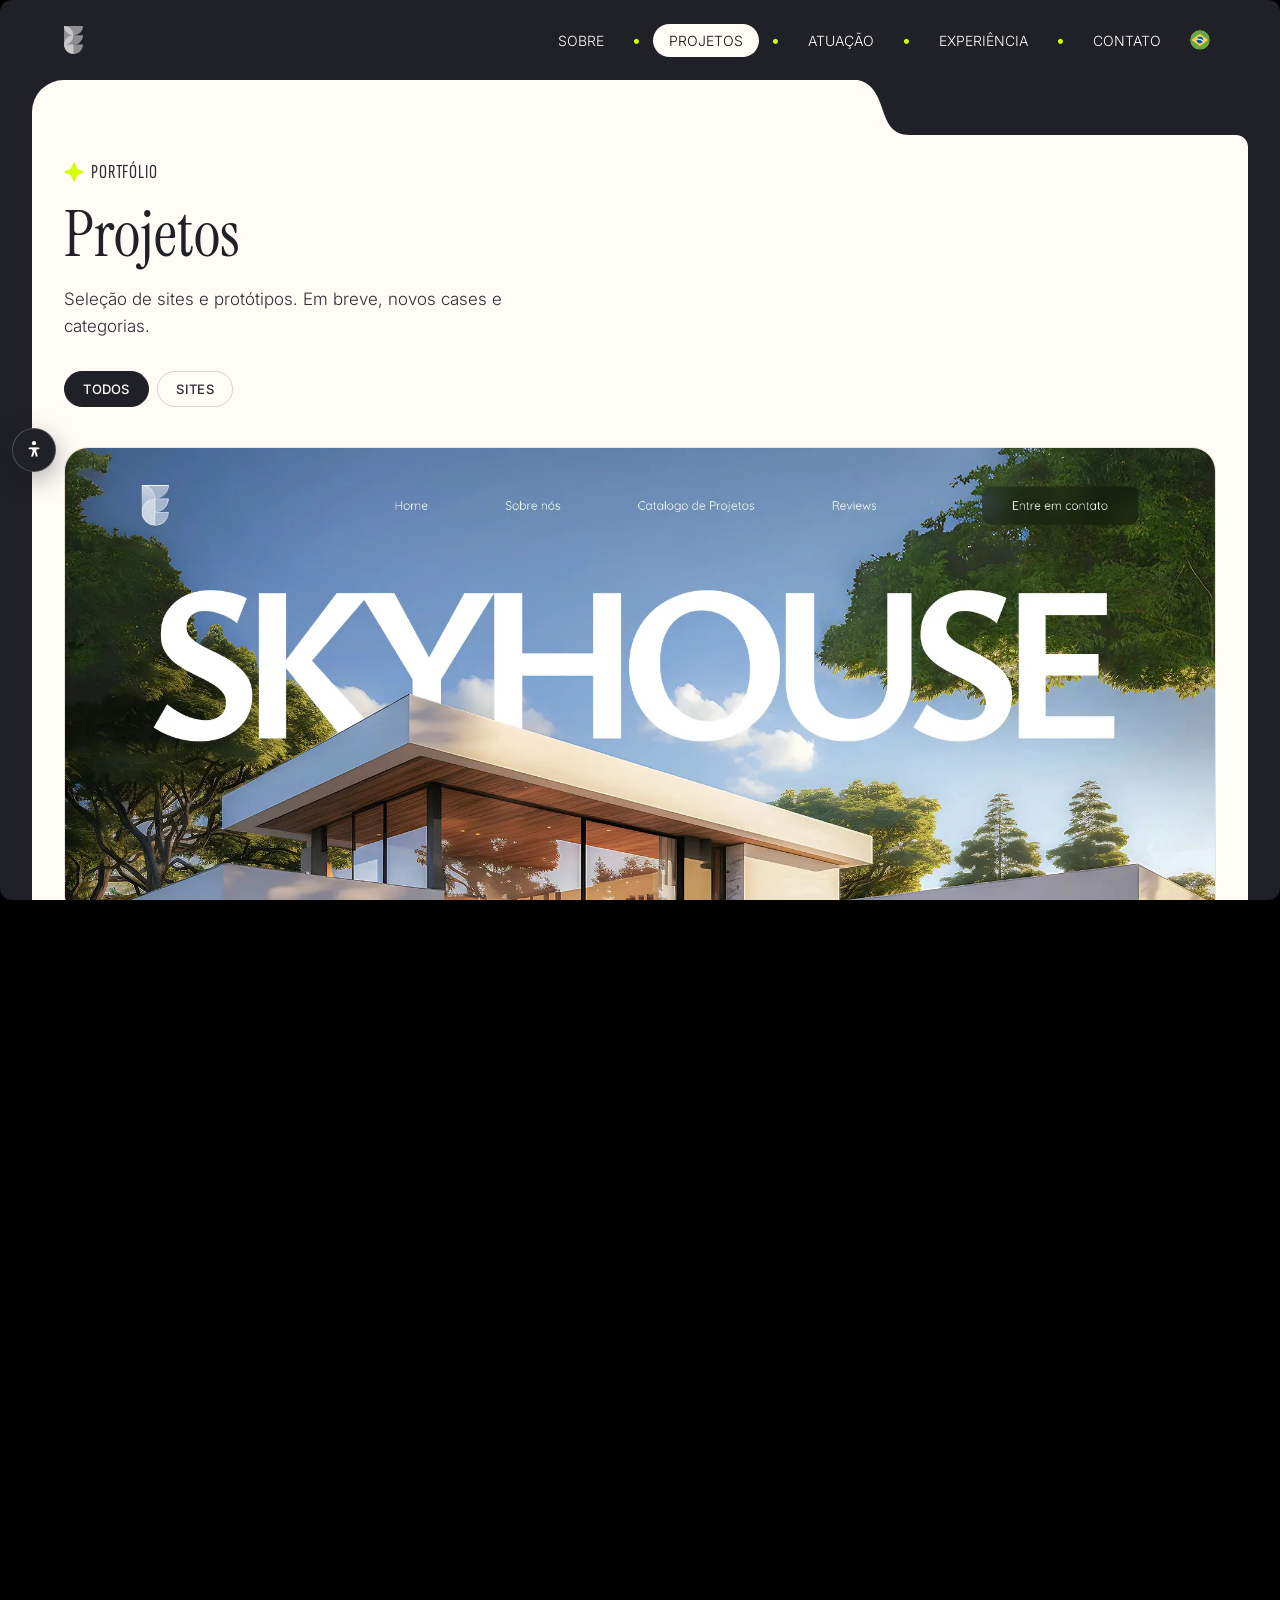
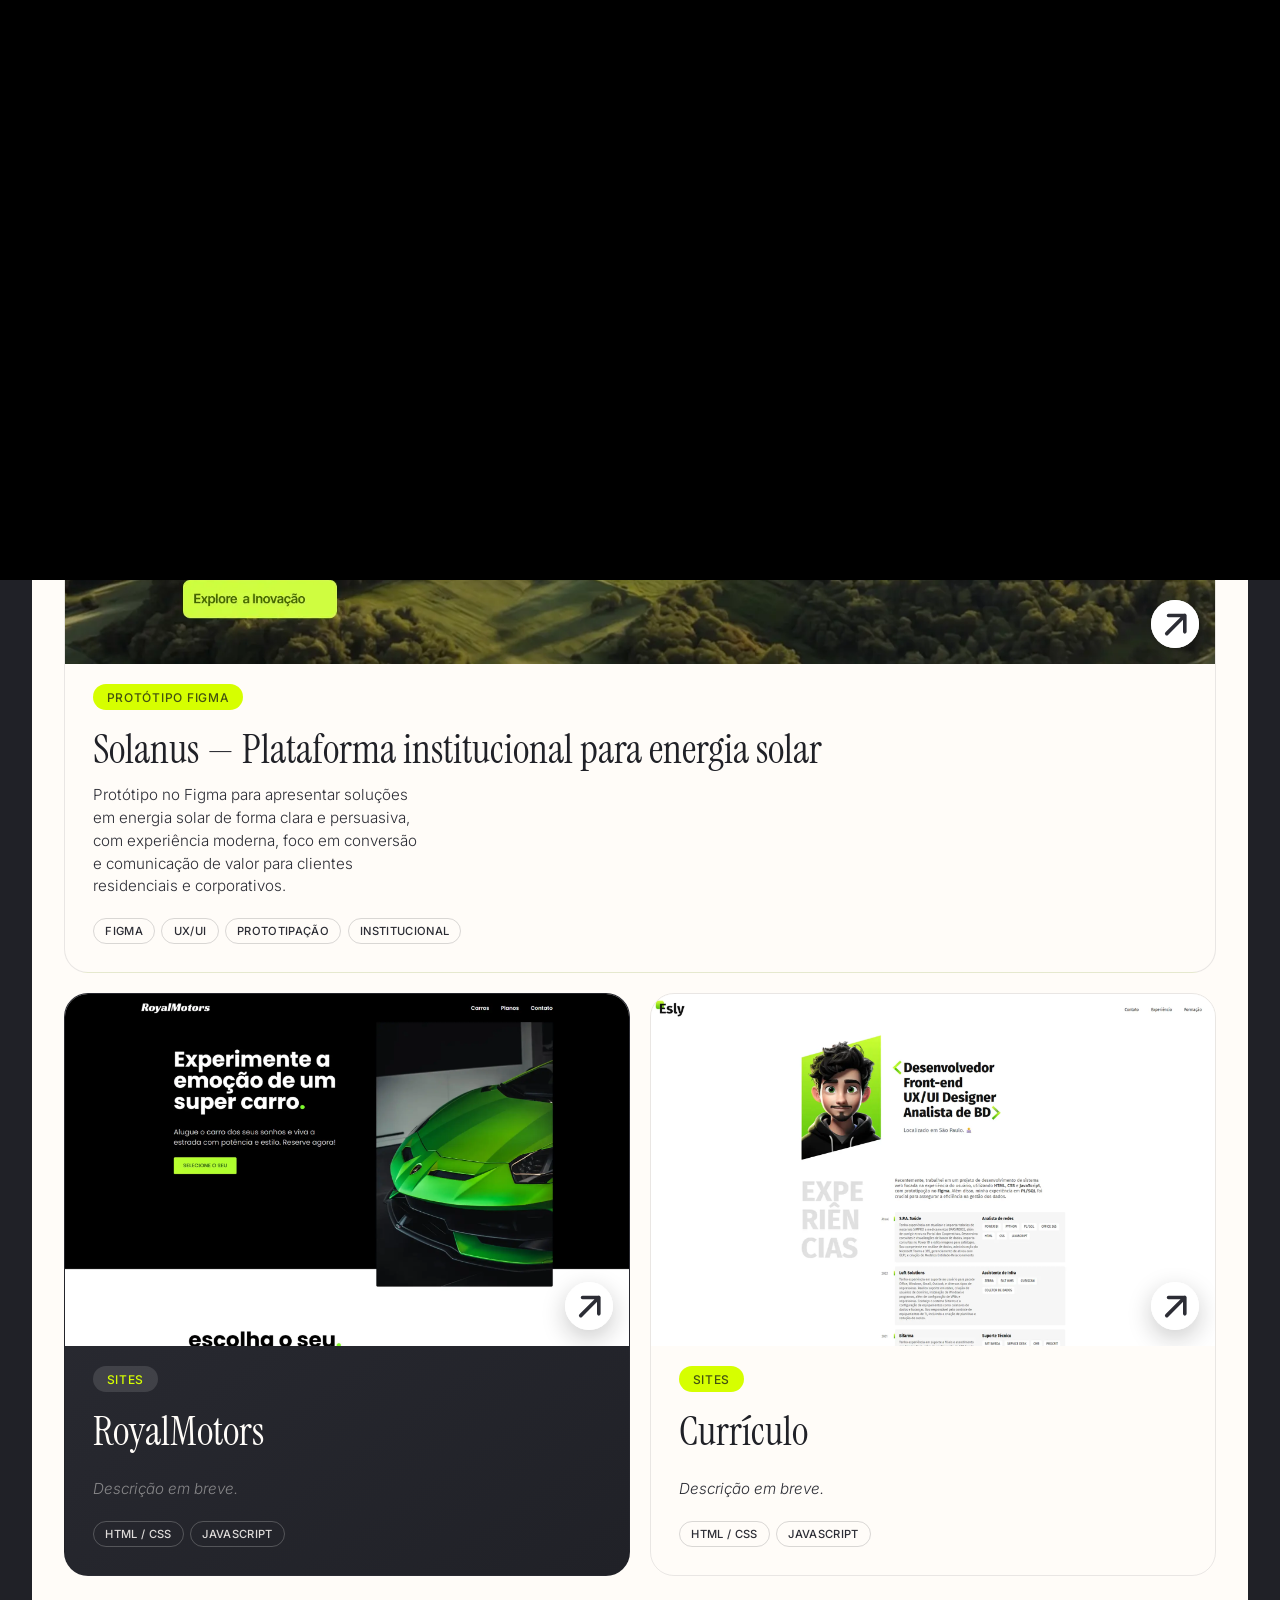
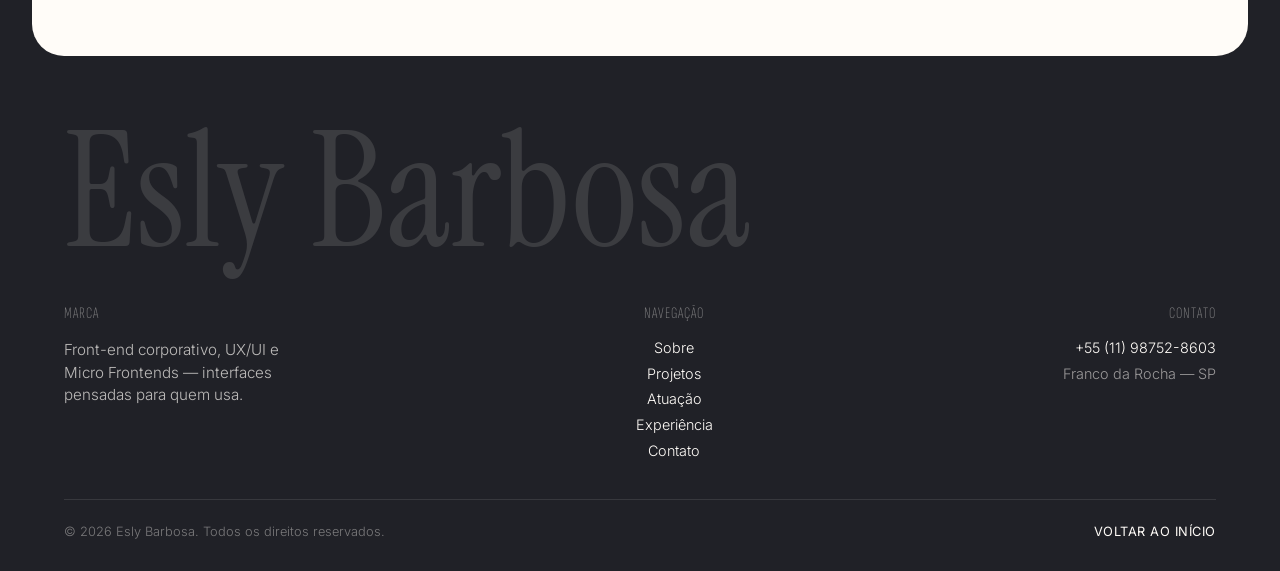
==== projetos.html @ 518bc034 "ajustado dados e disply" ====
<!DOCTYPE html>
<html lang="pt-BR" class="page-projetos">

<head>
  <meta charset="UTF-8">
  <meta name="viewport" content="width=device-width, initial-scale=1.0">
  <meta name="description" content="Projetos de Esly Barbosa — cases de Front-end, UX/UI, sites e design. Portfólio com Vue.js, TypeScript e interfaces centradas no usuário.">
  <meta name="author" content="Esly Barbosa">
  <meta name="robots" content="index, follow, max-image-preview:large, max-snippet:-1">
  <meta name="theme-color" content="#202127">

  <title>Projetos | Esly Barbosa — Portfólio Front-end</title>

  <link rel="canonical" href="https://esly.com.br/projetos.html">
  <link rel="alternate" hreflang="pt-BR" href="https://esly.com.br/projetos.html">
  <link rel="icon" href="svgs/logo.svg" type="image/svg+xml">

  <meta property="og:type" content="website">
  <meta property="og:locale" content="pt_BR">
  <meta property="og:site_name" content="Esly Barbosa — Portfólio">
  <meta property="og:title" content="Projetos | Esly Barbosa">
  <meta property="og:description" content="Cases e entregas de Front-end, UX/UI e design no portfólio de Esly Barbosa.">
  <meta property="og:url" content="https://esly.com.br/projetos.html">
  <meta property="og:image" content="https://esly.com.br/imgs/esly.webp">

  <meta name="twitter:card" content="summary_large_image">
  <meta name="twitter:title" content="Projetos | Esly Barbosa">
  <meta name="twitter:description" content="Cases e entregas de Front-end, UX/UI e design.">
  <meta name="twitter:image" content="https://esly.com.br/imgs/esly.webp">

  <link rel="preconnect" href="https://fonts.googleapis.com">
  <link rel="preconnect" href="https://fonts.gstatic.com" crossorigin>
  <link rel="stylesheet" href="https://fonts.googleapis.com/css2?family=Instrument+Serif&family=Inter:ital,opsz,wght@0,14..32,100..900;1,14..32,100..900&family=Sofia+Sans+Extra+Condensed:ital,wght@0,1..1000;1,1..1000&display=swap">
  <link rel="stylesheet" href="estilos/tokens.css">
  <link rel="stylesheet" href="estilos/base.css">
  <link rel="stylesheet" href="estilos/chrome.css">
  <link rel="stylesheet" href="estilos/projetos.css">
  <link rel="stylesheet" href="estilos/acessibilidade.css">
  <link rel="prefetch" href="index.html">
</head>

<body>
  <div
    id="page-loader"
    class="page-loader"
    role="status"
    aria-live="polite"
    aria-busy="true"
    aria-label="Carregando o site"
    style="background:#101114"
  >
    <div class="page-loader-inner">
      <img class="page-loader-star" src="svgs/estrela.svg" alt="" width="48" height="48" decoding="async">
      <p class="page-loader-brand">Esly Barbosa</p>
      <p class="page-loader-status">Carregando</p>
      <div class="page-loader-bar" aria-hidden="true">
        <span class="page-loader-bar-fill"></span>
      </div>
    </div>
  </div>
  <script src="scripts/loader.js"></script>
  <header class="header">
    <div class="max-container divider-container">
      <a class="header-logo" href="index.html" aria-label="Esly Barbosa — Ir para o início">
        <img src="svgs/logo.svg" alt="Esly Barbosa" width="120" height="28" decoding="async">
      </a>

      <nav class="header-nav" id="menu-principal" aria-label="Menu principal">
        <ul>
          <li><a href="index.html#sobre">Sobre</a></li>
          <li class="nav-sep" aria-hidden="true">•</li>
          <li><a href="projetos.html" aria-current="page">Projetos</a></li>
          <li class="nav-sep" aria-hidden="true">•</li>
          <li><a href="index.html#atuacao">Atuação</a></li>
          <li class="nav-sep" aria-hidden="true">•</li>
          <li><a href="index.html#experiencia">Experiência</a></li>
          <li class="nav-sep" aria-hidden="true">•</li>
          <li><a href="index.html#contato">Contato</a></li>
          <li class="imagem-idioma">
            <a href="#" aria-label="Idioma: Português" lang="pt-BR" hreflang="pt-BR">
              <img src="svgs/br.svg" alt="Bandeira do Brasil" width="20" height="20" decoding="async">
            </a>
          </li>
        </ul>
      </nav>

      <button class="menu-toggle" type="button" aria-controls="menu-principal" aria-expanded="false" aria-label="Abrir menu">
        <span class="menu-toggle-bar"></span>
        <span class="menu-toggle-bar"></span>
        <span class="menu-toggle-bar"></span>
      </button>
    </div>
    <div class="menu-backdrop" aria-hidden="true"></div>
  </header>

  <main id="topo">
    <section class="projetos surface surface-corner projetos-page-hero" aria-labelledby="projetos-page-titulo">
      <img class="det-sup-dir" src="svgs/detalhe-sup-dir.svg" alt="" aria-hidden="true" decoding="async">
      <div class="max-container">
        <div class="projetos-page-intro">
          <p class="section-label">
            <img class="section-label-icon" src="svgs/estrela.svg" alt="" aria-hidden="true">
            Portfólio
          </p>
          <h1 class="section-title" id="projetos-page-titulo">Projetos</h1>
          <p class="section-lead">Seleção de sites e protótipos. Em breve, novos cases e categorias.</p>
        </div>

        <div class="projetos-filtros" role="group" aria-label="Categorias de projetos">
          <button type="button" class="filtro-btn is-active" data-filtro="todos" aria-pressed="true">Todos</button>
          <button type="button" class="filtro-btn" data-filtro="sites" aria-pressed="false">Sites</button>
        </div>

        <div class="projetos-page-grid" id="projetos-grid">
          <article id="skyhouse" class="projeto-card projeto-card--featured projeto-card--wide projeto-card--has-media" data-categoria="sites">
            <figure class="projeto-card-media">
              <img src="imgs/skyhouse.webp" alt="Screenshot da landing page SkyHouse — arquitetura de alto padrão" width="1200" height="596" loading="lazy" decoding="async">
              <a class="projeto-card-go" href="https://esly-ferreira.github.io/skyhouse/" target="_blank" rel="noopener noreferrer" aria-label="Abrir projeto SkyHouse">
                <img src="svgs/link.svg" alt="" width="48" height="48" decoding="async" aria-hidden="true">
              </a>
            </figure>
            <div class="projeto-card-top">
              <span class="projeto-tag">Sites</span>
            </div>
            <div class="projeto-card-body">
              <h3>SkyHouse — Landing page para arquitetura de alto padrão</h3>
              <p>Experiência premium focada em conversão, combinando animações fluidas, catálogo de projetos e uma identidade visual sofisticada para transmitir exclusividade.</p>
              <div class="projeto-stack">
                <span>HTML / CSS</span>
                <span>JavaScript</span>
                <span>Animações</span>
                <span>UX/UI</span>
              </div>
            </div>
          </article>

          <article id="solanus" class="projeto-card projeto-card--accent projeto-card--wide projeto-card--has-media" data-categoria="sites">
            <figure class="projeto-card-media">
              <img src="imgs/solarenergy.webp" alt="Protótipo no Figma da plataforma Solanus — energia solar" width="1200" height="688" loading="lazy" decoding="async">
              <a class="projeto-card-go" href="https://www.figma.com/design/hrrUiXdt8PVBBzJCVDn071/Sites?node-id=2032-2&t=cQRMUGOJSzXvNRSL-1" target="_blank" rel="noopener noreferrer" aria-label="Abrir protótipo Solanus no Figma">
                <img src="svgs/link.svg" alt="" width="48" height="48" decoding="async" aria-hidden="true">
              </a>
            </figure>
            <div class="projeto-card-top">
              <span class="projeto-tag">Protótipo Figma</span>
            </div>
            <div class="projeto-card-body">
              <h3>Solanus — Plataforma institucional para energia solar</h3>
              <p>Protótipo no Figma para apresentar soluções em energia solar de forma clara e persuasiva, com experiência moderna, foco em conversão e comunicação de valor para clientes residenciais e corporativos.</p>
              <div class="projeto-stack">
                <span>Figma</span>
                <span>UX/UI</span>
                <span>Prototipação</span>
                <span>Institucional</span>
              </div>
            </div>
          </article>

          <article id="royalmotors" class="projeto-card projeto-card--dark projeto-card--has-media" data-categoria="sites">
            <figure class="projeto-card-media">
              <img src="imgs/royalmotors.webp" alt="Screenshot do site RoyalMotors — aluguel de supercarros" width="1200" height="591" loading="lazy" decoding="async">
              <a class="projeto-card-go" href="https://esly-ferreira.github.io/royalmotors/" target="_blank" rel="noopener noreferrer" aria-label="Abrir projeto RoyalMotors">
                <img src="svgs/link.svg" alt="" width="48" height="48" decoding="async" aria-hidden="true">
              </a>
            </figure>
            <div class="projeto-card-top">
              <span class="projeto-tag">Sites</span>
            </div>
            <div class="projeto-card-body">
              <h3>RoyalMotors</h3>
              <p class="projeto-placeholder">Descrição em breve.</p>
              <div class="projeto-stack">
                <span>HTML / CSS</span>
                <span>JavaScript</span>
              </div>
            </div>
          </article>

          <article id="curriculo" class="projeto-card projeto-card--has-media" data-categoria="sites">
            <figure class="projeto-card-media">
              <img src="imgs/curriculo.webp" alt="Screenshot do site currículo — portfólio pessoal" width="1200" height="594" loading="lazy" decoding="async">
              <a class="projeto-card-go" href="https://esly-ferreira.github.io/curriculo/" target="_blank" rel="noopener noreferrer" aria-label="Abrir projeto Currículo">
                <img src="svgs/link.svg" alt="" width="48" height="48" decoding="async" aria-hidden="true">
              </a>
            </figure>
            <div class="projeto-card-top">
              <span class="projeto-tag">Sites</span>
            </div>
            <div class="projeto-card-body">
              <h3>Currículo</h3>
              <p class="projeto-placeholder">Descrição em breve.</p>
              <div class="projeto-stack">
                <span>HTML / CSS</span>
                <span>JavaScript</span>
              </div>
            </div>
          </article>
        </div>

        <p class="projetos-vazio" id="projetos-vazio" hidden>Nenhum projeto nesta categoria ainda.</p>
      </div>
    </section>
  </main>

  <footer class="footer" role="contentinfo">
    <div class="max-container">
      <p class="footer-brand" aria-hidden="true">Esly Barbosa</p>
      <div class="footer-content">
        <div class="footer-col footer-col--about">
          <h3>Marca</h3>
          <p>Front-end corporativo, UX/UI e Micro Frontends — interfaces pensadas para quem usa.</p>
        </div>
        <div class="footer-col footer-col--nav">
          <h3>Navegação</h3>
          <nav class="footer-links" aria-label="Navegação do rodapé">
            <a href="index.html#sobre">Sobre</a>
            <a href="projetos.html">Projetos</a>
            <a href="index.html#atuacao">Atuação</a>
            <a href="index.html#experiencia">Experiência</a>
            <a href="index.html#contato">Contato</a>
          </nav>
        </div>
        <div class="footer-col footer-col--contact">
          <h3>Contato</h3>
          <nav class="footer-links" aria-label="Contato no rodapé">
            <a href="tel:+5511987528603">+55 (11) 98752-8603</a>
            <span class="footer-loc">Franco da Rocha — SP</span>
          </nav>
        </div>
      </div>
      <div class="footer-bottom">
        <p>© 2026 Esly Barbosa. Todos os direitos reservados.</p>
        <div class="footer-social">
          <a href="index.html">Voltar ao início</a>
        </div>
      </div>
    </div>
  </footer>

  <script src="scripts/menu.js" defer></script>
  <script src="scripts/projetos-filtro.js" defer></script>
  <script src="scripts/acessibilidade.js" defer></script>
</body>

</html>
---- estilos/tokens.css ----
/* Tokens — cores, fontes, scrollbar, motion */

:root {
  --p1: #d6ff00;
  --p2: #f9ffda;
  --p3: #ebff7b;
  --p4: #85ac18;
  --p5: #435210;
  --b1: #101114;
  --b2: #202127;
  --b3: #2c2d35;
  --w1: #fffcf8;
  --w2: #ffffff;
  --link: #0c8ce9;

  --font-sans: "Inter", sans-serif;
  --font-serif: "Instrument Serif", serif;
  --font-condensed: "Sofia Sans Extra Condensed", sans-serif;

  --scrollbar-size: 10px;
  --scrollbar-radius: 1000px;
  --scrollbar-track: transparent;
  --scrollbar-thumb: var(--p1);
  --scrollbar-thumb-hover: var(--p1);
  --scrollbar-thumb-active: var(--p3);

  --anim-ease: cubic-bezier(0.22, 1, 0.36, 1);
  --anim-duration: 0.55s;
  --reveal-ease: cubic-bezier(0.16, 1, 0.3, 1);
  --reveal-duration: 0.7s;
  --reveal-distance: 1rem;
}

@media (max-width: 900px), (pointer: coarse) {
  :root {
    --anim-duration: 0.01ms;
    --reveal-duration: 0.01ms;
    --reveal-distance: 0px;
  }
}
---- estilos/base.css ----
/* Base — reset, layout, surface, tipografia, botões, scrollbar */

* {
  padding: 0;
  margin: 0;
  box-sizing: border-box;
  scrollbar-width: thin;
  scrollbar-color: var(--scrollbar-thumb) var(--scrollbar-track);
}

*::-webkit-scrollbar {
  width: var(--scrollbar-size);
  height: var(--scrollbar-size);
}

*::-webkit-scrollbar-track {
  background: var(--scrollbar-track);
  border-radius: var(--scrollbar-radius);
}

*::-webkit-scrollbar-thumb {
  background: var(--scrollbar-thumb);
  border-radius: var(--scrollbar-radius);
  border: 2px solid var(--scrollbar-track);
  background-clip: padding-box;
}

*::-webkit-scrollbar-thumb:hover {
  background: var(--scrollbar-thumb-hover);
}

*::-webkit-scrollbar-thumb:active {
  background: var(--scrollbar-thumb-active);
}

*::-webkit-scrollbar-corner {
  background: var(--scrollbar-track);
}

html {
  scroll-behavior: smooth;
  scroll-padding-top: calc(80px + 1rem);
  background-color: #000;
  overflow-x: clip;
}

body {
  width: 100%;
  max-width: 100%;
  min-height: 100vh;
  position: relative;
  background-color: var(--b2);
  border-radius: 12px;
  font-family: var(--font-sans);
  overflow-x: clip;
  padding-top: 80px;
}

body::before {
  content: "";
  position: fixed;
  inset: 0;
  z-index: 10000;
  pointer-events: none;
  border-radius: 12px;
  box-shadow: 0 0 0 100vmax #000;
}

ul {
  list-style: none;
}

h1,
h2,
h3,
p,
a,
blockquote,
dd {
  margin: 0;
  padding: 0;
}

a {
  text-decoration: none;
  color: inherit;
}

button,
input,
textarea {
  font: inherit;
}

a,
button {
  -webkit-tap-highlight-color: transparent;
}

a:focus,
button:focus {
  outline: none;
}

a:focus-visible,
button:focus-visible,
:focus-visible {
  outline: 2px solid var(--p1);
  outline-offset: 3px;
}

::selection {
  background-color: var(--p1);
  color: var(--b3);
}

.skip-link {
  position: absolute;
  left: 1rem;
  top: -100px;
  z-index: 10060;
  padding: 0.75rem 1.1rem;
  border-radius: 10px;
  background: var(--p1);
  color: var(--b2);
  font-family: var(--font-sans);
  font-size: 0.875rem;
  font-weight: 600;
  transition: top 0.2s ease;
}

.skip-link:focus {
  top: 1rem;
  outline: 2px solid var(--b2);
  outline-offset: 2px;
}

.max-container {
  max-width: 1200px;
  margin: 0 auto;
  width: 100%;
  padding: 0 24px;
}

/* ——— Surface (padrão de seção) ——— */

.surface {
  background-color: var(--w1);
  margin: 0 32px 32px;
  border-radius: 32px;
  padding: 5rem 0;
  overflow: hidden;
}

.surface-corner {
  position: relative;
  border-radius: 32px 0 32px 32px;
}

.det-sup-dir {
  position: absolute;
  right: -1px;
  top: -2px;
  height: auto;
  z-index: 4;
  pointer-events: none;
}

@media (max-width: 1200px) {
  .surface-corner {
    border-radius: 32px;
  }

  .surface-corner .det-sup-dir {
    display: none;
  }
}

@media (max-width: 768px) {
  .surface {
    margin: 0 16px 20px;
    border-radius: 24px;
    padding: 2rem 0;
  }

  /* Abaixo do hero: adia trabalho de layout/paint fora da tela */
  .sobre,
  .projetos,
  .servicos,
  .experiencia,
  .depoimentos,
  .contato {
    content-visibility: auto;
    contain-intrinsic-size: auto 520px;
  }
}

/* ——— Section chrome ——— */

.section-label {
  display: inline-flex;
  align-items: center;
  gap: 0.45rem;
  font-family: var(--font-condensed);
  font-weight: 400;
  font-size: 1.25rem;
  text-transform: uppercase;
  letter-spacing: 0.04em;
  color: var(--b3);
}

.section-label-icon {
  display: block;
  width: 20px;
  height: 20px;
  min-width: 20px;
  min-height: 20px;
  flex-shrink: 0;
  object-fit: contain;
  transform-origin: center;
  transition: transform 0.35s ease;
}

.surface:hover .section-label-icon {
  animation: section-star-spin 1.1s linear infinite;
}

@media (max-width: 900px), (pointer: coarse), (prefers-reduced-motion: reduce) {
  .surface:hover .section-label-icon {
    animation: none;
  }
}

@keyframes section-star-spin {
  to {
    transform: rotate(360deg);
  }
}

@media (prefers-reduced-motion: reduce) {
  .surface:hover .section-label-icon {
    animation: none;
  }
}

.section-title {
  font-family: var(--font-serif);
  font-weight: 400;
  font-size: clamp(2.5rem, 5vw, 4rem);
  line-height: 1.1;
  color: var(--b2);
}

.section-header {
  display: flex;
  flex-direction: column;
  gap: 0.75rem;
  margin-bottom: 2.5rem;
}

.section-lead {
  font-size: 1.0625rem;
  font-weight: 300;
  line-height: 1.55;
  color: var(--b3);
}

@media (max-width: 768px) {
  .section-lead {
    font-size: 1rem;
  }
}

/* ——— Buttons ——— */

.btn-hero {
  background-color: var(--p1);
  color: var(--p5);
  padding: 10px 12px 10px 22px;
  border-radius: 60px;
  border: none;
  cursor: pointer;
  text-transform: uppercase;
  display: inline-flex;
  align-items: center;
  gap: 12px;
  font-family: var(--font-sans);
  font-size: 0.8125rem;
  font-weight: 600;
  letter-spacing: 0.04em;
  line-height: 1;
  transition:
    background-color 0.3s ease,
    color 0.3s ease,
    transform 0.3s ease,
    box-shadow 0.3s ease;
}

.btn-hero:hover {
  background-color: var(--b2);
  color: var(--p1);
  transform: translateY(-1px);
  box-shadow: 0 10px 28px color-mix(in srgb, var(--b1) 18%, transparent);
}

.btn-hero span {
  display: flex;
  align-items: center;
  justify-content: center;
  flex-shrink: 0;
}

.btn-hero img {
  display: block;
  width: 28px;
  height: 28px;
  transition: transform 0.3s ease;
}

.btn-hero:hover span img {
  transform: rotate(45deg);
}

.btn-ghost {
  display: inline-flex;
  align-items: center;
  gap: 0.5rem;
  font-family: var(--font-sans);
  font-size: 0.8125rem;
  font-weight: 500;
  text-transform: uppercase;
  letter-spacing: 0.04em;
  color: var(--b2);
  border-bottom: 1px solid color-mix(in srgb, var(--b2) 35%, transparent);
  padding: 0.35rem 0;
  transition: color 0.25s ease, border-color 0.25s ease;
}

.btn-ghost:hover {
  color: var(--p5);
  border-bottom-color: var(--p4);
}

.btn-ghost-arrow {
  display: inline-block;
  color: var(--p4);
  font-weight: 700;
  animation: btn-ghost-arrow-nudge 0.9s cubic-bezier(0.34, 1.4, 0.64, 1) infinite;
}

.btn-ghost:hover .btn-ghost-arrow {
  color: var(--p5);
  animation-duration: 0.55s;
}

@keyframes btn-ghost-arrow-nudge {
  0%,
  100% {
    transform: translateX(0) scale(1);
    opacity: 0.85;
  }
  40% {
    transform: translateX(0.65rem) scale(1.18);
    opacity: 1;
  }
  55% {
    transform: translateX(0.55rem) scale(1.12);
    opacity: 1;
  }
}

@media (prefers-reduced-motion: reduce) {
  .btn-ghost-arrow {
    animation: none;
    color: inherit;
  }
}

/* ——— Tipografia de componentes ——— */

.projeto-card h3,
.servico-body h3 {
  font-family: var(--font-serif);
  font-size: clamp(1.75rem, 3.5vw, 2.5rem);
  font-weight: 400;
  line-height: 1.15;
}

.projeto-card p,
.depoimento-card blockquote {
  font-family: var(--font-sans);
  font-size: 0.95rem;
  font-weight: 300;
  line-height: 1.5;
}

.sobre-text p,
.experiencia-intro .section-lead,
.contato-heading .section-lead,
.projetos-page-intro .section-lead {
  font-size: 1.0625rem;
  font-weight: 300;
  line-height: 1.55;
}

.projeto-tag,
.sobre-fact dt,
.contato-dados span,
.form-field label {
  font-size: 0.75rem;
  font-weight: 500;
  text-transform: uppercase;
  letter-spacing: 0.06em;
}

.projeto-stack span,
.servico-tags span {
  font-size: 0.7rem;
  font-weight: 500;
  text-transform: uppercase;
  letter-spacing: 0.03em;
}

.sobre-pill,
.filtro-btn {
  font-size: 0.8125rem;
  font-weight: 500;
  text-transform: uppercase;
  letter-spacing: 0.02em;
}

.sobre-fact dd,
.contato-dados a,
.contato-dados strong {
  font-size: 1rem;
  font-weight: 400;
  line-height: 1.35;
}

.curso-item strong {
  font-size: 0.95rem;
  font-weight: 400;
  line-height: 1.35;
}

.curso-item span,
.depoimento-autor span,
.projeto-placeholder {
  font-size: 0.8rem;
  font-weight: 300;
  line-height: 1.4;
}

.projeto-card-link {
  font-size: 0.8rem;
  font-weight: 500;
  text-transform: uppercase;
  letter-spacing: 0.04em;
  line-height: 1.4;
}

.depoimento-autor strong {
  font-size: 0.9rem;
  font-weight: 500;
  line-height: 1.35;
}

.experiencia-cursos h3 {
  font-family: var(--font-condensed);
  font-size: 1.15rem;
  font-weight: 400;
  text-transform: uppercase;
  letter-spacing: 0.04em;
}

.servico-num {
  font-family: var(--font-condensed);
  font-size: 1.25rem;
  font-weight: 400;
}

.projetos-vazio,
.form-status {
  font-size: 0.95rem;
  font-weight: 300;
}

.form-field input,
.form-field textarea {
  font-size: 1.0625rem;
  font-weight: 300;
}

@media (max-width: 768px) {
  .sobre-text p,
  .experiencia-intro .section-lead,
  .contato-heading .section-lead {
    font-size: 1rem;
  }

  .servico-body h3 {
    font-size: 1.65rem;
  }
}
---- estilos/chrome.css ----
/* Chrome — header, footer, loader */

/* ——— Header ——— */

.header {
  background-color: var(--b2);
  padding: 0.75rem 1rem;
  display: flex;
  align-items: center;
  min-height: 80px;
  position: fixed;
  top: 0;
  left: 0;
  right: 0;
  width: 100%;
  max-width: 100%;
  box-sizing: border-box;
  z-index: 100;
  overflow-anchor: none;
  transition: transform 0.3s cubic-bezier(0.22, 1, 0.36, 1);
}

.header.is-hidden {
  transform: translate3d(0, -100%, 0);
  pointer-events: none;
}

.header.is-open {
  transform: none;
  pointer-events: auto;
}

.divider-container {
  width: 100%;
  display: flex;
  justify-content: space-between;
  align-items: center;
  gap: 1rem;
  position: relative;
}

.header-logo {
  display: flex;
  align-items: center;
  flex-shrink: 0;
  z-index: 102;
}

.header-logo img {
  display: block;
  height: 28px;
  width: auto;
}

.menu-toggle {
  display: none;
  width: 44px;
  height: 44px;
  padding: 0;
  border: 1px solid color-mix(in srgb, var(--w1) 18%, transparent);
  border-radius: 50%;
  background: transparent;
  cursor: pointer;
  align-items: center;
  justify-content: center;
  flex-direction: column;
  gap: 5px;
  z-index: 102;
  flex-shrink: 0;
  transition: background-color 0.25s ease, border-color 0.25s ease;
}

.menu-toggle:hover {
  background: color-mix(in srgb, var(--w1) 8%, transparent);
  border-color: color-mix(in srgb, var(--w1) 35%, transparent);
}

.menu-toggle-bar {
  display: block;
  width: 16px;
  height: 1.5px;
  background: var(--w1);
  border-radius: 2px;
  transition: transform 0.3s ease, opacity 0.3s ease;
}

.header.is-open .menu-toggle-bar:nth-child(1) {
  transform: translateY(6.5px) rotate(45deg);
}

.header.is-open .menu-toggle-bar:nth-child(2) {
  opacity: 0;
}

.header.is-open .menu-toggle-bar:nth-child(3) {
  transform: translateY(-6.5px) rotate(-45deg);
}

.header-nav {
  display: flex;
  align-items: center;
}

.header-nav ul {
  display: flex;
  color: var(--w1);
  align-items: center;
  gap: 0.5rem;
}

.header-nav a {
  font-family: var(--font-sans);
  font-size: 0.875rem;
  text-transform: uppercase;
  color: var(--w1);
  font-weight: 300;
  padding: 0.5rem 1rem;
  transition: background-color 0.3s ease, color 0.3s ease;
  border-radius: 100px;
}

.header-nav a:hover,
.header-nav a[aria-current="page"] {
  background: var(--w1);
  color: var(--b1);
}

.header-nav .imagem-idioma a,
.header-nav .imagem-idioma a:hover {
  background: transparent;
  color: inherit;
  padding: 0.35rem;
  display: flex;
}

.imagem-idioma a img {
  width: 20px;
  height: 20px;
  border-radius: 100px;
  transition: transform 0.2s ease, border 0.2s ease;
}

.imagem-idioma a img:hover {
  transform: scale(1.2);
  border: 1px solid var(--w1);
}

.nav-sep {
  color: var(--p1);
  margin: 0 0.25rem;
}

.menu-backdrop {
  display: none;
}

@media (max-width: 900px) {
  .header {
    padding: 0.65rem 0.75rem;
    min-height: 72px;
  }

  .header .max-container {
    padding: 0 12px;
  }

  .menu-toggle {
    display: inline-flex;
  }

  .header-nav {
    position: fixed;
    top: 0;
    right: 0;
    bottom: 0;
    width: min(86vw, 320px);
    height: 100dvh;
    background: var(--b2);
    padding: calc(5.5rem + env(safe-area-inset-top, 0px)) 1.5rem
      calc(2rem + env(safe-area-inset-bottom, 0px));
    transform: translateX(100%);
    transition: transform 0.35s ease, visibility 0.35s ease;
    z-index: 101;
    border-left: 1px solid color-mix(in srgb, var(--w1) 8%, transparent);
    overflow-y: auto;
    visibility: hidden;
    pointer-events: none;
  }

  .header.is-open .header-nav {
    transform: translateX(0);
    visibility: visible;
    pointer-events: auto;
  }

  .header-nav ul {
    flex-direction: column;
    align-items: stretch;
    gap: 0.35rem;
    width: 100%;
  }

  .nav-sep {
    display: none;
  }

  .header-nav a {
    display: block;
    width: 100%;
    font-size: 1.05rem;
    font-weight: 400;
    padding: 0.9rem 1rem;
    border-radius: 16px;
  }

  .imagem-idioma {
    margin-top: 1rem;
    padding-top: 1rem;
    border-top: 1px solid color-mix(in srgb, var(--w1) 10%, transparent);
  }

  .imagem-idioma a {
    width: fit-content;
    padding: 0.5rem;
  }

  .menu-backdrop {
    display: block;
    position: fixed;
    inset: 0;
    background: color-mix(in srgb, var(--b1) 55%, transparent);
    opacity: 0;
    pointer-events: none;
    transition: opacity 0.3s ease;
    z-index: 99;
  }

  .header.is-open .menu-backdrop {
    opacity: 1;
    pointer-events: auto;
  }

  body.menu-open {
    overflow: hidden;
  }
}

@media (prefers-reduced-motion: reduce) {
  .header-nav,
  .menu-backdrop,
  .menu-toggle-bar {
    transition: none;
  }
}

/* ——— Footer ——— */

.footer {
  background: var(--b2);
  padding: 4rem 0 2rem;
}

.footer-brand {
  font-family: var(--font-serif);
  font-size: clamp(4rem, 14vw, 10rem);
  font-weight: 400;
  line-height: 0.9;
  color: color-mix(in srgb, var(--w1) 12%, transparent);
  margin-bottom: 2.5rem;
  user-select: none;
  pointer-events: none;
}

.footer-content {
  display: grid;
  grid-template-columns: 1.2fr 1fr 1fr;
  gap: 2rem;
  padding-bottom: 2.5rem;
  border-bottom: 1px solid color-mix(in srgb, var(--w1) 10%, transparent);
}

.footer-col h3 {
  font-family: var(--font-condensed);
  font-size: 1rem;
  font-weight: 200;
  text-transform: uppercase;
  letter-spacing: 0.06em;
  color: color-mix(in srgb, var(--w1) 45%, transparent);
  margin-bottom: 1rem;
}

.footer-col p {
  font-size: 0.95rem;
  font-weight: 300;
  line-height: 1.5;
  color: color-mix(in srgb, var(--w1) 70%, transparent);
  max-width: 28ch;
}

.footer-col--nav {
  text-align: center;
  justify-self: center;
}

.footer-col--nav .footer-links {
  align-items: center;
}

.footer-col--contact {
  text-align: right;
  justify-self: end;
}

.footer-col--contact .footer-links {
  align-items: flex-end;
}

.footer-links {
  display: flex;
  flex-direction: column;
  gap: 0.55rem;
}

.footer-links a {
  font-size: 0.9rem;
  font-weight: 300;
  color: var(--w1);
  transition: color 0.25s ease;
  width: fit-content;
}

.footer-links a:hover {
  color: var(--p1);
}

.footer-loc {
  font-size: 0.9rem;
  font-weight: 300;
  color: color-mix(in srgb, var(--w1) 55%, transparent);
}

.footer-bottom {
  display: flex;
  justify-content: space-between;
  align-items: center;
  gap: 1rem;
  padding-top: 1.5rem;
  flex-wrap: wrap;
}

.footer-bottom p {
  font-size: 0.8rem;
  font-weight: 300;
  color: color-mix(in srgb, var(--w1) 40%, transparent);
}

.footer-social {
  display: flex;
  gap: 1rem;
}

.footer-social a {
  font-size: 0.8rem;
  font-weight: 400;
  text-transform: uppercase;
  letter-spacing: 0.04em;
  color: var(--w1);
  transition: color 0.25s ease;
}

.footer-social a:hover {
  color: var(--p1);
}

@media (max-width: 900px) {
  .footer-content {
    grid-template-columns: 1fr 1fr;
  }

  .footer-col--about {
    grid-column: 1 / -1;
  }
}

@media (max-width: 768px) {
  .footer {
    padding: 3rem 0 1.5rem;
  }

  .footer-brand {
    margin-bottom: 2rem;
  }

  .footer-content {
    grid-template-columns: 1fr;
    gap: 1.75rem;
  }

  .footer-col--nav,
  .footer-col--contact {
    text-align: left;
    justify-self: start;
  }

  .footer-col--nav .footer-links,
  .footer-col--contact .footer-links {
    align-items: flex-start;
  }

  .footer-bottom {
    flex-direction: column;
    align-items: flex-start;
  }
}

/* ——— Loader ——— */

.page-loader {
  position: fixed;
  inset: 0;
  z-index: 20000;
  display: grid;
  place-items: center;
  background: var(--b1);
  color: var(--w1);
  transition: opacity 0.55s var(--anim-ease), visibility 0.55s linear;
}

.page-loader.is-done {
  opacity: 0;
  visibility: hidden;
  pointer-events: none;
}

.page-loader-inner {
  display: flex;
  flex-direction: column;
  align-items: center;
  gap: 1.35rem;
  text-align: center;
  padding: 1.5rem;
}

.page-loader-star {
  width: 48px;
  height: 48px;
  animation: page-loader-spin 1.4s linear infinite;
}

.page-loader-brand {
  font-family: var(--font-serif);
  font-size: clamp(1.75rem, 4vw, 2.5rem);
  font-weight: 400;
  letter-spacing: -0.02em;
  color: var(--w1);
}

.page-loader-status {
  font-size: 0.75rem;
  font-weight: 500;
  letter-spacing: 0.14em;
  text-transform: uppercase;
  color: color-mix(in srgb, var(--w1) 55%, transparent);
}

.page-loader-bar {
  width: min(180px, 50vw);
  height: 2px;
  border-radius: 100px;
  background: color-mix(in srgb, var(--w1) 12%, transparent);
  overflow: hidden;
}

.page-loader-bar-fill {
  display: block;
  width: 40%;
  height: 100%;
  border-radius: inherit;
  background: var(--p1);
  animation: page-loader-bar 1.1s ease-in-out infinite;
}

@keyframes page-loader-spin {
  to {
    transform: rotate(360deg);
  }
}

@keyframes page-loader-bar {
  0% {
    transform: translateX(-120%);
  }
  100% {
    transform: translateX(320%);
  }
}

body.is-loading {
  overflow: hidden;
}

@media (prefers-reduced-motion: reduce) {
  .page-loader-star,
  .page-loader-bar-fill {
    animation: none;
  }

  .page-loader-bar-fill {
    width: 100%;
    transform: none;
  }

  .page-loader {
    transition-duration: 0.2s;
  }
}

html.a11y-reduce-motion .page-loader-star,
html.a11y-reduce-motion .page-loader-bar-fill {
  animation: none;
}

html.a11y-reduce-motion .page-loader-bar-fill {
  width: 100%;
  transform: none;
}
---- estilos/projetos.css ----
.projetos-header {
  display: flex;
  flex-wrap: wrap;
  align-items: flex-end;
  justify-content: space-between;
  gap: 1.5rem;
  margin-bottom: 3rem;
}

.projetos-header-text {
  display: flex;
  flex-direction: column;
  gap: 0.75rem;
  max-width: 36ch;
}

.projetos-grid {
  display: grid;
  grid-template-columns: 1.2fr 0.8fr;
  grid-template-rows: auto auto;
  gap: 1.25rem;
}

.projeto-card {
  display: flex;
  flex-direction: column;
  justify-content: space-between;
  gap: 1.5rem;
  min-height: 280px;
  padding: 1.75rem;
  border-radius: 24px;
  border: 1px solid color-mix(in srgb, var(--b3) 10%, transparent);
  overflow: hidden;
  transition: transform 0.35s ease, box-shadow 0.35s ease;
}

.projeto-card:hover {
  transform: translateY(-4px);
  box-shadow: 0 18px 40px color-mix(in srgb, var(--b1) 10%, transparent);
}

.projeto-card--featured {
  grid-row: 1 / 3;
  min-height: 100%;
  background:
    linear-gradient(160deg, color-mix(in srgb, var(--p3) 35%, var(--w1)) 0%, var(--w1) 55%),
    var(--w1);
}

.projeto-card--dark {
  background: linear-gradient(145deg, var(--b3) 0%, var(--b2) 100%);
  color: var(--w1);
  border-color: transparent;
}

.projeto-card--accent {
  background:
    linear-gradient(180deg, color-mix(in srgb, var(--p2) 80%, var(--w1)) 0%, var(--w1) 70%);
}

.projeto-card-top {
  display: flex;
  align-items: flex-start;
}

.projeto-tag {
  display: inline-flex;
  align-items: center;
  color: var(--p5);
  background: var(--p1);
  border-radius: 100px;
  padding: 0.35rem 0.85rem;
}

.projeto-card--dark .projeto-tag {
  background: color-mix(in srgb, var(--w1) 12%, transparent);
  color: var(--p1);
}

.projeto-card-body {
  display: flex;
  flex-direction: column;
  margin-top: auto;
}

.projeto-card h3 {
  color: var(--b2);
  margin-bottom: 0.75rem;
}

.projeto-card--dark h3 {
  color: var(--w1);
}

.projeto-card p {
  color: var(--b3);
  max-width: 36ch;
}

.projeto-card--dark p {
  color: color-mix(in srgb, var(--w1) 75%, transparent);
}

.projeto-stack {
  display: flex;
  flex-wrap: wrap;
  gap: 0.4rem;
  margin-top: 1.25rem;
}

.projeto-stack span {
  color: var(--b3);
  border: 1px solid color-mix(in srgb, var(--b3) 18%, transparent);
  border-radius: 100px;
  padding: 0.3rem 0.7rem;
}

.projeto-card--dark .projeto-stack span {
  color: color-mix(in srgb, var(--w1) 85%, transparent);
  border-color: color-mix(in srgb, var(--w1) 22%, transparent);
}

.projeto-card--has-media {
  padding: 0;
  gap: 0;
}

.projeto-card-media {
  position: relative;
  margin: 0;
  width: 100%;
  aspect-ratio: 16 / 10;
  overflow: hidden;
  background: color-mix(in srgb, var(--b3) 8%, var(--w1));
}

.projeto-card--featured.projeto-card--has-media .projeto-card-media {
  aspect-ratio: 16 / 11;
  flex: 1 1 auto;
  min-height: 220px;
}

.projeto-card-media > img {
  display: block;
  width: 100%;
  height: 100%;
  object-fit: cover;
  object-position: center top;
}

.projeto-card-go {
  position: absolute;
  right: 1rem;
  bottom: 1rem;
  z-index: 2;
  display: grid;
  place-items: center;
  width: 48px;
  height: 48px;
  border-radius: 50%;
  background: var(--w2);
  box-shadow: 0 8px 24px color-mix(in srgb, var(--b1) 22%, transparent);
  transition: transform 0.3s ease, box-shadow 0.3s ease;
}

.projeto-card-go img {
  display: block;
  width: 48px;
  height: 48px;
  object-fit: contain;
}

.projeto-card-go:hover {
  transform: scale(1.06) translateY(-2px);
  box-shadow: 0 12px 28px color-mix(in srgb, var(--b1) 28%, transparent);
}

.projeto-card-go:focus-visible {
  outline: 2px solid var(--p1);
  outline-offset: 3px;
}

.projeto-card--has-media .projeto-card-top {
  padding: 1.25rem 1.75rem 0;
}

.projeto-card--has-media .projeto-card-body {
  padding: 1rem 1.75rem 1.75rem;
}

/* Página dedicada */
.page-projetos .projetos-page-hero {
  margin-bottom: 0;
}

.page-projetos .projetos-page-intro {
  display: flex;
  flex-direction: column;
  gap: 1rem;
  max-width: 48ch;
  margin-bottom: 2rem;
}

.page-projetos .projetos-page-intro .section-lead {
  color: var(--b3);
}

.projetos-filtros {
  display: flex;
  flex-wrap: wrap;
  gap: 0.5rem;
  margin-bottom: 2.5rem;
}

.filtro-btn {
  color: var(--b3);
  background: transparent;
  border: 1px solid color-mix(in srgb, var(--b3) 20%, transparent);
  border-radius: 100px;
  padding: 0.55rem 1.15rem;
  cursor: pointer;
  transition:
    background-color 0.25s ease,
    color 0.25s ease,
    border-color 0.25s ease;
}

.filtro-btn:hover {
  border-color: var(--b2);
  color: var(--b2);
}

.filtro-btn.is-active {
  background: var(--b2);
  border-color: var(--b2);
  color: var(--w1);
}

.projetos-vazio {
  color: color-mix(in srgb, var(--b3) 60%, transparent);
  padding: 2rem 0;
}

.projetos-page-grid {
  display: grid;
  grid-template-columns: repeat(2, 1fr);
  gap: 1.25rem;
}

.projetos-page-grid .projeto-card {
  min-height: 320px;
}

.projetos-page-grid .projeto-card--wide {
  grid-column: 1 / -1;
  min-height: 280px;
}

.projeto-card-link {
  display: inline-flex;
  align-items: center;
  gap: 0.4rem;
  margin-top: 1.25rem;
  color: var(--b2);
  transition: color 0.25s ease;
}

.projeto-card--dark .projeto-card-link {
  color: var(--p1);
}

.projeto-card-link:hover {
  color: var(--p5);
}

.projeto-card--dark .projeto-card-link:hover {
  color: var(--w1);
}

.projeto-placeholder {
  font-style: italic;
  color: color-mix(in srgb, var(--b3) 55%, transparent);
  margin-top: 0.75rem;
}

.projeto-card--dark .projeto-placeholder {
  color: color-mix(in srgb, var(--w1) 45%, transparent);
}

@media (max-width: 900px) {
  .projetos-grid {
    grid-template-columns: 1fr;
    grid-template-rows: none;
  }

  .projeto-card--featured {
    grid-row: auto;
    min-height: 260px;
  }

  .projetos-page-grid {
    grid-template-columns: 1fr;
  }

  .projetos-page-grid .projeto-card--wide {
    grid-column: auto;
  }
}

@media (max-width: 768px) {
  .projetos-header {
    margin-bottom: 2rem;
  }

  .projeto-card {
    min-height: 220px;
    padding: 1.35rem;
    border-radius: 20px;
  }

  .projeto-card--has-media {
    padding: 0;
  }

  .projeto-card--has-media .projeto-card-media {
    border-radius: 20px 20px 0 0;
  }

  .projeto-card--has-media .projeto-card-top {
    padding: 1.25rem 21px 0;
  }

  .projeto-card--has-media .projeto-card-body {
    padding: 1rem 21px 21px;
  }
}
---- estilos/acessibilidade.css ----
/* Widget de acessibilidade */

html {
  --a11y-font-scale: 1;
  font-size: calc(100% * var(--a11y-font-scale));
}

html.a11y-contrast {
  --p1: #ffff00;
  --p2: #fff9c4;
  --p3: #ffff66;
  --p4: #b3b300;
  --p5: #000000;
  --b1: #000000;
  --b2: #000000;
  --b3: #111111;
  --w1: #ffffff;
  --w2: #ffffff;
  --link: #0000ee;
}

html.a11y-contrast body {
  background-color: #000000;
  color: #000000;
}

html.a11y-contrast .surface {
  background-color: #ffffff;
  color: #000000;
  border: 2px solid #000000;
}

html.a11y-contrast .surface :where(
  .section-label,
  .section-title,
  .section-lead,
  p,
  a,
  li,
  label,
  strong,
  dt,
  dd,
  h1,
  h2,
  h3,
  span,
  blockquote,
  input,
  textarea
) {
  color: #000000;
}

html.a11y-contrast .header,
html.a11y-contrast .footer {
  background-color: #000000;
  color: #ffffff;
  border: 2px solid #ffff00;
}

html.a11y-contrast .header a,
html.a11y-contrast .footer,
html.a11y-contrast .footer a,
html.a11y-contrast .footer p,
html.a11y-contrast .footer h3,
html.a11y-contrast .footer span {
  color: #ffffff;
}

html.a11y-contrast .depoimentos {
  background-color: #000000;
}

html.a11y-contrast .depoimentos .section-label,
html.a11y-contrast .depoimentos .section-title,
html.a11y-contrast .depoimento-card,
html.a11y-contrast .depoimento-card blockquote,
html.a11y-contrast .depoimento-autor strong,
html.a11y-contrast .depoimento-autor span {
  color: #ffffff;
}

html.a11y-contrast .depoimento-card {
  background: #111111;
  border: 2px solid #ffff00;
}

html.a11y-contrast .projeto-card--dark,
html.a11y-contrast .projeto-card--dark h3,
html.a11y-contrast .projeto-card--dark p,
html.a11y-contrast .projeto-card--dark span,
html.a11y-contrast .projeto-card--dark a {
  color: #ffffff;
}

html.a11y-contrast .projeto-card--dark {
  background: #000000;
  border: 2px solid #ffff00;
}

html.a11y-contrast .btn-hero {
  background-color: #ffff00;
  color: #000000;
  border: 2px solid #000000;
}

html.a11y-contrast .btn-ghost {
  color: #000000;
  border-bottom-color: #000000;
}

html.a11y-reduce-motion *,
html.a11y-reduce-motion *::before,
html.a11y-reduce-motion *::after {
  animation: none !important;
  transition: none !important;
  scroll-behavior: auto !important;
}

.a11y-widget {
  position: fixed;
  left: 12px;
  top: 50%;
  transform: translateY(-50%);
  z-index: 10050;
  font-family: var(--font-sans);
}

.a11y-toggle {
  display: flex;
  align-items: center;
  justify-content: center;
  width: 44px;
  height: 44px;
  padding: 0;
  border: 1px solid color-mix(in srgb, var(--w1) 20%, transparent);
  border-radius: 50%;
  background: var(--b2);
  color: var(--w1);
  cursor: pointer;
  box-shadow: 0 8px 24px color-mix(in srgb, var(--b1) 35%, transparent);
  transition: background-color 0.25s ease, border-color 0.25s ease, transform 0.25s ease;
}

.a11y-toggle:hover {
  background: var(--b3);
  border-color: var(--p1);
}

.a11y-toggle[aria-expanded="true"] {
  background: var(--p1);
  color: var(--b2);
  border-color: var(--p1);
}

.a11y-toggle svg {
  display: block;
  width: 22px;
  height: 22px;
}

.a11y-panel {
  position: absolute;
  left: calc(100% + 10px);
  top: 50%;
  transform: translateY(-50%);
  width: min(280px, calc(100vw - 72px));
  padding: 1rem 1.1rem 1.1rem;
  border-radius: 16px;
  background: var(--b2);
  border: 1px solid color-mix(in srgb, var(--w1) 12%, transparent);
  box-shadow: 0 16px 40px color-mix(in srgb, var(--b1) 40%, transparent);
  color: var(--w1);
}

.a11y-panel[hidden] {
  display: none;
}

.a11y-panel-title {
  margin: 0 0 0.85rem;
  font-family: var(--font-sans);
  font-size: 0.8rem;
  font-weight: 600;
  text-transform: uppercase;
  letter-spacing: 0.06em;
  color: color-mix(in srgb, var(--w1) 75%, transparent);
}

.a11y-group {
  display: flex;
  flex-direction: column;
  gap: 0.45rem;
  margin-bottom: 0.9rem;
}

.a11y-group-label {
  font-size: 0.75rem;
  font-weight: 500;
  color: color-mix(in srgb, var(--w1) 70%, transparent);
}

.a11y-font-options {
  display: grid;
  grid-template-columns: repeat(3, 1fr);
  gap: 0.4rem;
}

.a11y-font-options button,
.a11y-reset {
  font-family: var(--font-sans);
  font-size: 0.75rem;
  font-weight: 500;
  border-radius: 10px;
  border: 1px solid color-mix(in srgb, var(--w1) 16%, transparent);
  background: color-mix(in srgb, var(--w1) 6%, transparent);
  color: var(--w1);
  cursor: pointer;
  padding: 0.55rem 0.4rem;
  transition: background-color 0.2s ease, border-color 0.2s ease, color 0.2s ease;
}

.a11y-font-options button:hover,
.a11y-reset:hover {
  border-color: var(--p1);
  color: var(--p1);
}

.a11y-font-options button.is-active {
  background: var(--p1);
  border-color: var(--p1);
  color: var(--b2);
}

.a11y-font-sm { font-size: 0.7rem; }
.a11y-font-md { font-size: 0.8rem; }
.a11y-font-lg { font-size: 0.95rem; }

.a11y-switch {
  display: flex;
  align-items: center;
  justify-content: space-between;
  gap: 0.75rem;
  width: 100%;
  padding: 0.55rem 0.65rem;
  border-radius: 10px;
  border: 1px solid color-mix(in srgb, var(--w1) 16%, transparent);
  background: color-mix(in srgb, var(--w1) 6%, transparent);
  color: var(--w1);
  font-family: var(--font-sans);
  font-size: 0.8rem;
  font-weight: 400;
  cursor: pointer;
  text-align: left;
  transition: border-color 0.2s ease, background-color 0.2s ease;
}

.a11y-switch:hover {
  border-color: color-mix(in srgb, var(--p1) 55%, transparent);
}

.a11y-switch[aria-pressed="true"] {
  border-color: var(--p1);
  background: color-mix(in srgb, var(--p1) 14%, transparent);
}

.a11y-switch-track {
  position: relative;
  width: 36px;
  height: 20px;
  flex-shrink: 0;
  border-radius: 999px;
  background: color-mix(in srgb, var(--w1) 18%, transparent);
  transition: background-color 0.2s ease;
}

.a11y-switch[aria-pressed="true"] .a11y-switch-track {
  background: var(--p1);
}

.a11y-switch-track::after {
  content: "";
  position: absolute;
  top: 2px;
  left: 2px;
  width: 16px;
  height: 16px;
  border-radius: 50%;
  background: var(--w1);
  transition: transform 0.2s ease;
}

.a11y-switch[aria-pressed="true"] .a11y-switch-track::after {
  transform: translateX(16px);
  background: var(--b2);
}

.a11y-reset {
  width: 100%;
  margin-top: 0.15rem;
  padding: 0.65rem;
}

html.a11y-contrast .a11y-widget .a11y-toggle,
html.a11y-contrast .a11y-panel {
  border-color: #ffff00;
}

@media (max-width: 768px) {
  .a11y-widget {
    top: auto;
    bottom: 1rem;
    transform: none;
  }

  .a11y-panel {
    top: auto;
    bottom: 0;
    transform: none;
  }
}

@media (prefers-reduced-motion: reduce) {
  .a11y-toggle,
  .a11y-font-options button,
  .a11y-reset,
  .a11y-switch,
  .a11y-switch-track,
  .a11y-switch-track::after {
    transition: none;
  }
}
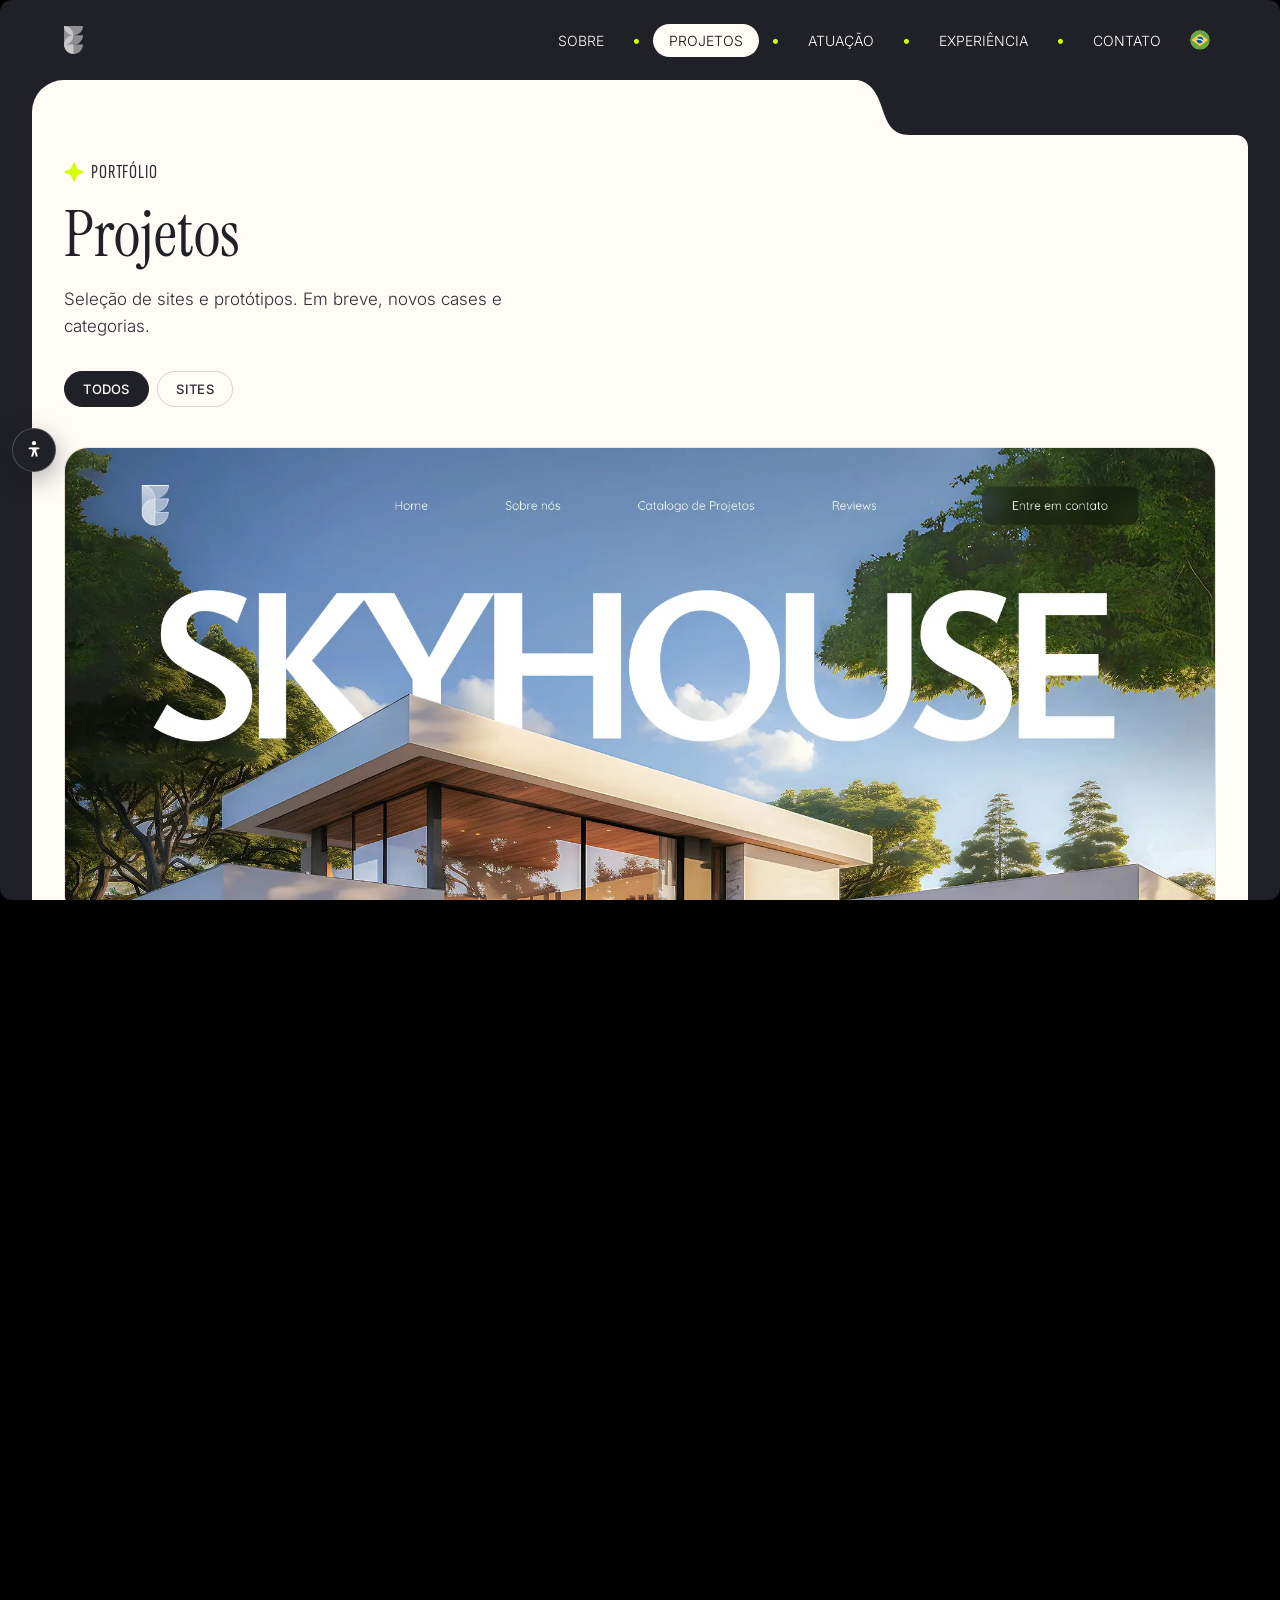
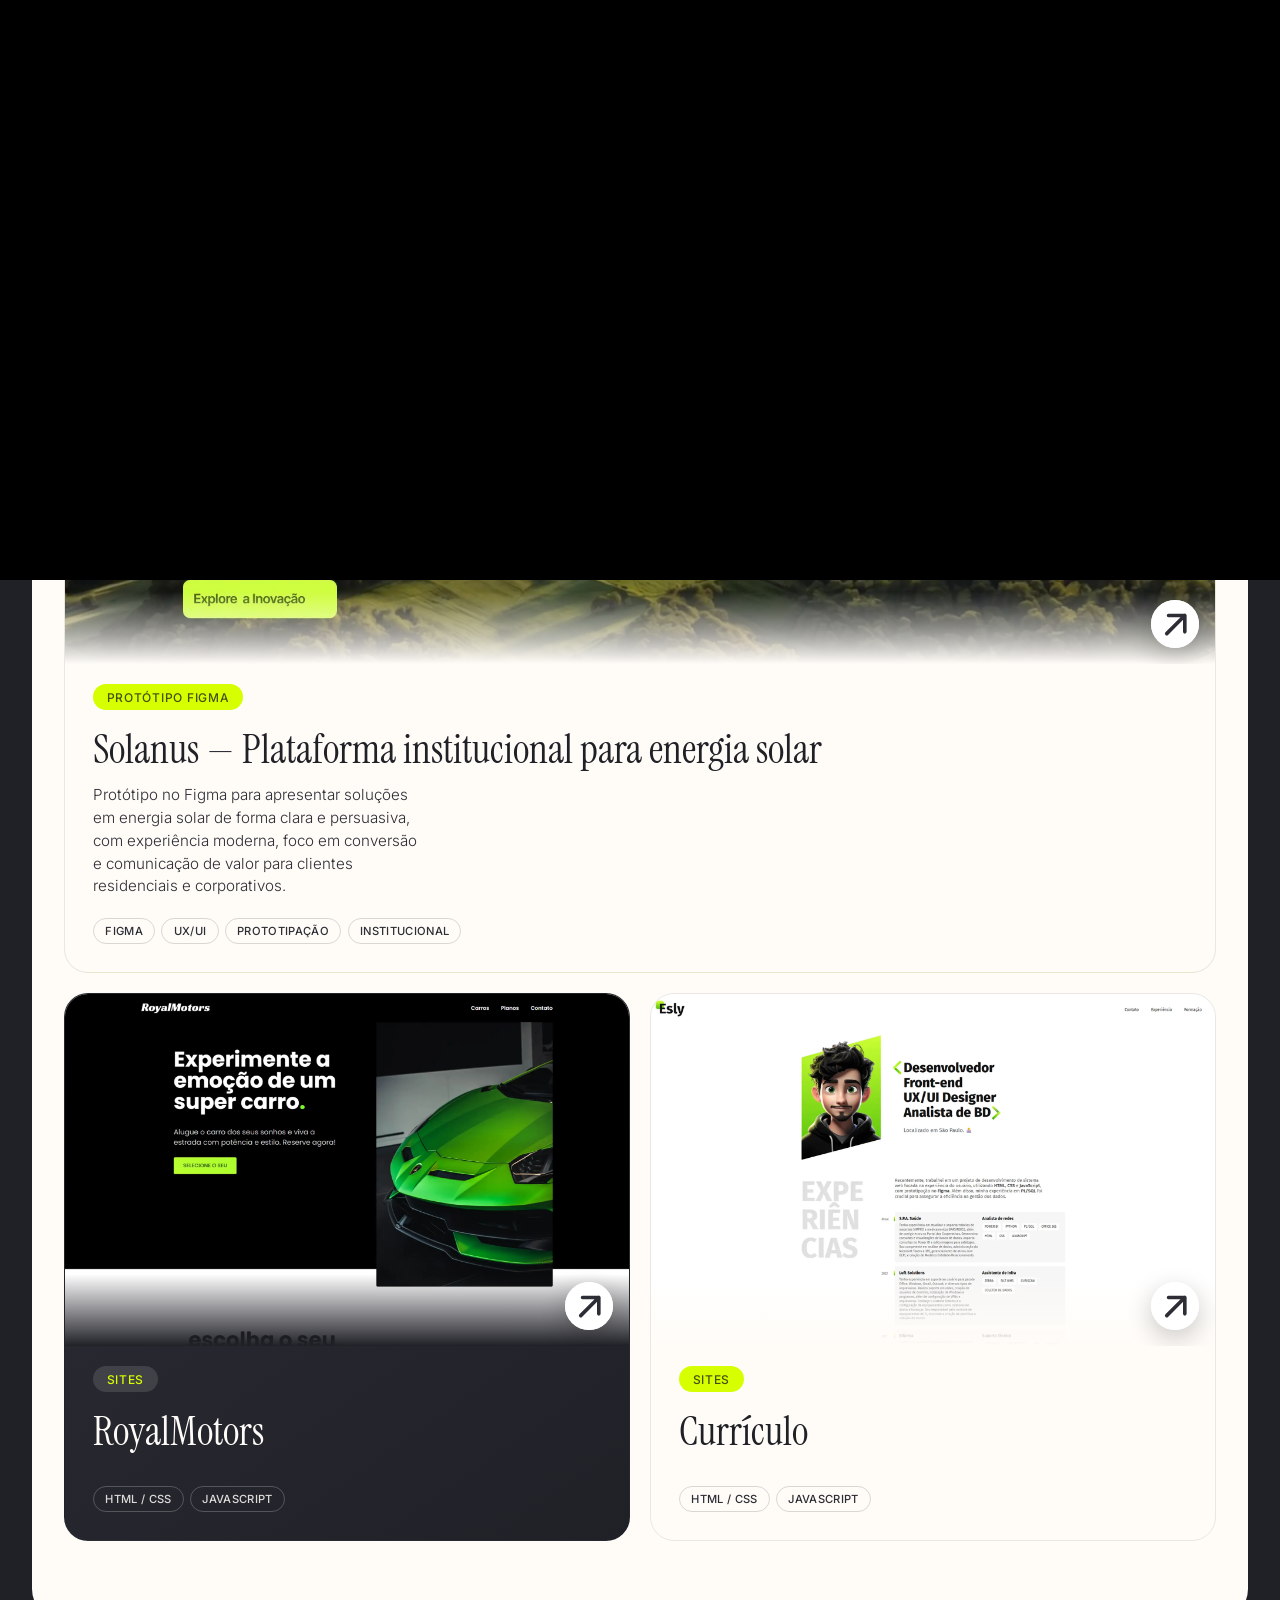
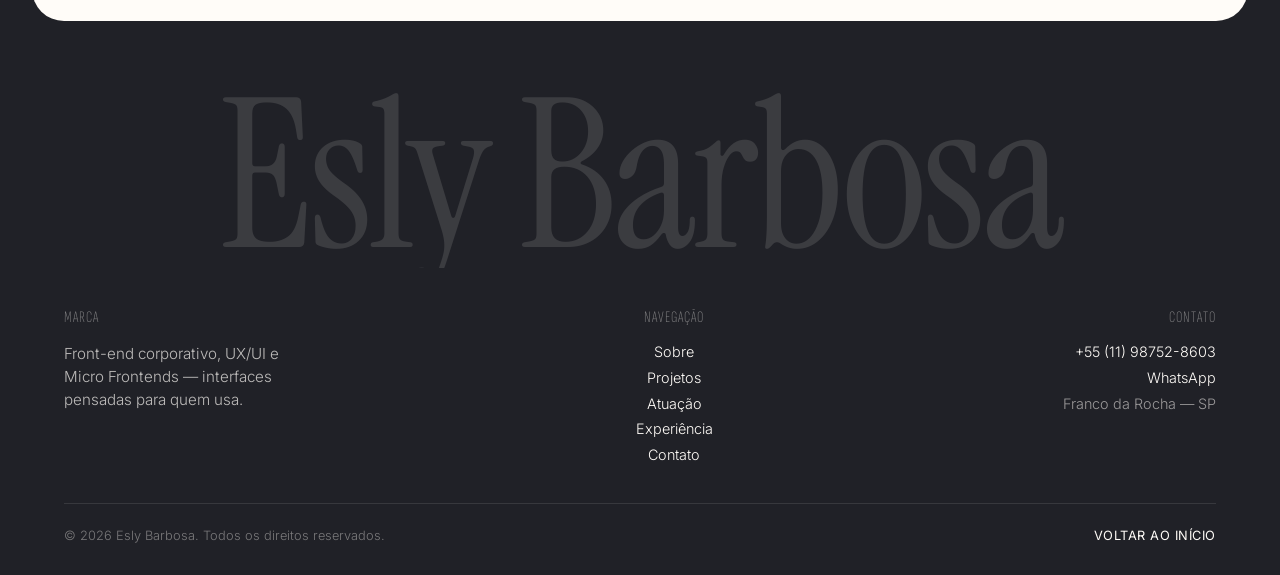
==== commit ef9230eb: "ajustado telas" ====
--- a/projetos.html
+++ b/projetos.html
@@ -114,7 +114,7 @@
         <div class="projetos-page-grid" id="projetos-grid">
           <article id="skyhouse" class="projeto-card projeto-card--featured projeto-card--wide projeto-card--has-media" data-categoria="sites">
             <figure class="projeto-card-media">
-              <img src="imgs/skyhouse.webp" alt="Screenshot da landing page SkyHouse — arquitetura de alto padrão" width="1200" height="596" loading="lazy" decoding="async">
+              <img src="imgs/skyhouse.webp" alt="Screenshot da landing page SkyHouse — arquitetura de alto padrão" width="1200" height="596" decoding="async">
               <a class="projeto-card-go" href="https://esly-ferreira.github.io/skyhouse/" target="_blank" rel="noopener noreferrer" aria-label="Abrir projeto SkyHouse">
                 <img src="svgs/link.svg" alt="" width="48" height="48" decoding="async" aria-hidden="true">
               </a>
@@ -136,7 +136,7 @@
 
           <article id="solanus" class="projeto-card projeto-card--accent projeto-card--wide projeto-card--has-media" data-categoria="sites">
             <figure class="projeto-card-media">
-              <img src="imgs/solarenergy.webp" alt="Protótipo no Figma da plataforma Solanus — energia solar" width="1200" height="688" loading="lazy" decoding="async">
+              <img src="imgs/solarenergy.webp" alt="Protótipo no Figma da plataforma Solanus — energia solar" width="1200" height="688" decoding="async">
               <a class="projeto-card-go" href="https://www.figma.com/design/hrrUiXdt8PVBBzJCVDn071/Sites?node-id=2032-2&t=cQRMUGOJSzXvNRSL-1" target="_blank" rel="noopener noreferrer" aria-label="Abrir protótipo Solanus no Figma">
                 <img src="svgs/link.svg" alt="" width="48" height="48" decoding="async" aria-hidden="true">
               </a>
@@ -158,7 +158,7 @@
 
           <article id="royalmotors" class="projeto-card projeto-card--dark projeto-card--has-media" data-categoria="sites">
             <figure class="projeto-card-media">
-              <img src="imgs/royalmotors.webp" alt="Screenshot do site RoyalMotors — aluguel de supercarros" width="1200" height="591" loading="lazy" decoding="async">
+              <img src="imgs/royalmotors.webp" alt="Screenshot do site RoyalMotors — aluguel de supercarros" width="1200" height="591" decoding="async">
               <a class="projeto-card-go" href="https://esly-ferreira.github.io/royalmotors/" target="_blank" rel="noopener noreferrer" aria-label="Abrir projeto RoyalMotors">
                 <img src="svgs/link.svg" alt="" width="48" height="48" decoding="async" aria-hidden="true">
               </a>
@@ -168,7 +168,6 @@
             </div>
             <div class="projeto-card-body">
               <h3>RoyalMotors</h3>
-              <p class="projeto-placeholder">Descrição em breve.</p>
               <div class="projeto-stack">
                 <span>HTML / CSS</span>
                 <span>JavaScript</span>
@@ -178,7 +177,7 @@
 
           <article id="curriculo" class="projeto-card projeto-card--has-media" data-categoria="sites">
             <figure class="projeto-card-media">
-              <img src="imgs/curriculo.webp" alt="Screenshot do site currículo — portfólio pessoal" width="1200" height="594" loading="lazy" decoding="async">
+              <img src="imgs/curriculo.webp" alt="Screenshot do site currículo — portfólio pessoal" width="1200" height="594" decoding="async">
               <a class="projeto-card-go" href="https://esly-ferreira.github.io/curriculo/" target="_blank" rel="noopener noreferrer" aria-label="Abrir projeto Currículo">
                 <img src="svgs/link.svg" alt="" width="48" height="48" decoding="async" aria-hidden="true">
               </a>
@@ -188,7 +187,6 @@
             </div>
             <div class="projeto-card-body">
               <h3>Currículo</h3>
-              <p class="projeto-placeholder">Descrição em breve.</p>
               <div class="projeto-stack">
                 <span>HTML / CSS</span>
                 <span>JavaScript</span>
@@ -224,6 +222,7 @@
           <h3>Contato</h3>
           <nav class="footer-links" aria-label="Contato no rodapé">
             <a href="tel:+5511987528603">+55 (11) 98752-8603</a>
+            <a href="https://wa.me/5511987528603?text=Ol%C3%A1%20Esly%2C%20gostaria%20de%20conversar%20sobre%20um%20projeto." target="_blank" rel="noopener noreferrer">WhatsApp</a>
             <span class="footer-loc">Franco da Rocha — SP</span>
           </nav>
         </div>
--- a/estilos/base.css
+++ b/estilos/base.css
@@ -182,17 +182,6 @@
     border-radius: 24px;
     padding: 2rem 0;
   }
-
-  /* Abaixo do hero: adia trabalho de layout/paint fora da tela */
-  .sobre,
-  .projetos,
-  .servicos,
-  .experiencia,
-  .depoimentos,
-  .contato {
-    content-visibility: auto;
-    contain-intrinsic-size: auto 520px;
-  }
 }
 
 /* ——— Section chrome ——— */
@@ -321,6 +310,56 @@
   transform: rotate(45deg);
 }
 
+.cta-actions {
+  display: flex;
+  flex-wrap: wrap;
+  align-items: center;
+  gap: 0.75rem;
+}
+
+.btn-whatsapp {
+  background-color: #25d366;
+  color: #fff;
+  padding: 10px 12px 10px 22px;
+  border-radius: 60px;
+  border: none;
+  cursor: pointer;
+  text-transform: uppercase;
+  display: inline-flex;
+  align-items: center;
+  gap: 12px;
+  font-family: var(--font-sans);
+  font-size: 0.8125rem;
+  font-weight: 600;
+  letter-spacing: 0.04em;
+  line-height: 1;
+  transition:
+    background-color 0.3s ease,
+    color 0.3s ease,
+    transform 0.3s ease,
+    box-shadow 0.3s ease;
+}
+
+.btn-whatsapp:hover {
+  background-color: #1ebe57;
+  color: #fff;
+  transform: translateY(-1px);
+  box-shadow: 0 10px 28px color-mix(in srgb, #25d366 35%, transparent);
+}
+
+.btn-whatsapp span {
+  display: flex;
+  align-items: center;
+  justify-content: center;
+  flex-shrink: 0;
+}
+
+.btn-whatsapp img {
+  display: block;
+  width: 28px;
+  height: 28px;
+}
+
 .btn-ghost {
   display: inline-flex;
   align-items: center;
--- a/estilos/chrome.css
+++ b/estilos/chrome.css
@@ -50,6 +50,12 @@
   display: block;
   height: 28px;
   width: auto;
+  transition: transform 0.25s ease;
+}
+
+.header-logo:hover img,
+.header-logo:focus-visible img {
+  transform: scale(1.08);
 }
 
 .menu-toggle {
@@ -258,15 +264,21 @@
 .footer {
   background: var(--b2);
   padding: 4rem 0 2rem;
+  overflow-x: clip;
 }
 
 .footer-brand {
   font-family: var(--font-serif);
-  font-size: clamp(4rem, 14vw, 10rem);
+  font-size: clamp(5rem, 17vw, 13rem);
   font-weight: 400;
-  line-height: 0.9;
+  line-height: 0.88;
+  letter-spacing: -0.02em;
   color: color-mix(in srgb, var(--w1) 12%, transparent);
-  margin-bottom: 2.5rem;
+  margin: 0 auto 2.5rem;
+  width: 100%;
+  max-width: 100%;
+  text-align: center;
+  overflow: hidden;
   user-select: none;
   pointer-events: none;
 }
@@ -388,6 +400,7 @@
   }
 
   .footer-brand {
+    font-size: clamp(4.25rem, 15vw, 9rem);
     margin-bottom: 2rem;
   }
 
--- a/estilos/projetos.css
+++ b/estilos/projetos.css
@@ -123,6 +123,11 @@
 .projeto-card--has-media {
   padding: 0;
   gap: 0;
+  --card-media-fade: var(--w1);
+}
+
+.projeto-card--dark.projeto-card--has-media {
+  --card-media-fade: var(--b2);
 }
 
 .projeto-card-media {
@@ -132,6 +137,21 @@
   aspect-ratio: 16 / 10;
   overflow: hidden;
   background: color-mix(in srgb, var(--b3) 8%, var(--w1));
+}
+
+.projeto-card-media::after {
+  content: "";
+  position: absolute;
+  inset: auto 0 0;
+  z-index: 1;
+  height: min(32%, 4.5rem);
+  background: linear-gradient(
+    to top,
+    var(--card-media-fade) 0%,
+    color-mix(in srgb, var(--card-media-fade) 55%, transparent) 45%,
+    transparent 100%
+  );
+  pointer-events: none;
 }
 
 .projeto-card--featured.projeto-card--has-media .projeto-card-media {
--- a/estilos/acessibilidade.css
+++ b/estilos/acessibilidade.css
@@ -105,6 +105,12 @@
   border: 2px solid #000000;
 }
 
+html.a11y-contrast .btn-whatsapp {
+  background-color: #00ff00;
+  color: #000000;
+  border: 2px solid #000000;
+}
+
 html.a11y-contrast .btn-ghost {
   color: #000000;
   border-bottom-color: #000000;
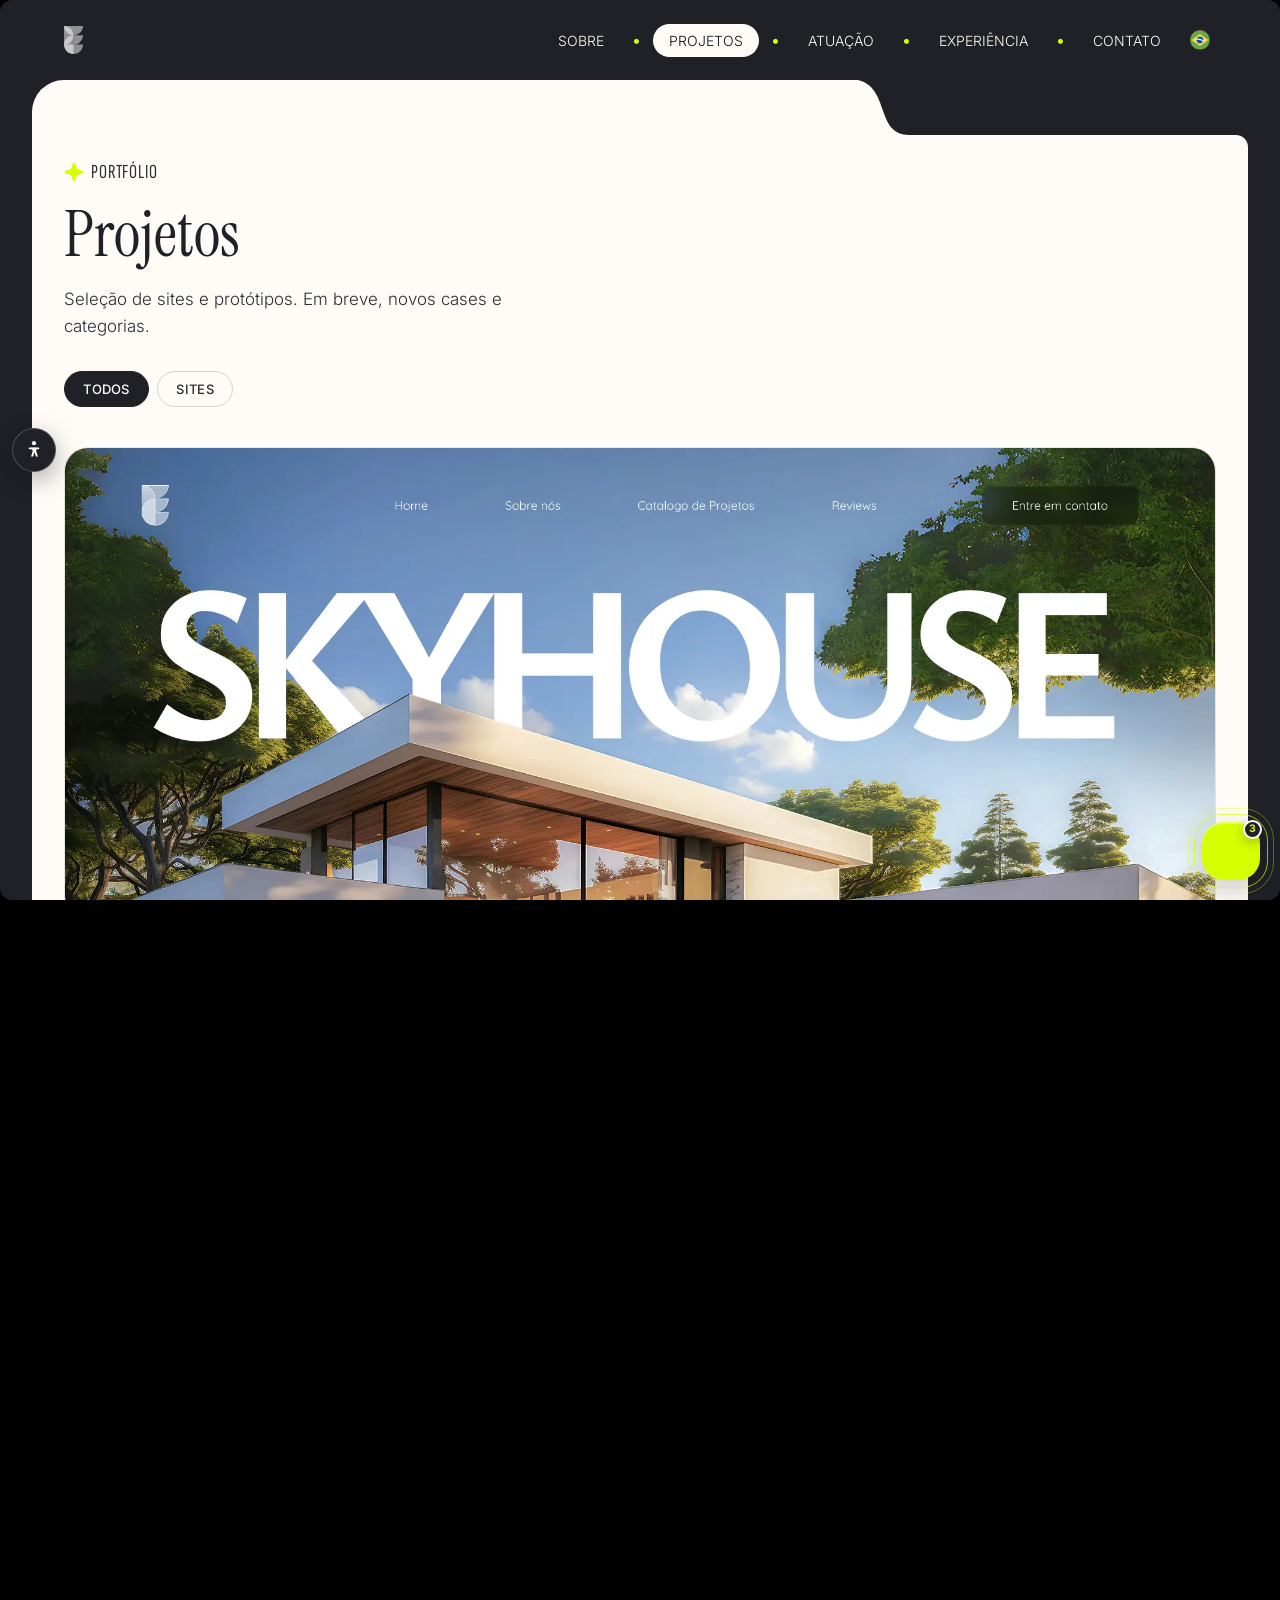
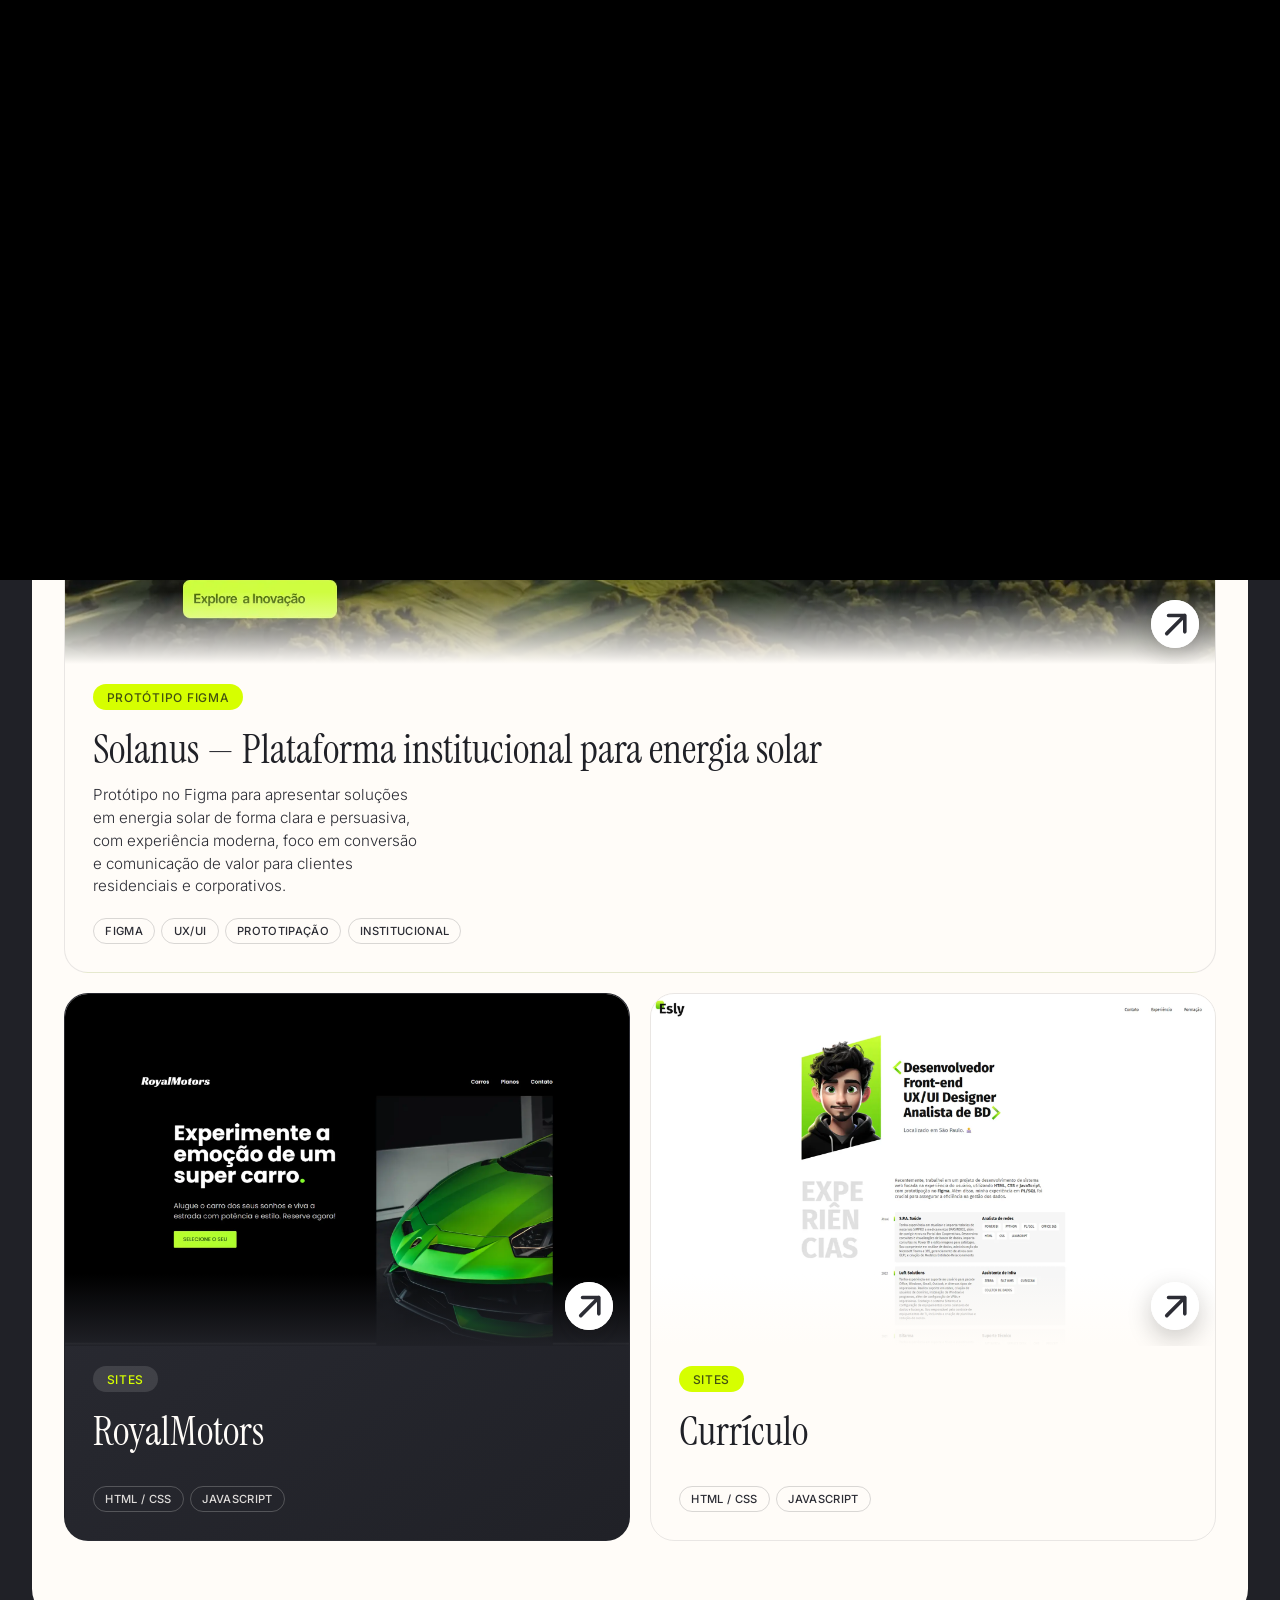
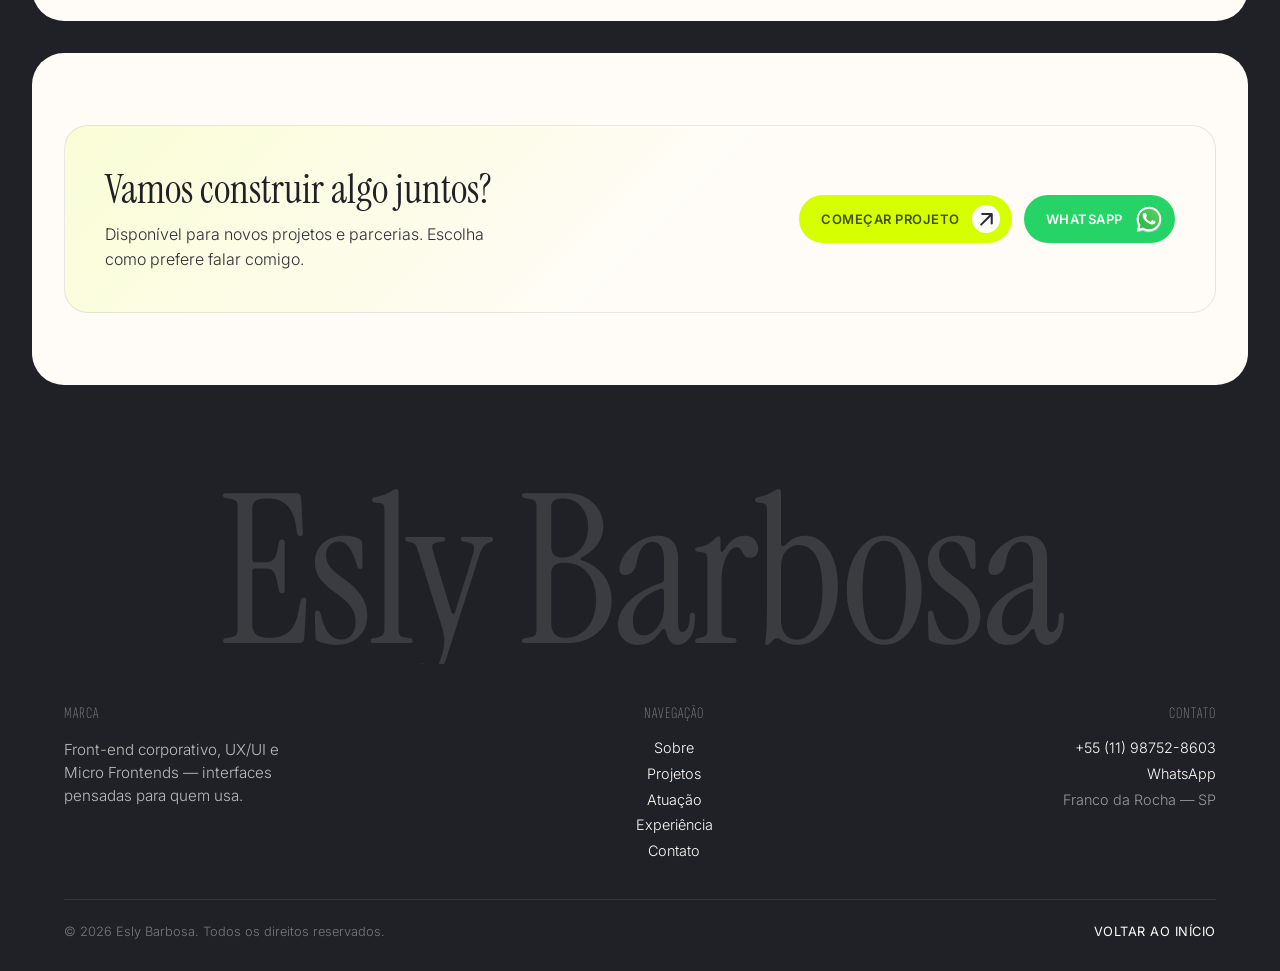
==== commit e0a445f3: "adicionado mais features" ====
--- a/projetos.html
+++ b/projetos.html
@@ -34,7 +34,10 @@
   <link rel="stylesheet" href="estilos/tokens.css">
   <link rel="stylesheet" href="estilos/base.css">
   <link rel="stylesheet" href="estilos/chrome.css">
+  <link rel="stylesheet" href="estilos/animacoes.css">
+  <link rel="stylesheet" href="estilos/sections.css">
   <link rel="stylesheet" href="estilos/projetos.css">
+  <link rel="stylesheet" href="estilos/fab.css">
   <link rel="stylesheet" href="estilos/acessibilidade.css">
   <link rel="prefetch" href="index.html">
 </head>
@@ -198,6 +201,21 @@
         <p class="projetos-vazio" id="projetos-vazio" hidden>Nenhum projeto nesta categoria ainda.</p>
       </div>
     </section>
+
+    <section class="cta-banner surface" aria-label="Chamada para ação" style="margin-top: 2rem;">
+      <div class="max-container">
+        <div class="cta-banner-inner reveal-group">
+          <div class="cta-banner-copy reveal-item">
+            <h2>Vamos construir algo juntos?</h2>
+            <p>Disponível para novos projetos e parcerias. Escolha como prefere falar comigo.</p>
+          </div>
+          <div class="cta-actions reveal-item">
+            <a class="btn-hero" href="index.html#contato">Começar projeto<span><img src="svgs/link.svg" alt="" aria-hidden="true"></span></a>
+            <a class="btn-whatsapp" href="https://wa.me/5511987528603?text=Ol%C3%A1%20Esly%2C%20gostaria%20de%20conversar%20sobre%20um%20projeto." target="_blank" rel="noopener noreferrer">WhatsApp<span><img src="svgs/whatsapp.svg" alt="" aria-hidden="true"></span></a>
+          </div>
+        </div>
+      </div>
+    </section>
   </main>
 
   <footer class="footer" role="contentinfo">
@@ -236,8 +254,74 @@
     </div>
   </footer>
 
+  <div class="fab" data-fab>
+    <ul class="fab-panel" id="fab-menu" aria-hidden="true">
+      <li>
+        <a
+          class="fab-action"
+          href="https://wa.me/5511987528603?text=Ol%C3%A1%20Esly%2C%20gostaria%20de%20conversar%20sobre%20um%20projeto."
+          target="_blank"
+          rel="noopener noreferrer"
+        >
+          <span class="fab-action-copy">
+            <strong>WhatsApp</strong>
+            <span>Resposta rápida</span>
+          </span>
+          <span class="fab-action-icon" aria-hidden="true">
+            <img src="svgs/whatsapp.svg" alt="">
+          </span>
+        </a>
+      </li>
+      <li>
+        <a
+          class="fab-action"
+          href="https://www.linkedin.com/in/eslybarbosa/"
+          target="_blank"
+          rel="noopener noreferrer"
+        >
+          <span class="fab-action-copy">
+            <strong>LinkedIn</strong>
+            <span>Rede profissional</span>
+          </span>
+          <span class="fab-action-icon" aria-hidden="true">
+            <img src="svgs/linkedin.svg" alt="">
+          </span>
+        </a>
+      </li>
+      <li>
+        <a class="fab-action" href="index.html#contato">
+          <span class="fab-action-copy">
+            <strong>Contato</strong>
+            <span>Enviar mensagem</span>
+          </span>
+          <span class="fab-action-icon" aria-hidden="true">
+            <img src="svgs/link.svg" alt="">
+          </span>
+        </a>
+      </li>
+    </ul>
+    <div class="fab-anchor">
+      <span class="fab-badge" aria-hidden="true">3</span>
+      <button
+        class="fab-trigger"
+        type="button"
+        aria-expanded="false"
+        aria-controls="fab-menu"
+        aria-label="Abrir opções de contato"
+      >
+        <span class="fab-trigger-star" aria-hidden="true">
+          <img src="svgs/estrela.svg" alt="" width="22" height="22" decoding="async">
+        </span>
+        <span class="fab-trigger-close" aria-hidden="true"></span>
+      </button>
+      <span class="fab-hint" aria-hidden="true">Falar comigo</span>
+    </div>
+  </div>
+
   <script src="scripts/menu.js" defer></script>
   <script src="scripts/projetos-filtro.js" defer></script>
+  <script src="scripts/fab.js" defer></script>
+  <script src="scripts/reveal.js" defer></script>
   <script src="scripts/acessibilidade.js" defer></script>
 </body>
 
--- a/estilos/tokens.css
+++ b/estilos/tokens.css
@@ -30,11 +30,3 @@
   --reveal-duration: 0.7s;
   --reveal-distance: 1rem;
 }
-
-@media (max-width: 900px), (pointer: coarse) {
-  :root {
-    --anim-duration: 0.01ms;
-    --reveal-duration: 0.01ms;
-    --reveal-distance: 0px;
-  }
-}
--- a/estilos/base.css
+++ b/estilos/base.css
@@ -360,6 +360,49 @@
   height: 28px;
 }
 
+.btn-linkedin {
+  background-color: #0a66c2;
+  color: #fff;
+  padding: 10px 12px 10px 22px;
+  border-radius: 60px;
+  border: none;
+  cursor: pointer;
+  text-transform: uppercase;
+  display: inline-flex;
+  align-items: center;
+  gap: 12px;
+  font-family: var(--font-sans);
+  font-size: 0.8125rem;
+  font-weight: 600;
+  letter-spacing: 0.04em;
+  line-height: 1;
+  transition:
+    background-color 0.3s ease,
+    color 0.3s ease,
+    transform 0.3s ease,
+    box-shadow 0.3s ease;
+}
+
+.btn-linkedin:hover {
+  background-color: #004182;
+  color: #fff;
+  transform: translateY(-1px);
+  box-shadow: 0 10px 28px color-mix(in srgb, #0a66c2 35%, transparent);
+}
+
+.btn-linkedin span {
+  display: flex;
+  align-items: center;
+  justify-content: center;
+  flex-shrink: 0;
+}
+
+.btn-linkedin img {
+  display: block;
+  width: 28px;
+  height: 28px;
+}
+
 .btn-ghost {
   display: inline-flex;
   align-items: center;
--- a/estilos/animacoes.css
+++ b/estilos/animacoes.css
@@ -0,0 +1,139 @@
+/* Animações — entrada do hero + reveal no scroll */
+
+.anim {
+  animation-duration: var(--anim-duration);
+  animation-timing-function: var(--anim-ease);
+  animation-fill-mode: both;
+}
+
+body:not(.is-ready) .anim {
+  animation: none !important;
+  opacity: 0;
+  filter: none;
+  transform: none;
+}
+
+.anim-fade-up {
+  animation-name: anim-fade-up;
+}
+
+.anim-fade-left {
+  animation-name: anim-fade-left;
+}
+
+.anim-blur-in {
+  animation-name: anim-blur-in;
+}
+
+.anim-delay-1 { animation-delay: 0.08s; }
+.anim-delay-2 { animation-delay: 0.16s; }
+.anim-delay-3 { animation-delay: 0.24s; }
+.anim-delay-4 { animation-delay: 0.36s; }
+.anim-delay-5 { animation-delay: 0.48s; }
+
+@keyframes anim-fade-up {
+  from {
+    opacity: 0;
+    transform: translateY(1.25rem);
+  }
+  to {
+    opacity: 1;
+    transform: translateY(0);
+  }
+}
+
+@keyframes anim-fade-left {
+  from {
+    opacity: 0;
+    transform: translateX(2rem);
+  }
+  to {
+    opacity: 1;
+    transform: translateX(0);
+  }
+}
+
+@keyframes anim-blur-in {
+  from {
+    opacity: 0;
+    transform: translateY(0.75rem);
+  }
+  to {
+    opacity: 1;
+    transform: translateY(0);
+  }
+}
+
+@media (prefers-reduced-motion: reduce) {
+  .anim {
+    animation: none !important;
+    opacity: 1 !important;
+    transform: none !important;
+    filter: none !important;
+  }
+
+  body:not(.is-ready) .anim {
+    opacity: 1 !important;
+  }
+}
+
+/* Reveal no scroll — animation (não transition) para não sobrescrever hovers */
+
+@keyframes reveal-up {
+  from {
+    opacity: 0;
+    transform: translateY(var(--reveal-distance));
+  }
+  to {
+    opacity: 1;
+    transform: none;
+  }
+}
+
+@keyframes reveal-left {
+  from {
+    opacity: 0;
+    transform: translateX(calc(var(--reveal-distance) + 0.25rem));
+  }
+  to {
+    opacity: 1;
+    transform: none;
+  }
+}
+
+.reveal-group .reveal-item {
+  opacity: 0;
+  transform: translateY(var(--reveal-distance));
+}
+
+.reveal-group.reveal-left .reveal-item {
+  transform: translateX(calc(var(--reveal-distance) + 0.25rem));
+}
+
+body.is-ready .reveal-group.is-inview .reveal-item {
+  opacity: 1;
+  transform: none;
+  animation-name: reveal-up;
+  animation-duration: var(--reveal-duration);
+  animation-timing-function: var(--reveal-ease);
+  animation-fill-mode: backwards;
+  animation-delay: calc(0.08s + var(--i, 0) * 0.12s);
+}
+
+body.is-ready .reveal-group.reveal-left.is-inview .reveal-item {
+  animation-name: reveal-left;
+}
+
+@media (prefers-reduced-motion: reduce) {
+  .reveal-group .reveal-item {
+    opacity: 1 !important;
+    transform: none !important;
+    animation: none !important;
+  }
+}
+
+html.a11y-reduce-motion .reveal-group .reveal-item {
+  opacity: 1 !important;
+  transform: none !important;
+  animation: none !important;
+}
--- a/estilos/sections.css
+++ b/estilos/sections.css
@@ -0,0 +1,745 @@
+/* Seções da home — sobre, atuação, experiência, depoimentos, contato */
+
+/* ——— Layout 2 colunas compartilhado ——— */
+
+.split-layout {
+  display: grid;
+  grid-template-columns: minmax(0, 1fr) minmax(0, 1.1fr);
+  gap: 3rem 4rem;
+  align-items: start;
+}
+
+@media (max-width: 900px) {
+  .split-layout {
+    grid-template-columns: 1fr;
+    gap: 2.5rem;
+  }
+}
+
+/* ——— Sobre ——— */
+
+.sobre-layout {
+  display: grid;
+  grid-template-columns: minmax(0, 0.9fr) minmax(0, 1.1fr);
+  gap: 3rem 4rem;
+  align-items: start;
+}
+
+.sobre-heading {
+  display: flex;
+  flex-direction: column;
+  gap: 0.75rem;
+}
+
+.sobre-facts {
+  display: flex;
+  flex-direction: column;
+  gap: 1.15rem;
+  margin-top: 1.75rem;
+}
+
+.sobre-fact {
+  display: flex;
+  flex-direction: column;
+  gap: 0.25rem;
+}
+
+.sobre-fact dt {
+  color: color-mix(in srgb, var(--b3) 55%, transparent);
+}
+
+.sobre-fact dd,
+.sobre-fact a {
+  color: var(--b2);
+}
+
+.sobre-fact a:hover {
+  color: var(--p5);
+}
+
+.sobre-text {
+  display: flex;
+  flex-direction: column;
+  gap: 1.25rem;
+}
+
+.sobre-text p {
+  color: var(--b3);
+  max-width: 52ch;
+}
+
+.sobre-pills {
+  display: flex;
+  flex-wrap: wrap;
+  gap: 0.625rem;
+  margin-top: 2.5rem;
+  padding-top: 2rem;
+  border-top: 1px solid color-mix(in srgb, var(--b3) 12%, transparent);
+}
+
+.sobre-pill {
+  display: inline-flex;
+  align-items: center;
+  gap: 0.45rem;
+  color: var(--b3);
+  border: 1px solid color-mix(in srgb, var(--b3) 22%, transparent);
+  border-radius: 100px;
+  padding: 0.5rem 1rem 0.5rem 0.75rem;
+  transition:
+    background 0.5s ease,
+    color 0.5s ease,
+    border-color 0.5s ease;
+}
+
+.sobre-pill img {
+  display: block;
+  width: 18px;
+  height: 18px;
+  flex-shrink: 0;
+  object-fit: contain;
+}
+
+.sobre-pill:hover {
+  background: var(--b2);
+  color: var(--w1);
+  border-color: var(--b2);
+}
+
+@media (max-width: 900px) {
+  .sobre-layout {
+    grid-template-columns: 1fr;
+    gap: 1.5rem;
+  }
+}
+
+@media (max-width: 768px) {
+  .sobre-pills {
+    margin-top: 1.75rem;
+    padding-top: 1.5rem;
+  }
+}
+
+/* ——— Atuação / Serviços ——— */
+
+.servicos-header {
+  max-width: 42ch;
+}
+
+.servicos-header .section-lead {
+  margin-top: 0.25rem;
+}
+
+.servicos-lista {
+  display: flex;
+  flex-direction: column;
+}
+
+.servico-item {
+  display: grid;
+  grid-template-columns: auto 1fr auto;
+  gap: 1.5rem;
+  align-items: start;
+  padding: 1.75rem 0;
+  border-bottom: 1px solid color-mix(in srgb, var(--b3) 12%, transparent);
+  transition: padding-left 0.3s ease;
+}
+
+.servico-item:first-child {
+  border-top: 1px solid color-mix(in srgb, var(--b3) 12%, transparent);
+}
+
+.servico-item:hover {
+  padding-left: 0.5rem;
+}
+
+.servico-icon {
+  width: 44px;
+  height: 44px;
+  border-radius: 50%;
+  background: var(--p1);
+  display: grid;
+  place-items: center;
+  flex-shrink: 0;
+  margin-top: 0.35rem;
+  transition:
+    transform 0.3s ease,
+    background-color 0.3s ease;
+}
+
+.servico-num {
+  color: color-mix(in srgb, var(--b3) 35%, transparent);
+  margin-top: 0.45rem;
+}
+
+.servico-item:hover .servico-icon {
+  transform: rotate(45deg);
+  background: var(--p3);
+}
+
+.servico-icon img {
+  width: 16px;
+  height: 16px;
+}
+
+.servico-body h3 {
+  color: var(--b2);
+  margin-bottom: 0.4rem;
+}
+
+.servico-body p {
+  margin: 0 0 0.75rem;
+  max-width: 54ch;
+  font-size: 0.95rem;
+  font-weight: 300;
+  line-height: 1.5;
+  color: color-mix(in srgb, var(--b3) 85%, transparent);
+}
+
+.servico-tags {
+  display: flex;
+  flex-wrap: wrap;
+  gap: 0.4rem;
+}
+
+.servico-tags span {
+  color: var(--b3);
+  background: color-mix(in srgb, var(--p2) 55%, var(--w1));
+  border-radius: 100px;
+  padding: 0.3rem 0.7rem;
+}
+
+@media (max-width: 768px) {
+  .servico-item {
+    grid-template-columns: auto 1fr;
+    gap: 1rem;
+    padding: 1.35rem 0;
+  }
+
+  .servico-num {
+    display: none;
+  }
+}
+
+/* ——— Experiência ——— */
+
+.experiencia-intro {
+  display: flex;
+  flex-direction: column;
+  gap: 1.25rem;
+}
+
+.experiencia-intro .section-title {
+  margin-bottom: 0.5rem;
+}
+
+.experiencia-intro .section-lead {
+  max-width: 42ch;
+}
+
+.experiencia-lista {
+  margin-top: 0.5rem;
+  display: flex;
+  flex-direction: column;
+}
+
+.experiencia-item {
+  display: flex;
+  flex-direction: column;
+  gap: 0.2rem;
+  padding: 0.85rem 0;
+  border-bottom: 1px solid color-mix(in srgb, var(--b3) 10%, transparent);
+}
+
+.experiencia-item:first-child {
+  border-top: 1px solid color-mix(in srgb, var(--b3) 10%, transparent);
+}
+
+.experiencia-item strong {
+  color: var(--b2);
+  font-weight: 500;
+}
+
+.experiencia-item span {
+  font-size: 0.875rem;
+  font-weight: 300;
+  color: color-mix(in srgb, var(--b3) 70%, transparent);
+}
+
+.experiencia-cursos {
+  position: relative;
+  z-index: 1;
+}
+
+.experiencia-cursos h3 {
+  color: var(--b3);
+  margin-bottom: 1.25rem;
+}
+
+.cursos-lista {
+  list-style: none;
+  margin: 0;
+  padding: 0;
+}
+
+.curso-item {
+  position: relative;
+  display: flex;
+  justify-content: space-between;
+  align-items: baseline;
+  flex-wrap: wrap;
+  gap: 1rem;
+  padding: 0.9rem 0;
+  border-bottom: 1px solid color-mix(in srgb, var(--b3) 10%, transparent);
+  outline: none;
+  cursor: default;
+}
+
+.curso-item:first-child {
+  border-top: 1px solid color-mix(in srgb, var(--b3) 10%, transparent);
+}
+
+.curso-item:hover,
+.curso-item:focus-visible,
+.curso-item:focus-within {
+  z-index: 4;
+}
+
+.curso-item strong {
+  color: var(--b2);
+  transition: color 0.25s var(--anim-ease);
+}
+
+.curso-item span {
+  text-transform: uppercase;
+  letter-spacing: 0.03em;
+  color: color-mix(in srgb, var(--b3) 55%, transparent);
+  white-space: nowrap;
+  flex-shrink: 0;
+  transition: color 0.25s var(--anim-ease);
+}
+
+.curso-certificado {
+  margin: 0;
+  padding: 0;
+  pointer-events: none;
+  line-height: 0;
+  background: transparent;
+}
+
+.curso-certificado img {
+  display: block;
+  width: auto;
+  height: auto;
+  max-width: min(20rem, 42vw);
+  max-height: min(14rem, 48vh);
+  object-fit: unset;
+}
+
+@media (hover: hover) and (pointer: fine) {
+  .curso-item:has(.curso-certificado) {
+    cursor: pointer;
+  }
+
+  .curso-item:has(.curso-certificado):hover strong,
+  .curso-item:has(.curso-certificado):focus-visible strong {
+    color: var(--b1);
+  }
+
+  .curso-item:has(.curso-certificado):hover span,
+  .curso-item:has(.curso-certificado):focus-visible span {
+    color: var(--p5);
+  }
+
+  .curso-certificado {
+    position: absolute;
+    right: calc(100% + 1.25rem);
+    top: 50%;
+    z-index: 5;
+    width: max-content;
+    max-width: min(20rem, 42vw);
+    border-radius: 12px;
+    overflow: hidden;
+    border: 1px solid color-mix(in srgb, var(--b3) 12%, transparent);
+    box-shadow:
+      0 2px 4px color-mix(in srgb, var(--b1) 5%, transparent),
+      0 18px 42px color-mix(in srgb, var(--b1) 16%, transparent);
+    opacity: 0;
+    visibility: hidden;
+    transform: translate3d(1rem, -50%, 0) scale(0.92) rotate(1.5deg);
+    transform-origin: right center;
+    transition:
+      opacity 0.35s var(--reveal-ease),
+      transform 0.45s var(--reveal-ease),
+      visibility 0.35s;
+  }
+
+  .curso-item:hover .curso-certificado,
+  .curso-item:focus-visible .curso-certificado {
+    opacity: 1;
+    visibility: visible;
+    transform: translate3d(-0.35rem, -50%, 0) scale(1) rotate(-2deg);
+  }
+}
+
+@media (hover: hover) and (pointer: fine) and (max-width: 900px) {
+  .curso-certificado {
+    right: auto;
+    left: 0;
+    top: auto;
+    bottom: calc(100% + 0.65rem);
+    max-width: min(16rem, 72vw);
+    transform: translate3d(0, 0.75rem, 0) scale(0.94);
+    transform-origin: bottom left;
+  }
+
+  .curso-certificado img {
+    max-width: min(16rem, 72vw);
+  }
+
+  .curso-item:hover .curso-certificado,
+  .curso-item:focus-visible .curso-certificado {
+    transform: translate3d(0, 0, 0) scale(1) rotate(-1deg);
+  }
+}
+
+@media (hover: none), (pointer: coarse) {
+  .curso-certificado {
+    position: static;
+    width: max-content;
+    max-width: 100%;
+    max-height: 0;
+    margin-top: 0;
+    border: 0;
+    border-radius: 12px;
+    overflow: hidden;
+    box-shadow: none;
+    opacity: 0;
+    visibility: hidden;
+    transform: none;
+    transition:
+      max-height 0.45s var(--reveal-ease),
+      opacity 0.35s var(--reveal-ease),
+      margin-top 0.35s var(--reveal-ease),
+      visibility 0.35s;
+  }
+
+  .curso-certificado img {
+    max-width: min(100%, 20rem);
+    max-height: min(14rem, 40vh);
+  }
+
+  .curso-item:focus-within .curso-certificado {
+    max-height: min(16rem, 45vh);
+    margin-top: 0.75rem;
+    opacity: 1;
+    visibility: visible;
+    border: 1px solid color-mix(in srgb, var(--b3) 12%, transparent);
+    box-shadow: 0 10px 28px color-mix(in srgb, var(--b1) 10%, transparent);
+  }
+}
+
+@media (max-width: 768px) {
+  .curso-item {
+    flex-direction: column;
+    align-items: flex-start;
+    gap: 0.25rem;
+  }
+}
+
+@media (prefers-reduced-motion: reduce) {
+  .curso-item strong,
+  .curso-item span,
+  .curso-certificado {
+    transition: none !important;
+  }
+}
+
+html.a11y-reduce-motion .curso-certificado {
+  transition: none !important;
+}
+
+/* ——— Depoimentos ——— */
+
+.depoimentos {
+  background-color: var(--b3);
+  background-image:
+    radial-gradient(
+      ellipse 80% 60% at 10% 20%,
+      color-mix(in srgb, var(--p1) 18%, transparent),
+      transparent 55%
+    ),
+    radial-gradient(
+      ellipse 70% 50% at 90% 80%,
+      color-mix(in srgb, var(--p3) 14%, transparent),
+      transparent 50%
+    );
+}
+
+.depoimentos-header {
+  max-width: 36ch;
+}
+
+.depoimentos .section-label {
+  color: color-mix(in srgb, var(--w1) 65%, transparent);
+}
+
+.depoimentos .section-title {
+  color: var(--w1);
+}
+
+.depoimentos-grid {
+  display: grid;
+  grid-template-columns: repeat(3, 1fr);
+  gap: 1.25rem;
+}
+
+.depoimento-card {
+  display: flex;
+  flex-direction: column;
+  gap: 1.25rem;
+  padding: 1.75rem;
+  border-radius: 24px;
+  background: color-mix(in srgb, var(--b2) 65%, transparent);
+  border: 1px solid color-mix(in srgb, var(--w1) 8%, transparent);
+  transition:
+    transform 0.3s ease,
+    background-color 0.3s ease;
+}
+
+.depoimento-card:hover {
+  transform: translateY(-3px);
+  background: color-mix(in srgb, var(--b2) 85%, transparent);
+}
+
+.depoimento-rating {
+  color: var(--p1);
+  font-size: 0.85rem;
+  letter-spacing: 0.08em;
+}
+
+.depoimento-card blockquote {
+  color: color-mix(in srgb, var(--w1) 88%, transparent);
+  flex: 1;
+}
+
+.depoimento-autor {
+  display: flex;
+  flex-direction: column;
+  gap: 0.2rem;
+  padding-top: 0.5rem;
+  border-top: 1px solid color-mix(in srgb, var(--w1) 10%, transparent);
+}
+
+.depoimento-autor strong {
+  color: var(--w1);
+}
+
+.depoimento-autor span {
+  color: color-mix(in srgb, var(--w1) 55%, transparent);
+}
+
+@media (max-width: 900px) {
+  .depoimentos-grid {
+    grid-template-columns: 1fr;
+  }
+}
+
+@media (max-width: 768px) {
+  .depoimento-card {
+    padding: 1.35rem;
+    border-radius: 20px;
+  }
+}
+
+/* ——— Contato ——— */
+
+.contato-heading {
+  display: flex;
+  flex-direction: column;
+  gap: 1rem;
+}
+
+.contato-heading .section-title {
+  font-size: clamp(2.75rem, 6vw, 4.5rem);
+  max-width: 8ch;
+}
+
+.contato-heading .section-lead {
+  max-width: 36ch;
+}
+
+.contato-dados {
+  display: flex;
+  flex-direction: column;
+  gap: 1rem;
+  margin-top: 0.5rem;
+  padding-top: 1.25rem;
+  border-top: 1px solid color-mix(in srgb, var(--b3) 12%, transparent);
+  max-width: 36ch;
+}
+
+.contato-dados li {
+  display: flex;
+  flex-direction: column;
+  gap: 0.2rem;
+}
+
+.contato-dados span {
+  color: color-mix(in srgb, var(--b3) 55%, transparent);
+}
+
+.contato-dados a,
+.contato-dados strong {
+  color: var(--b2);
+}
+
+.contato-dados a:hover {
+  color: var(--p5);
+}
+
+.contato-form {
+  position: relative;
+  display: flex;
+  flex-direction: column;
+  gap: 1.75rem;
+}
+
+.form-honeypot {
+  position: absolute;
+  left: -9999px;
+  width: 1px;
+  height: 1px;
+  overflow: hidden;
+  opacity: 0;
+  pointer-events: none;
+}
+
+.form-field {
+  display: flex;
+  flex-direction: column;
+  gap: 0.5rem;
+}
+
+.form-field label {
+  color: color-mix(in srgb, var(--b3) 60%, transparent);
+}
+
+.form-field input,
+.form-field textarea {
+  width: 100%;
+  background: transparent;
+  border: none;
+  border-bottom: 1px solid color-mix(in srgb, var(--b3) 25%, transparent);
+  padding: 0.65rem 0;
+  color: var(--b2);
+  outline: none;
+  resize: vertical;
+  transition: border-color 0.25s ease;
+}
+
+.form-field input:focus,
+.form-field textarea:focus {
+  border-bottom-color: var(--p4);
+}
+
+.form-field textarea {
+  min-height: 120px;
+}
+
+.contato-form .btn-hero {
+  align-self: flex-start;
+  margin-top: 0;
+}
+
+.contato-form .btn-hero:disabled {
+  opacity: 0.7;
+  cursor: not-allowed;
+  transform: none;
+  box-shadow: none;
+}
+
+.contato-form-actions {
+  margin-top: 0.5rem;
+}
+
+.form-status {
+  color: var(--p5);
+  min-height: 1.25em;
+}
+
+@media (max-width: 900px) {
+  .contato-heading .section-title {
+    max-width: none;
+  }
+}
+
+@media (max-width: 768px) {
+  .contato-form .btn-hero {
+    width: 100%;
+    justify-content: center;
+  }
+
+  .contato-form-actions .btn-whatsapp {
+    width: 100%;
+    justify-content: center;
+  }
+}
+
+/* ——— CTA banner ——— */
+
+.cta-banner {
+  padding-block: clamp(3rem, 6vw, 4.5rem);
+}
+
+.cta-banner-inner {
+  display: flex;
+  flex-wrap: wrap;
+  align-items: center;
+  justify-content: space-between;
+  gap: 1.5rem 2rem;
+  padding: clamp(1.75rem, 4vw, 2.5rem);
+  border-radius: 24px;
+  background:
+    linear-gradient(135deg, color-mix(in srgb, var(--p3) 28%, var(--w1)) 0%, var(--w1) 55%),
+    var(--w1);
+  border: 1px solid color-mix(in srgb, var(--b3) 10%, transparent);
+}
+
+.cta-banner-copy {
+  display: flex;
+  flex-direction: column;
+  gap: 0.65rem;
+  max-width: 42ch;
+}
+
+.cta-banner-copy h2 {
+  font-family: var(--font-serif);
+  font-size: clamp(1.75rem, 4vw, 2.5rem);
+  font-weight: 400;
+  line-height: 1.15;
+  color: var(--b2);
+}
+
+.cta-banner-copy p {
+  font-size: 1rem;
+  font-weight: 300;
+  line-height: 1.55;
+  color: var(--b3);
+}
+
+@media (max-width: 768px) {
+  .cta-banner-inner {
+    flex-direction: column;
+    align-items: flex-start;
+  }
+
+  .cta-banner .cta-actions {
+    width: 100%;
+  }
+
+  .cta-banner .cta-actions .btn-hero,
+  .cta-banner .cta-actions .btn-whatsapp {
+    flex: 1 1 auto;
+    justify-content: center;
+  }
+}
--- a/estilos/fab.css
+++ b/estilos/fab.css
@@ -0,0 +1,508 @@
+/* FAB — dock flutuante de contato */
+
+.fab {
+  --fab-size: 3.6rem;
+  position: fixed;
+  right: max(1.25rem, env(safe-area-inset-right, 0px));
+  bottom: max(1.25rem, env(safe-area-inset-bottom, 0px));
+  z-index: 90;
+  display: flex;
+  flex-direction: column;
+  align-items: flex-end;
+  gap: 0.75rem;
+  pointer-events: none;
+}
+
+.fab > * {
+  pointer-events: auto;
+}
+
+.fab-anchor {
+  position: relative;
+  display: grid;
+  place-items: center;
+  width: var(--fab-size);
+  height: var(--fab-size);
+}
+
+.fab-panel {
+  display: flex;
+  flex-direction: column;
+  align-items: flex-end;
+  gap: 0.5rem;
+  margin: 0;
+  padding: 0;
+  list-style: none;
+}
+
+.fab-panel li {
+  list-style: none;
+  display: flex;
+  justify-content: flex-end;
+  margin: 0;
+  padding: 0;
+}
+
+.fab-action {
+  --i: 0;
+  display: inline-flex;
+  align-items: center;
+  justify-content: space-between;
+  gap: 0.75rem;
+  width: min(14.5rem, calc(100vw - 5.5rem));
+  min-height: 3.1rem;
+  padding: 0.55rem 0.55rem 0.55rem 1rem;
+  border-radius: 999px;
+  box-sizing: border-box;
+  background: color-mix(in srgb, var(--b2) 94%, transparent);
+  color: var(--w1);
+  border: 1px solid color-mix(in srgb, var(--w2) 14%, transparent);
+  box-shadow:
+    0 10px 28px color-mix(in srgb, var(--b1) 24%, transparent),
+    inset 0 1px 0 color-mix(in srgb, var(--w2) 8%, transparent);
+  backdrop-filter: blur(14px) saturate(140%);
+  -webkit-backdrop-filter: blur(14px) saturate(140%);
+  text-decoration: none;
+  font-family: var(--font-sans);
+  line-height: 1.15;
+  opacity: 0;
+  visibility: hidden;
+  transform: translate3d(0.85rem, 0.65rem, 0) scale(0.92);
+  transform-origin: bottom right;
+  transition:
+    opacity 0.28s var(--reveal-ease),
+    transform 0.38s var(--reveal-ease),
+    visibility 0.28s,
+    background-color 0.25s ease,
+    border-color 0.25s ease;
+  transition-delay: 0s;
+}
+
+.fab-action-copy {
+  display: flex;
+  flex-direction: column;
+  align-items: flex-start;
+  justify-content: center;
+  gap: 0.15rem;
+  min-width: 0;
+}
+
+.fab-action-copy strong {
+  font-weight: 600;
+  font-size: 0.78rem;
+  text-transform: uppercase;
+  letter-spacing: 0.04em;
+  line-height: 1;
+}
+
+.fab-action-copy span {
+  font-size: 0.7rem;
+  font-weight: 300;
+  color: color-mix(in srgb, var(--w1) 62%, transparent);
+  line-height: 1.2;
+}
+
+.fab-action-icon {
+  width: 2.15rem;
+  height: 2.15rem;
+  border-radius: 50%;
+  display: inline-flex;
+  align-items: center;
+  justify-content: center;
+  flex-shrink: 0;
+  background: color-mix(in srgb, var(--w2) 12%, transparent);
+  line-height: 0;
+}
+
+.fab-action-icon img {
+  display: block;
+  width: 1.05rem;
+  height: 1.05rem;
+  object-fit: contain;
+  object-position: center;
+  flex-shrink: 0;
+}
+
+.fab-action-icon img[src*="link.svg"] {
+  width: 100%;
+  height: 100%;
+}
+
+.fab-action:hover,
+.fab-action:focus-visible {
+  background: var(--b1);
+  border-color: color-mix(in srgb, var(--p1) 50%, transparent);
+  outline: none;
+}
+
+.fab.is-open .fab-action {
+  opacity: 1;
+  visibility: visible;
+  transform: translate3d(0, 0, 0) scale(1);
+  transition-delay: calc(0.04s + var(--i) * 0.05s);
+}
+
+.fab-trigger {
+  position: relative;
+  width: var(--fab-size);
+  height: var(--fab-size);
+  border: none;
+  padding: 0;
+  cursor: pointer;
+  border-radius: 1.35rem;
+  background: var(--p1);
+  color: var(--p5);
+  box-shadow:
+    0 10px 28px color-mix(in srgb, var(--b1) 22%, transparent),
+    0 0 0 0 color-mix(in srgb, var(--p1) 45%, transparent),
+    0 2px 0 color-mix(in srgb, var(--w2) 35%, transparent) inset;
+  display: grid;
+  place-items: center;
+  isolation: isolate;
+  overflow: visible;
+  animation: fab-attention 3.4s var(--anim-ease) infinite;
+  transition:
+    transform 0.35s var(--anim-ease),
+    background-color 0.3s ease,
+    border-radius 0.35s var(--anim-ease),
+    box-shadow 0.3s ease;
+}
+
+.fab-trigger::before,
+.fab-trigger::after {
+  content: "";
+  position: absolute;
+  inset: -8px;
+  border-radius: calc(1.35rem + 5px);
+  border: 1.5px solid color-mix(in srgb, var(--p1) 70%, transparent);
+  pointer-events: none;
+}
+
+.fab-trigger::before {
+  animation: fab-ring 2.4s var(--anim-ease) infinite;
+}
+
+.fab-trigger::after {
+  inset: -14px;
+  border-radius: calc(1.35rem + 10px);
+  border-color: color-mix(in srgb, var(--p1) 35%, transparent);
+  animation: fab-ring 2.4s var(--anim-ease) 0.55s infinite;
+}
+
+.fab-trigger-star,
+.fab-trigger-close {
+  position: absolute;
+  inset: 0;
+  display: grid;
+  place-items: center;
+  transition:
+    opacity 0.25s ease,
+    transform 0.4s var(--reveal-ease);
+}
+
+.fab-trigger-star img {
+  display: block;
+  width: 1.4rem;
+  height: 1.4rem;
+  animation: fab-spin 8s linear infinite;
+}
+
+.fab-trigger-close {
+  width: auto;
+  height: auto;
+  opacity: 0;
+  transform: rotate(-45deg) scale(0.7);
+}
+
+.fab-trigger-close::before,
+.fab-trigger-close::after {
+  content: "";
+  position: absolute;
+  left: 50%;
+  top: 50%;
+  width: 1.1rem;
+  height: 2px;
+  margin: -1px 0 0 -0.55rem;
+  border-radius: 2px;
+  background: var(--p5);
+}
+
+.fab-trigger-close::before {
+  transform: rotate(45deg);
+}
+
+.fab-trigger-close::after {
+  transform: rotate(-45deg);
+}
+
+.fab-trigger:hover {
+  transform: translateY(-2px) scale(1.05);
+  box-shadow:
+    0 14px 34px color-mix(in srgb, var(--b1) 26%, transparent),
+    0 2px 0 color-mix(in srgb, var(--w2) 40%, transparent) inset;
+}
+
+.fab-trigger:focus-visible {
+  outline: 2px solid var(--b2);
+  outline-offset: 4px;
+}
+
+.fab.is-open .fab-trigger {
+  background: var(--b2);
+  border-radius: 1.1rem;
+  transform: rotate(90deg);
+  animation: none;
+  box-shadow: 0 12px 30px color-mix(in srgb, var(--b1) 30%, transparent);
+}
+
+.fab.is-open .fab-trigger::before,
+.fab.is-open .fab-trigger::after {
+  animation: none;
+  opacity: 0;
+}
+
+.fab.is-open .fab-trigger-star {
+  opacity: 0;
+  transform: rotate(90deg) scale(0.5);
+}
+
+.fab.is-open .fab-trigger-star img {
+  animation: none;
+}
+
+.fab.is-open .fab-trigger-close {
+  opacity: 1;
+  transform: rotate(-90deg) scale(1);
+}
+
+.fab.is-open .fab-trigger-close::before,
+.fab.is-open .fab-trigger-close::after {
+  background: var(--p1);
+}
+
+.fab-badge {
+  position: absolute;
+  top: -0.15rem;
+  right: -0.15rem;
+  z-index: 2;
+  box-sizing: border-box;
+  width: 1.2rem;
+  height: 1.2rem;
+  min-width: 1.2rem;
+  padding: 0;
+  border-radius: 999px;
+  background: var(--b2);
+  color: var(--p1);
+  border: 2px solid var(--w1);
+  display: inline-flex;
+  align-items: center;
+  justify-content: center;
+  font-family: var(--font-sans);
+  font-size: 0.65rem;
+  font-weight: 700;
+  line-height: 1;
+  letter-spacing: 0;
+  text-align: center;
+  box-shadow: 0 4px 12px color-mix(in srgb, var(--b1) 25%, transparent);
+  pointer-events: none;
+  transform-origin: center;
+  animation: fab-badge-pop 2.8s var(--anim-ease) infinite;
+}
+
+.fab.is-open .fab-badge {
+  opacity: 0;
+  visibility: hidden;
+  animation: none;
+}
+
+.fab-hint {
+  position: absolute;
+  right: calc(100% + 0.7rem);
+  top: 50%;
+  transform: translateY(-50%) translateX(0.35rem);
+  white-space: nowrap;
+  padding: 0.4rem 0.75rem;
+  border-radius: 999px;
+  background: var(--b2);
+  color: var(--w1);
+  font-family: var(--font-condensed);
+  font-size: 0.85rem;
+  letter-spacing: 0.04em;
+  text-transform: uppercase;
+  opacity: 0;
+  visibility: hidden;
+  pointer-events: none;
+  box-shadow: 0 8px 20px color-mix(in srgb, var(--b1) 22%, transparent);
+  transition:
+    opacity 0.25s ease,
+    transform 0.3s var(--reveal-ease),
+    visibility 0.25s;
+}
+
+.fab-hint::after {
+  content: "";
+  position: absolute;
+  right: -4px;
+  top: 50%;
+  width: 8px;
+  height: 8px;
+  background: var(--b2);
+  transform: translateY(-50%) rotate(45deg);
+}
+
+@media (hover: hover) and (pointer: fine) {
+  .fab:not(.is-open) .fab-anchor:hover .fab-hint,
+  .fab:not(.is-open) .fab-trigger:focus-visible ~ .fab-hint {
+    opacity: 1;
+    visibility: visible;
+    transform: translateY(-50%) translateX(0);
+  }
+}
+
+@keyframes fab-ring {
+  0% {
+    transform: scale(0.92);
+    opacity: 0.75;
+  }
+  70% {
+    transform: scale(1.12);
+    opacity: 0;
+  }
+  100% {
+    transform: scale(1.12);
+    opacity: 0;
+  }
+}
+
+@keyframes fab-attention {
+  0%,
+  70%,
+  100% {
+    transform: translateY(0) scale(1);
+  }
+  78% {
+    transform: translateY(-3px) scale(1.04);
+  }
+  86% {
+    transform: translateY(0) scale(1);
+  }
+  92% {
+    transform: translateY(-2px) scale(1.02);
+  }
+}
+
+@keyframes fab-badge-pop {
+  0%,
+  70%,
+  100% {
+    transform: scale(1);
+  }
+  78% {
+    transform: scale(1.12);
+  }
+  86% {
+    transform: scale(1);
+  }
+}
+
+@keyframes fab-spin {
+  to {
+    transform: rotate(360deg);
+  }
+}
+
+@keyframes fab-mobile-label {
+  0%,
+  18%,
+  100% {
+    opacity: 0;
+    transform: translateY(-50%) translateX(0.4rem);
+  }
+  25%,
+  55% {
+    opacity: 1;
+    transform: translateY(-50%) translateX(0);
+  }
+  65% {
+    opacity: 0;
+    transform: translateY(-50%) translateX(0.2rem);
+  }
+}
+
+@media (max-width: 600px) {
+  .fab {
+    --fab-size: 3.35rem;
+    right: max(1rem, env(safe-area-inset-right, 0px));
+    bottom: max(1rem, env(safe-area-inset-bottom, 0px));
+  }
+
+  .fab-action {
+    min-height: 2.9rem;
+    padding: 0.5rem 0.5rem 0.5rem 0.9rem;
+  }
+
+  .fab-action-icon {
+    width: 2rem;
+    height: 2rem;
+  }
+
+  .fab:not(.is-open) .fab-hint {
+    display: block;
+    opacity: 0;
+    visibility: visible;
+    animation: fab-mobile-label 7s var(--anim-ease) 1.2s infinite;
+  }
+
+  .fab.is-open .fab-hint {
+    display: none;
+    animation: none;
+  }
+}
+
+@media (prefers-reduced-motion: reduce) {
+  .fab-trigger,
+  .fab-trigger::before,
+  .fab-trigger::after,
+  .fab-trigger-star img,
+  .fab-badge,
+  .fab-action,
+  .fab-hint {
+    animation: none !important;
+    transition: none !important;
+  }
+
+  .fab.is-open .fab-action {
+    transform: none;
+  }
+
+  .fab:not(.is-open) .fab-hint {
+    animation: none !important;
+    opacity: 0 !important;
+  }
+}
+
+html.a11y-reduce-motion .fab-trigger,
+html.a11y-reduce-motion .fab-trigger::before,
+html.a11y-reduce-motion .fab-trigger::after,
+html.a11y-reduce-motion .fab-trigger-star img,
+html.a11y-reduce-motion .fab-badge {
+  animation: none !important;
+}
+
+html.a11y-contrast .fab-trigger {
+  background: #ffff00;
+  color: #000;
+  border: 2px solid #000;
+}
+
+html.a11y-contrast .fab-action {
+  background: #000;
+  color: #fff;
+  border: 2px solid #fff;
+}
+
+html.a11y-contrast .fab-badge {
+  background: #000;
+  color: #ffff00;
+  border-color: #000;
+}
--- a/estilos/acessibilidade.css
+++ b/estilos/acessibilidade.css
@@ -111,6 +111,12 @@
   border: 2px solid #000000;
 }
 
+html.a11y-contrast .btn-linkedin {
+  background-color: #00ffff;
+  color: #000000;
+  border: 2px solid #000000;
+}
+
 html.a11y-contrast .btn-ghost {
   color: #000000;
   border-bottom-color: #000000;
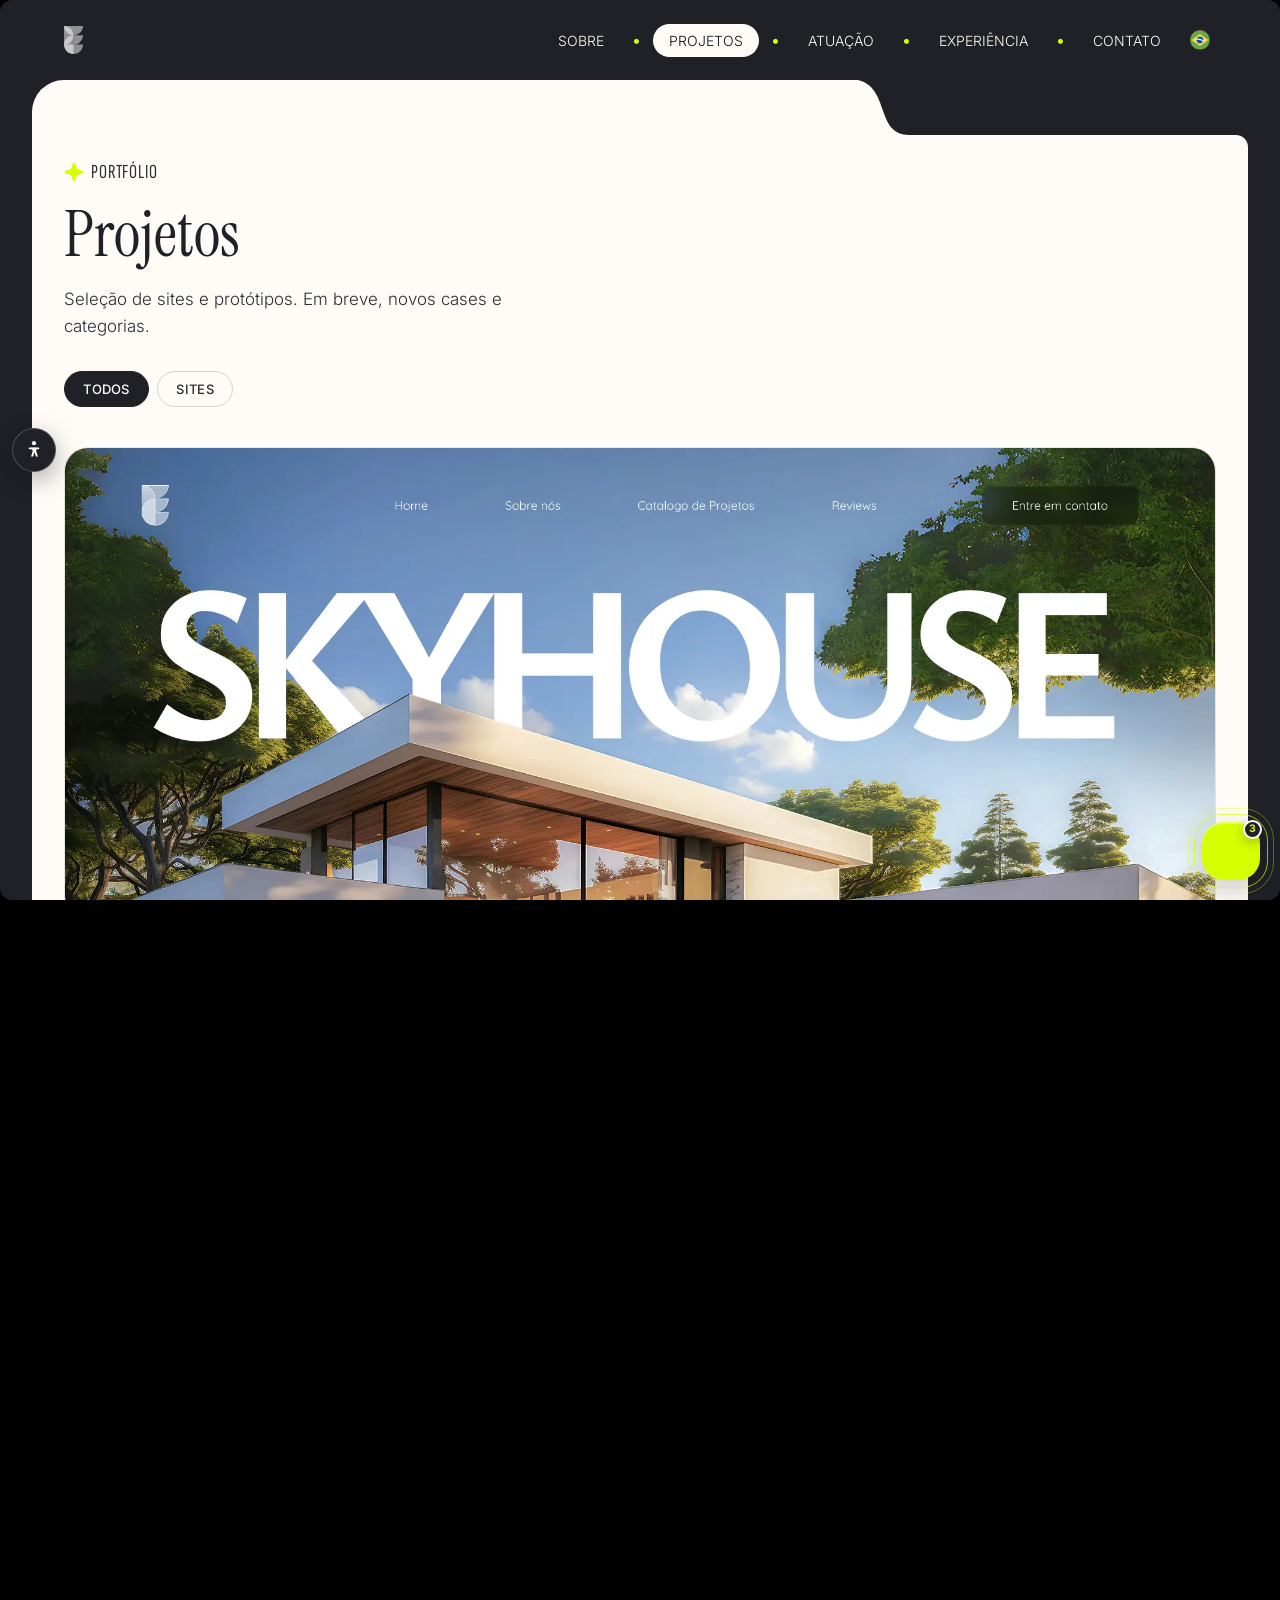
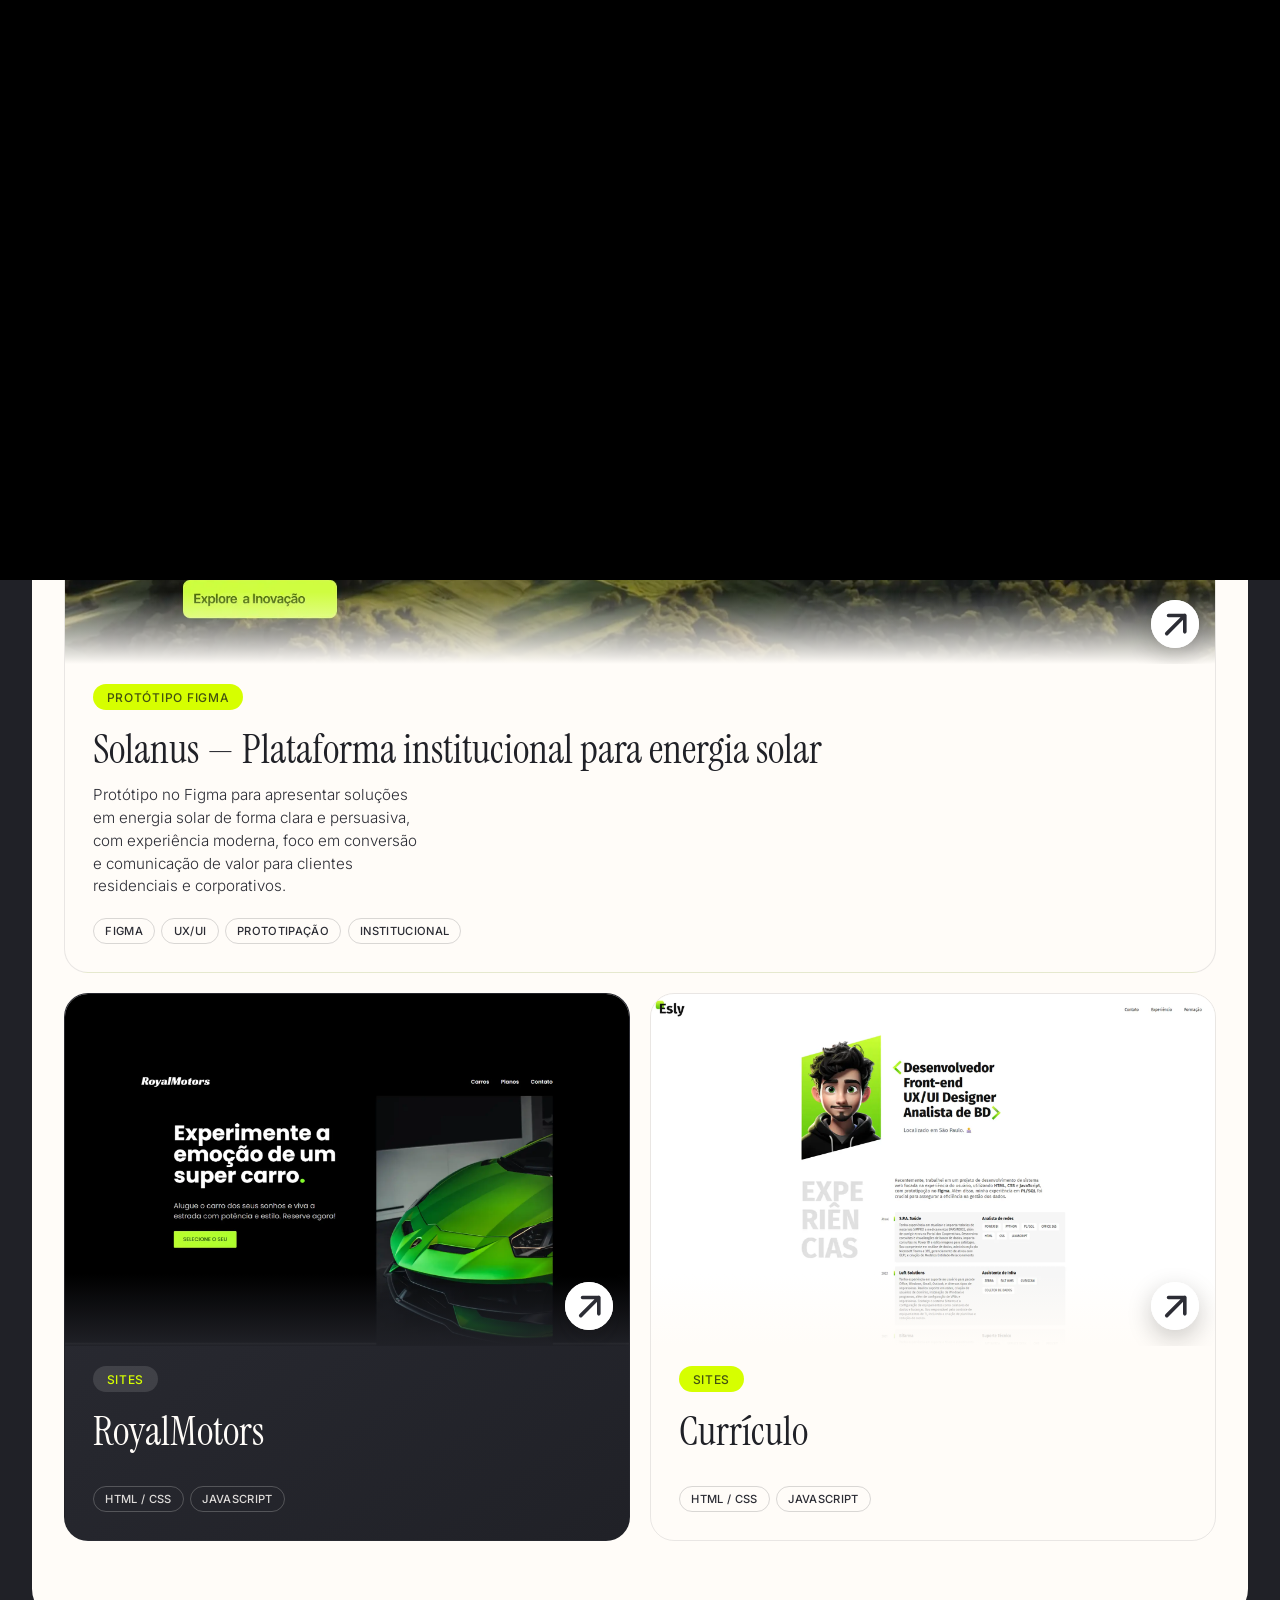
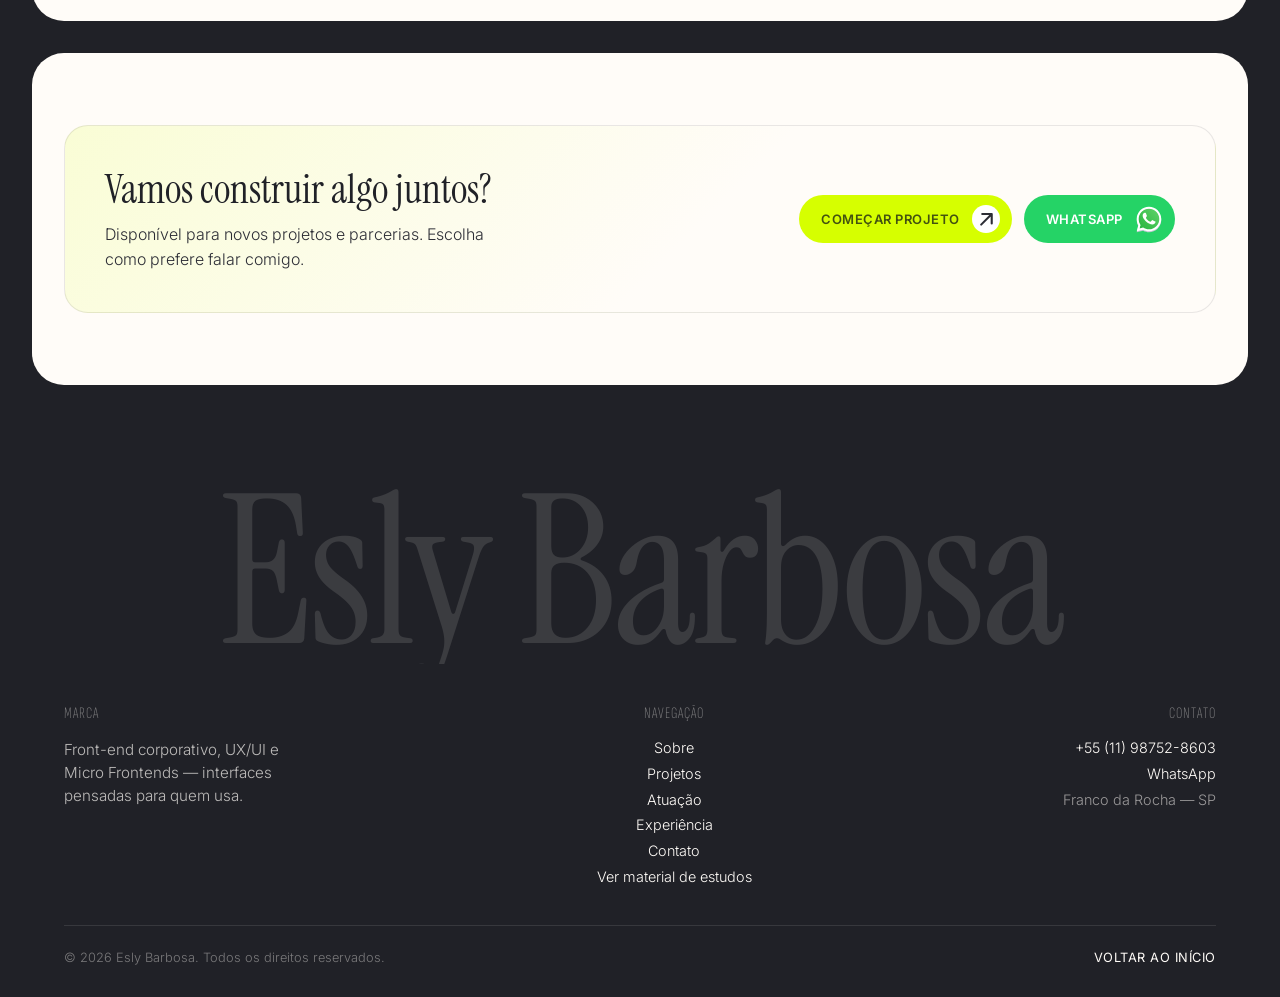
==== commit 2b745cd8: "adicionado outro site no footer" ====
--- a/projetos.html
+++ b/projetos.html
@@ -234,6 +234,7 @@
             <a href="index.html#atuacao">Atuação</a>
             <a href="index.html#experiencia">Experiência</a>
             <a href="index.html#contato">Contato</a>
+            <a href="#">Ver material de estudos</a>
           </nav>
         </div>
         <div class="footer-col footer-col--contact">
--- a/estilos/fab.css
+++ b/estilos/fab.css
@@ -49,7 +49,7 @@
   align-items: center;
   justify-content: space-between;
   gap: 0.75rem;
-  width: min(14.5rem, calc(100vw - 5.5rem));
+  width: min(10.5rem, calc(100vw - 5.5rem));
   min-height: 3.1rem;
   padding: 0.55rem 0.55rem 0.55rem 1rem;
   border-radius: 999px;
--- a/estilos/acessibilidade.css
+++ b/estilos/acessibilidade.css
@@ -322,8 +322,7 @@
 @media (max-width: 768px) {
   .a11y-widget {
     top: auto;
-    bottom: 1rem;
-    transform: none;
+    bottom: 0%
   }
 
   .a11y-panel {
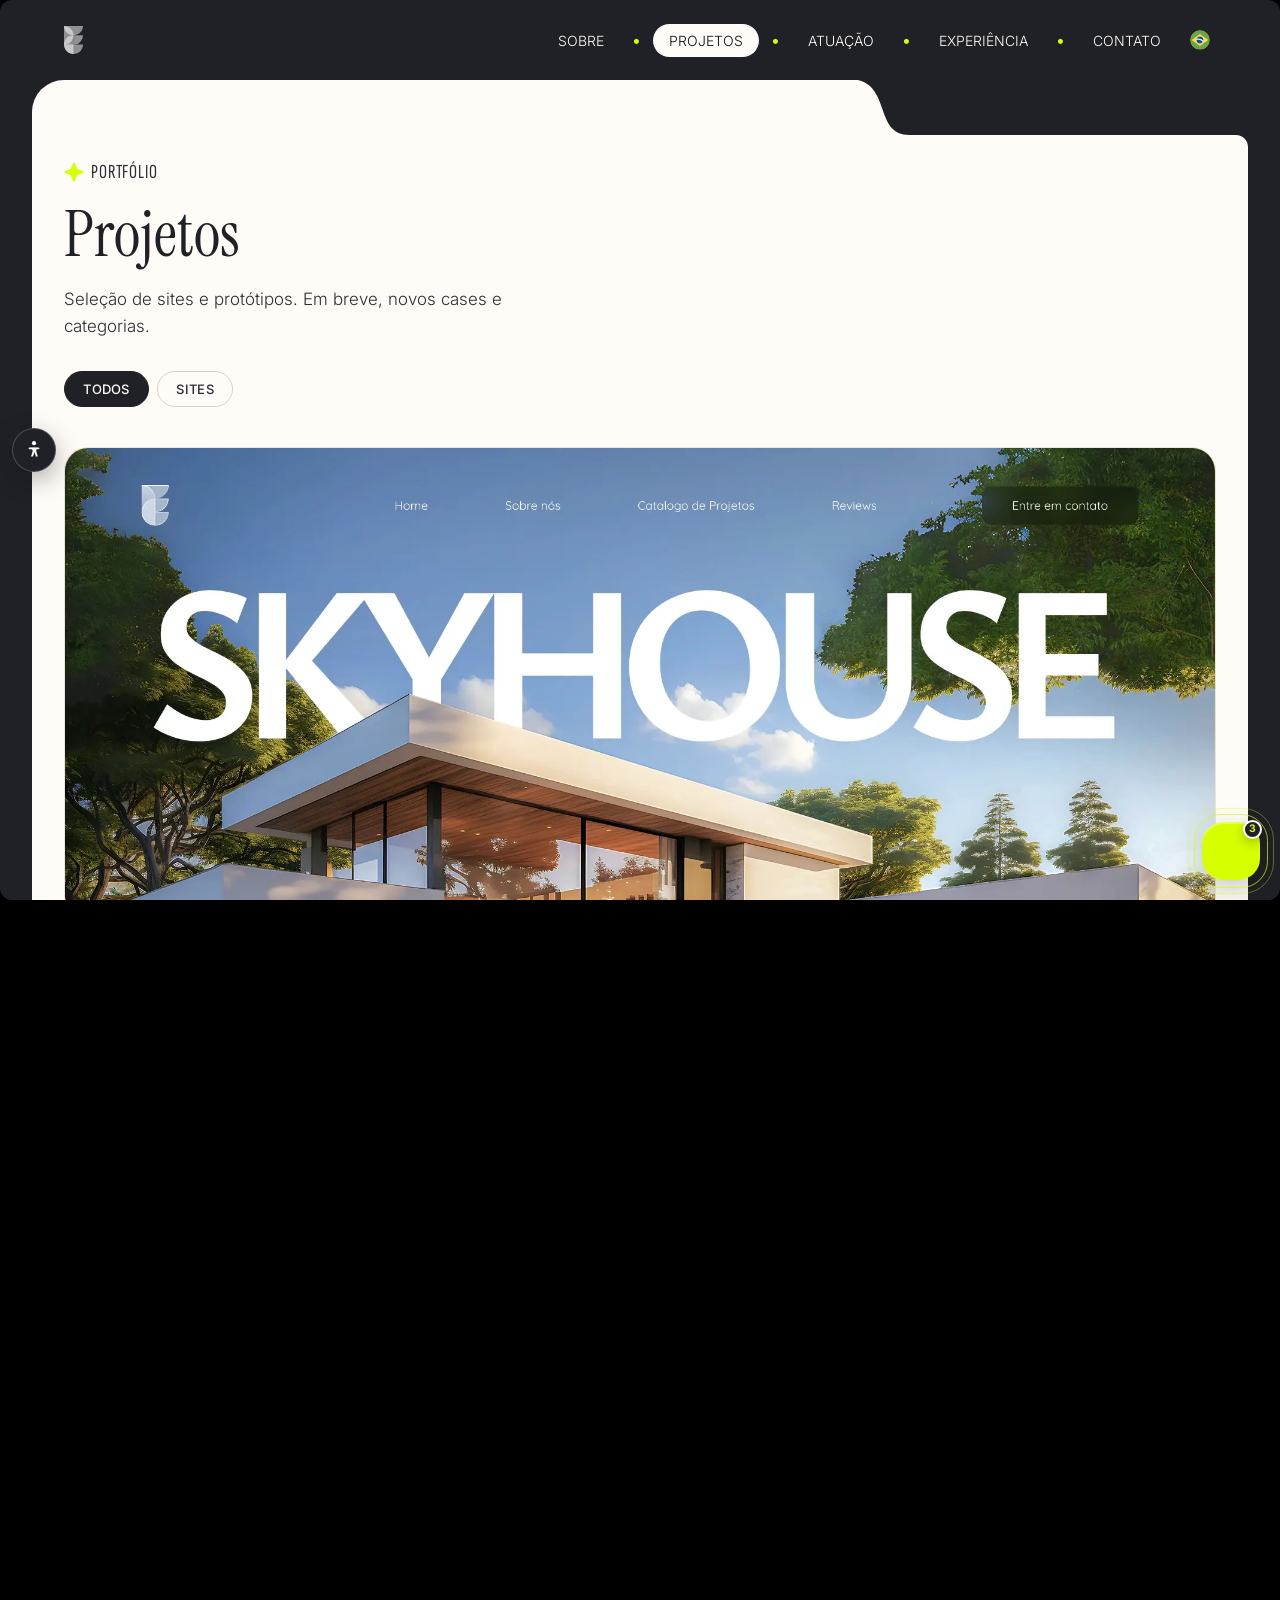
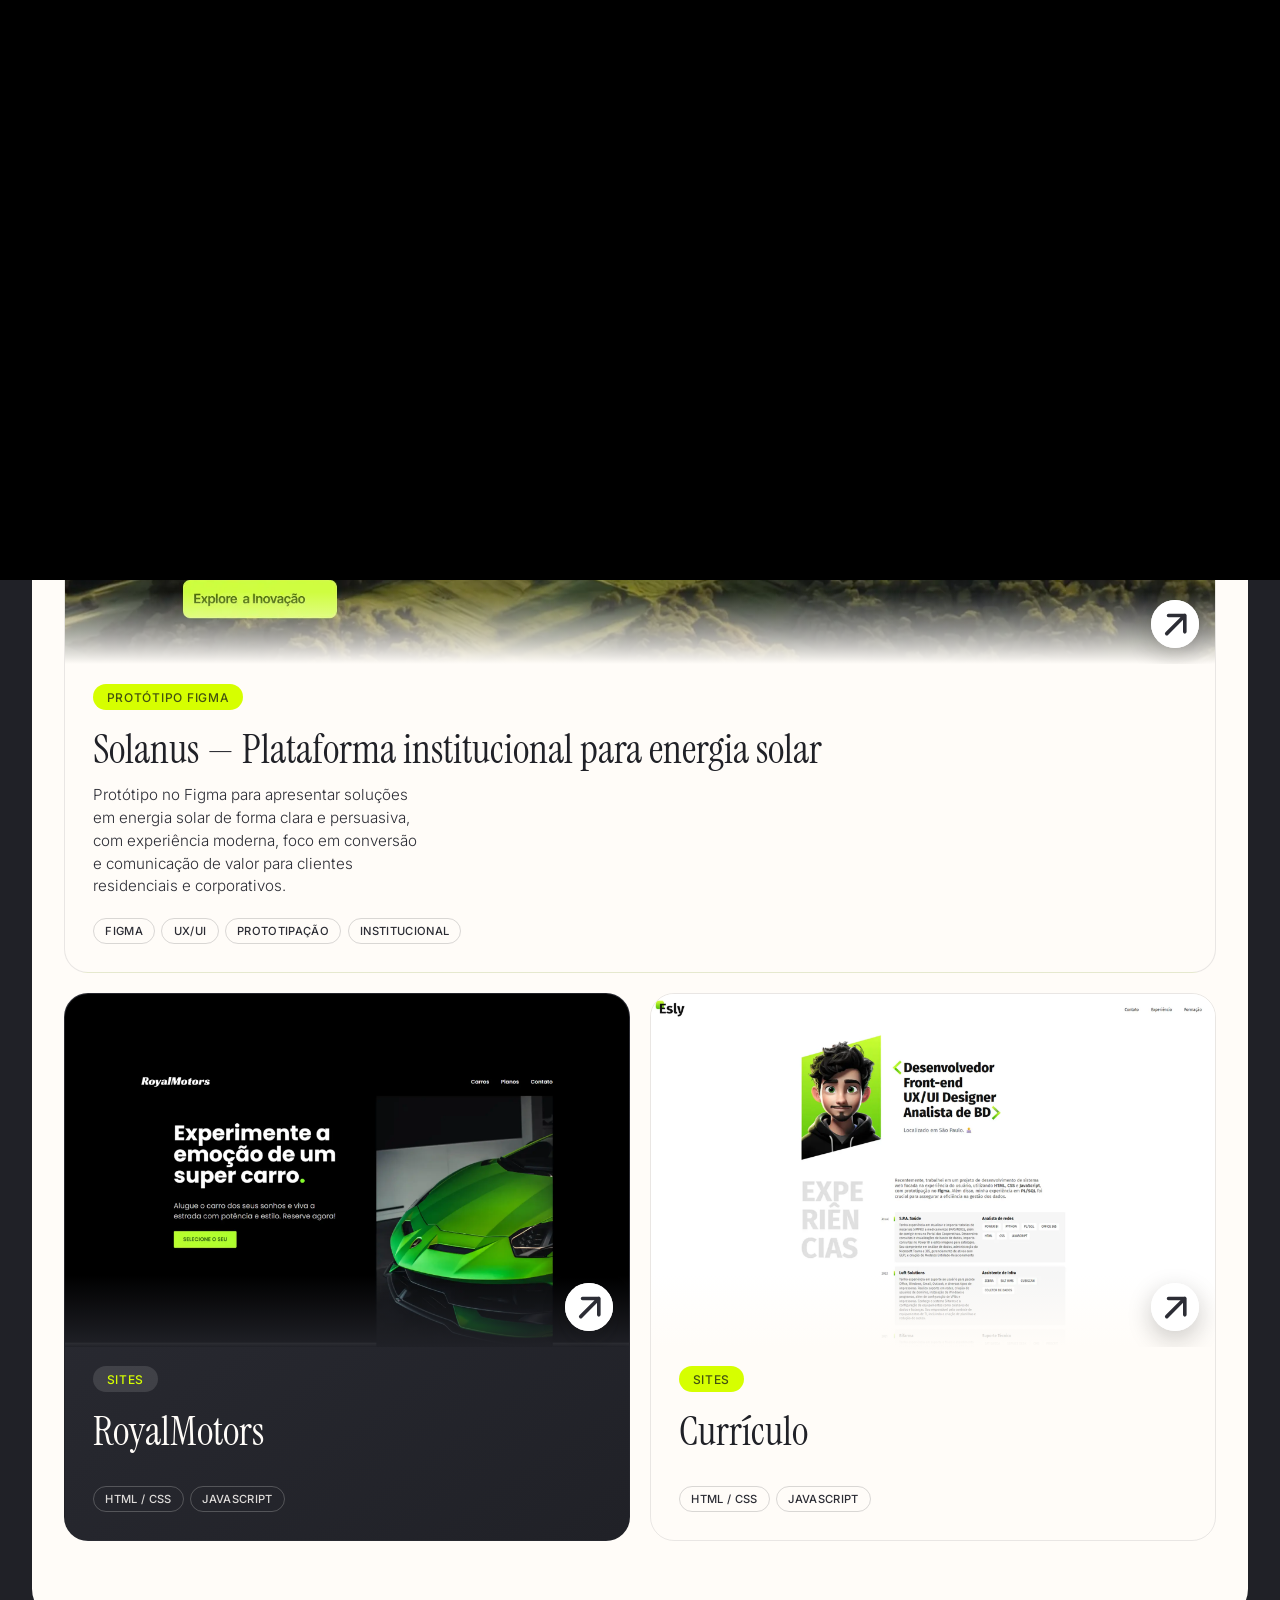
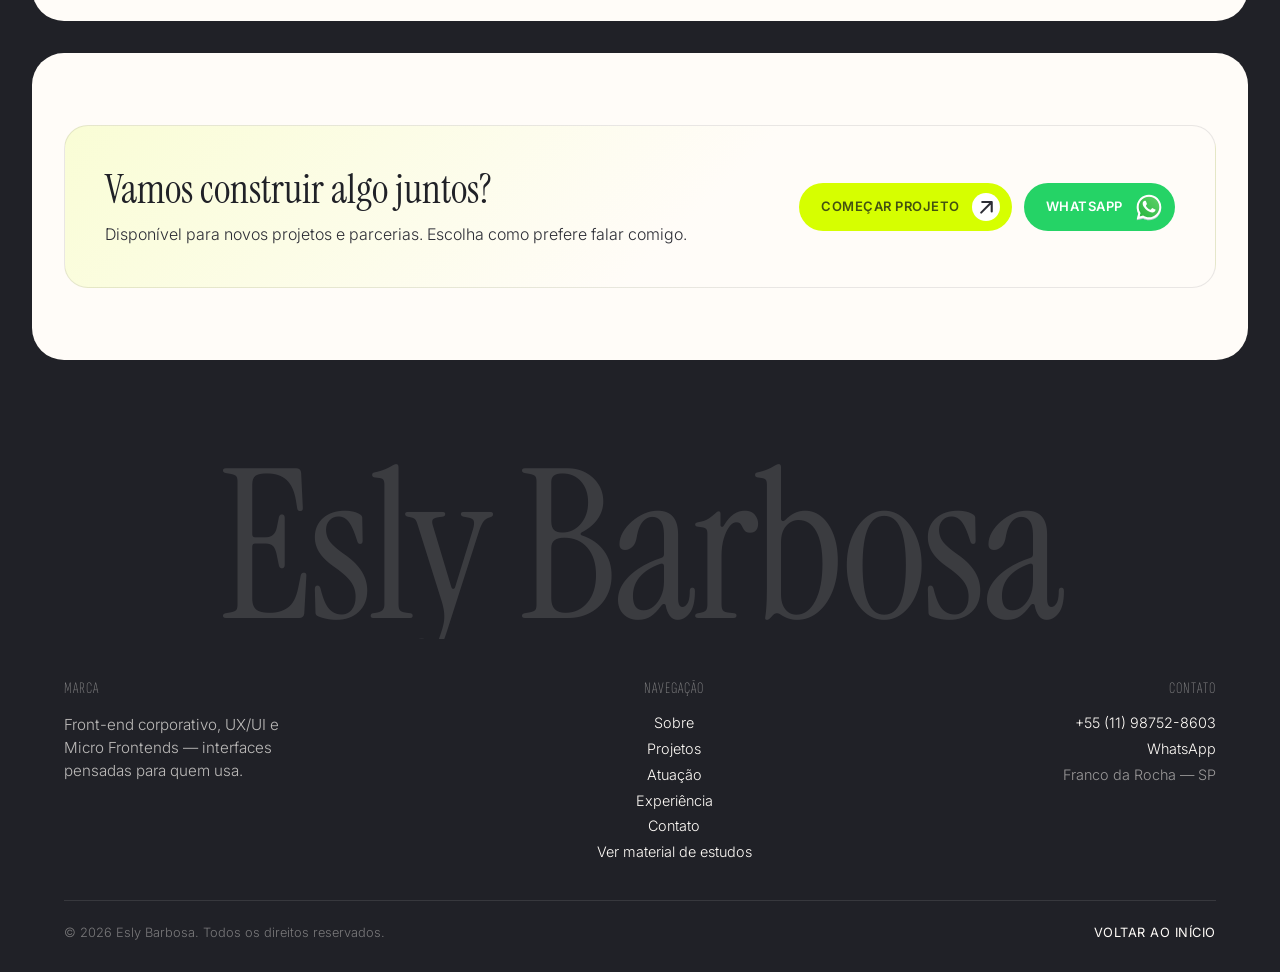
==== commit 4c72677b: "adicionado parte de sistemas e adicionado glare nas imagens" ====
--- a/projetos.html
+++ b/projetos.html
@@ -116,7 +116,7 @@
 
         <div class="projetos-page-grid" id="projetos-grid">
           <article id="skyhouse" class="projeto-card projeto-card--featured projeto-card--wide projeto-card--has-media" data-categoria="sites">
-            <figure class="projeto-card-media">
+            <figure class="projeto-card-media" data-tilt data-tilt-glare data-tilt-max-glare="0.8" data-tilt-max="0">
               <img src="imgs/skyhouse.webp" alt="Screenshot da landing page SkyHouse — arquitetura de alto padrão" width="1200" height="596" decoding="async">
               <a class="projeto-card-go" href="https://esly-ferreira.github.io/skyhouse/" target="_blank" rel="noopener noreferrer" aria-label="Abrir projeto SkyHouse">
                 <img src="svgs/link.svg" alt="" width="48" height="48" decoding="async" aria-hidden="true">
@@ -138,7 +138,7 @@
           </article>
 
           <article id="solanus" class="projeto-card projeto-card--accent projeto-card--wide projeto-card--has-media" data-categoria="sites">
-            <figure class="projeto-card-media">
+            <figure class="projeto-card-media" data-tilt data-tilt-glare data-tilt-max-glare="0.8" data-tilt-max="0">
               <img src="imgs/solarenergy.webp" alt="Protótipo no Figma da plataforma Solanus — energia solar" width="1200" height="688" decoding="async">
               <a class="projeto-card-go" href="https://www.figma.com/design/hrrUiXdt8PVBBzJCVDn071/Sites?node-id=2032-2&t=cQRMUGOJSzXvNRSL-1" target="_blank" rel="noopener noreferrer" aria-label="Abrir protótipo Solanus no Figma">
                 <img src="svgs/link.svg" alt="" width="48" height="48" decoding="async" aria-hidden="true">
@@ -160,7 +160,7 @@
           </article>
 
           <article id="royalmotors" class="projeto-card projeto-card--dark projeto-card--has-media" data-categoria="sites">
-            <figure class="projeto-card-media">
+            <figure class="projeto-card-media" data-tilt data-tilt-glare data-tilt-max-glare="0.8" data-tilt-max="0">
               <img src="imgs/royalmotors.webp" alt="Screenshot do site RoyalMotors — aluguel de supercarros" width="1200" height="591" decoding="async">
               <a class="projeto-card-go" href="https://esly-ferreira.github.io/royalmotors/" target="_blank" rel="noopener noreferrer" aria-label="Abrir projeto RoyalMotors">
                 <img src="svgs/link.svg" alt="" width="48" height="48" decoding="async" aria-hidden="true">
@@ -179,7 +179,7 @@
           </article>
 
           <article id="curriculo" class="projeto-card projeto-card--has-media" data-categoria="sites">
-            <figure class="projeto-card-media">
+            <figure class="projeto-card-media" data-tilt data-tilt-glare data-tilt-max-glare="0.8" data-tilt-max="0">
               <img src="imgs/curriculo.webp" alt="Screenshot do site currículo — portfólio pessoal" width="1200" height="594" decoding="async">
               <a class="projeto-card-go" href="https://esly-ferreira.github.io/curriculo/" target="_blank" rel="noopener noreferrer" aria-label="Abrir projeto Currículo">
                 <img src="svgs/link.svg" alt="" width="48" height="48" decoding="async" aria-hidden="true">
@@ -324,6 +324,8 @@
   <script src="scripts/fab.js" defer></script>
   <script src="scripts/reveal.js" defer></script>
   <script src="scripts/acessibilidade.js" defer></script>
+  <script src="scripts/vanillaTilt.js" defer></script>
+  <script src="scripts/tilt.js" defer></script>
 </body>
 
 </html>
--- a/estilos/base.css
+++ b/estilos/base.css
@@ -210,13 +210,15 @@
   transition: transform 0.35s ease;
 }
 
-.surface:hover .section-label-icon {
-  animation: section-star-spin 1.1s linear infinite;
-}
-
-@media (max-width: 900px), (pointer: coarse), (prefers-reduced-motion: reduce) {
+@media (hover: hover) and (pointer: fine) {
   .surface:hover .section-label-icon {
-    animation: none;
+    animation: section-star-spin 1.1s linear infinite;
+  }
+}
+
+@media (hover: none), (pointer: coarse) {
+  .surface .section-label-icon {
+    animation: section-star-spin 1.1s linear infinite;
   }
 }
 
@@ -227,8 +229,8 @@
 }
 
 @media (prefers-reduced-motion: reduce) {
-  .surface:hover .section-label-icon {
-    animation: none;
+  .section-label-icon {
+    animation: none !important;
   }
 }
 
@@ -363,19 +365,13 @@
 .btn-linkedin {
   background-color: #0a66c2;
   color: #fff;
-  padding: 10px 12px 10px 22px;
-  border-radius: 60px;
+  padding: 10px;
+  border-radius: 50%;
   border: none;
   cursor: pointer;
-  text-transform: uppercase;
   display: inline-flex;
   align-items: center;
-  gap: 12px;
-  font-family: var(--font-sans);
-  font-size: 0.8125rem;
-  font-weight: 600;
-  letter-spacing: 0.04em;
-  line-height: 1;
+  justify-content: center;
   transition:
     background-color 0.3s ease,
     color 0.3s ease,
--- a/estilos/animacoes.css
+++ b/estilos/animacoes.css
@@ -104,6 +104,8 @@
 .reveal-group .reveal-item {
   opacity: 0;
   transform: translateY(var(--reveal-distance));
+  max-width: 100%;
+  min-width: 0;
 }
 
 .reveal-group.reveal-left .reveal-item {
--- a/estilos/sections.css
+++ b/estilos/sections.css
@@ -7,6 +7,11 @@
   grid-template-columns: minmax(0, 1fr) minmax(0, 1.1fr);
   gap: 3rem 4rem;
   align-items: start;
+}
+
+.split-layout > * {
+  min-width: 0;
+  max-width: 100%;
 }
 
 @media (max-width: 900px) {
@@ -119,6 +124,388 @@
   }
 }
 
+/* ——— Sistemas ——— */
+
+.sistemas {
+  position: relative;
+}
+
+.sistemas-layout {
+  --sistemas-visual-width: clamp(36rem, 54vw, 52rem);
+  position: relative;
+  z-index: 1;
+  overflow: visible;
+  /* header (12.2:1) + vídeo (16:9) do player, para o card nunca estourar a seção */
+  min-height: calc(var(--sistemas-visual-width) * 0.645);
+}
+
+.sistemas-content {
+  position: relative;
+  z-index: 1;
+  display: flex;
+  flex-direction: column;
+  gap: 2rem;
+  max-width: min(44ch, 46%);
+}
+
+.sistemas-content .section-lead {
+  margin-top: 0.25rem;
+}
+
+[data-sistemas-title],
+[data-sistemas-lead] {
+  text-wrap: pretty;
+}
+
+.sistemas-text-word {
+  display: inline;
+  white-space: nowrap;
+}
+
+.sistemas-text-unit {
+  display: inline-block;
+  opacity: 0;
+  will-change: transform, opacity, filter;
+}
+
+[data-sistemas-title].is-animating .sistemas-text-unit,
+[data-sistemas-lead].is-animating .sistemas-text-unit {
+  animation: sistemas-text-reveal var(--sistemas-text-duration, 0.55s)
+    var(--reveal-ease) forwards;
+  animation-delay: var(--sistemas-text-delay, 0s);
+}
+
+@keyframes sistemas-text-reveal {
+  from {
+    opacity: 0;
+    transform: translateX(-0.85em);
+    filter: blur(10px);
+  }
+
+  to {
+    opacity: 1;
+    transform: translateX(0);
+    filter: blur(0);
+  }
+}
+
+@media (prefers-reduced-motion: reduce) {
+  .sistemas-text-unit {
+    opacity: 1;
+    animation: none !important;
+    filter: none;
+    transform: none;
+  }
+}
+
+.sistemas-tech {
+  display: flex;
+  flex-wrap: wrap;
+  gap: 0.625rem;
+}
+
+.sistemas-tech li {
+  display: inline-flex;
+  align-items: center;
+  gap: 0.45rem;
+  color: var(--b3);
+  border: 1px solid color-mix(in srgb, var(--b3) 22%, transparent);
+  border-radius: 100px;
+  padding: 0.5rem 1rem 0.5rem 0.75rem;
+  transition:
+    background 0.5s ease,
+    color 0.5s ease,
+    border-color 0.5s ease;
+}
+
+.sistemas-tech li img {
+  display: block;
+  width: 18px;
+  height: 18px;
+  flex-shrink: 0;
+  object-fit: contain;
+}
+
+.sistemas-tech li:hover {
+  background: var(--b2);
+  color: var(--w1);
+  border-color: var(--b2);
+}
+
+.sistemas-visual.reveal-group {
+  --sistemas-bezel: 3px;
+  --sistemas-radius: 12px;
+  --sistemas-media-ratio: 16 / 9;
+  position: absolute;
+  top: 50%;
+  right: -25%;
+  width: var(--sistemas-visual-width);
+  height: auto;
+  transform: translateY(-50%);
+  z-index: 0;
+  pointer-events: none;
+  user-select: none;
+}
+
+.sistemas-player {
+  display: flex;
+  flex-direction: column;
+  width: 100%;
+  overflow: hidden;
+  border-radius: var(--sistemas-radius);
+  background: #262b2f;
+  box-shadow: 0 24px 48px color-mix(in srgb, var(--b1) 18%, transparent);
+}
+
+.sistemas-header {
+  display: block;
+  width: 100%;
+  height: auto;
+  flex: 0 0 auto;
+}
+
+.sistemas-video-wrap {
+  position: relative;
+  flex: 0 0 auto;
+  width: auto;
+  margin: 0 var(--sistemas-bezel) var(--sistemas-bezel);
+  aspect-ratio: var(--sistemas-media-ratio);
+  border-radius: 0 0 calc(var(--sistemas-radius) - var(--sistemas-bezel))
+    calc(var(--sistemas-radius) - var(--sistemas-bezel));
+  overflow: hidden;
+}
+
+.sistemas-media-item {
+  position: absolute;
+  inset: 0;
+  display: block;
+  width: 100%;
+  height: 100%;
+  object-fit: cover;
+  object-position: center;
+  border-radius: inherit;
+  opacity: 0;
+  visibility: hidden;
+  transition:
+    opacity 0.55s var(--reveal-ease),
+    visibility 0.55s var(--reveal-ease);
+  pointer-events: none;
+  z-index: 0;
+}
+
+.sistemas-media-item.is-active {
+  opacity: 1;
+  visibility: visible;
+  z-index: 2;
+  pointer-events: auto;
+}
+
+.sistemas-carousel {
+  position: absolute;
+  left: 50%;
+  bottom: -2.75rem;
+  z-index: 2;
+  display: flex;
+  justify-content: center;
+  align-items: center;
+  gap: 0.5rem;
+  transform: translateX(-50%);
+  padding: 0;
+  pointer-events: auto;
+}
+
+.sistemas-carousel-toggle {
+  display: inline-flex;
+  align-items: center;
+  justify-content: center;
+  width: 2rem;
+  height: 2rem;
+  padding: 0;
+  border: 1px solid color-mix(in srgb, var(--w1) 8%, transparent);
+  border-radius: 999px;
+  background: color-mix(in srgb, var(--b2) 88%, transparent);
+  color: var(--w1);
+  cursor: pointer;
+  flex-shrink: 0;
+  box-shadow: 0 4px 16px color-mix(in srgb, var(--b1) 25%, transparent);
+  transition:
+    background-color 0.2s ease,
+    border-color 0.2s ease;
+}
+
+.sistemas-carousel-toggle:hover {
+  background: var(--b2);
+  border-color: color-mix(in srgb, var(--w1) 16%, transparent);
+}
+
+.sistemas-carousel-toggle:focus-visible {
+  outline: 2px solid var(--p1);
+  outline-offset: 2px;
+}
+
+.sistemas-carousel-toggle svg {
+  display: block;
+}
+
+.sistemas-carousel-toggle .sistemas-icon-play {
+  display: none;
+  margin-left: 1px;
+}
+
+.sistemas-carousel.is-paused .sistemas-carousel-toggle .sistemas-icon-pause {
+  display: none;
+}
+
+.sistemas-carousel.is-paused .sistemas-carousel-toggle .sistemas-icon-play {
+  display: block;
+}
+
+.sistemas-carousel.is-paused
+  .sistemas-carousel-dot.is-active
+  .sistemas-carousel-progress {
+  animation-play-state: paused;
+}
+
+.sistemas-carousel-track {
+  display: flex;
+  align-items: center;
+  gap: 0.4rem;
+  padding: 0.5rem 0.85rem;
+  border-radius: 999px;
+  background: color-mix(in srgb, var(--b2) 88%, transparent);
+  border: 1px solid color-mix(in srgb, var(--w1) 8%, transparent);
+  box-shadow: 0 4px 16px color-mix(in srgb, var(--b1) 25%, transparent);
+}
+
+.sistemas-carousel-dot {
+  width: 6px;
+  height: 6px;
+  padding: 0;
+  border: none;
+  border-radius: 999px;
+  background: color-mix(in srgb, var(--w1) 38%, transparent);
+  cursor: pointer;
+  flex-shrink: 0;
+  transition:
+    width 0.3s ease,
+    background-color 0.3s ease;
+}
+
+.sistemas-carousel-dot.is-active {
+  position: relative;
+  width: 1.75rem;
+  height: 6px;
+  background: color-mix(in srgb, var(--w1) 38%, transparent);
+  overflow: hidden;
+  cursor: default;
+}
+
+.sistemas-carousel-progress {
+  position: absolute;
+  inset: 0;
+  width: 0;
+  border-radius: inherit;
+  background: var(--w1);
+}
+
+.sistemas-carousel-dot.is-active .sistemas-carousel-progress {
+  animation: sistemas-carousel-fill var(--sistemas-slide-duration, 5s) linear
+    forwards;
+}
+
+@keyframes sistemas-carousel-fill {
+  from {
+    width: 0;
+  }
+
+  to {
+    width: 100%;
+  }
+}
+
+@media (prefers-reduced-motion: reduce) {
+  .sistemas-media-item {
+    transition: none;
+  }
+
+  .sistemas-carousel-dot.is-active .sistemas-carousel-progress {
+    animation: none;
+    width: 100%;
+  }
+}
+
+@media (max-width: 1100px) {
+  .sistemas-content {
+    max-width: min(44ch, 52%);
+  }
+
+  .sistemas-visual.reveal-group {
+    right: -240px;
+  }
+}
+
+@media (max-width: 1500px) {
+  .sistemas-visual.reveal-group {
+    right: -20%;
+  }
+}
+
+@media (max-width: 900px) {
+  .sistemas-layout {
+    min-height: 0;
+  }
+
+  .sistemas-content {
+    max-width: none;
+  }
+
+  .sistemas-visual.reveal-group {
+    position: relative;
+    top: auto;
+    bottom: auto;
+    right: auto;
+    width: calc(100% + 48px);
+    height: auto;
+    transform: none;
+    margin-top: 2.5rem;
+    padding-bottom: 3rem;
+  }
+}
+
+@media (max-width: 768px) {
+  .sistemas-visual.reveal-group {
+    --sistemas-bezel: 2px;
+    --sistemas-radius: 10px;
+    width: calc(100% + 32px);
+    margin-inline: -16px;
+    border-radius: 10px;
+    margin: 2rem;
+  }
+
+  .sistemas-carousel {
+    bottom: -2.25rem;
+  }
+}
+
+@media (prefers-reduced-motion: reduce) {
+  video.sistemas-media-item {
+    display: none;
+  }
+
+  .sistemas-video-wrap::after {
+    content: "";
+    position: absolute;
+    inset: 0;
+    border-radius: inherit;
+    background: linear-gradient(
+      135deg,
+      color-mix(in srgb, var(--p3) 18%, var(--b1)) 0%,
+      var(--b1) 50%,
+      color-mix(in srgb, var(--p1) 12%, var(--b1)) 100%
+    );
+  }
+}
+
 /* ——— Atuação / Serviços ——— */
 
 .servicos-header {
@@ -226,14 +613,19 @@
   display: flex;
   flex-direction: column;
   gap: 1.25rem;
+  min-width: 0;
+  max-width: 100%;
 }
 
 .experiencia-intro .section-title {
   margin-bottom: 0.5rem;
+  max-width: 100%;
+  overflow-wrap: break-word;
 }
 
 .experiencia-intro .section-lead {
-  max-width: 42ch;
+  max-width: min(42ch, 100%);
+  overflow-wrap: break-word;
 }
 
 .experiencia-lista {
@@ -248,6 +640,8 @@
   gap: 0.2rem;
   padding: 0.85rem 0;
   border-bottom: 1px solid color-mix(in srgb, var(--b3) 10%, transparent);
+  font-size: 15px;
+  color: #101114;
 }
 
 .experiencia-item:first-child {
@@ -314,7 +708,8 @@
   letter-spacing: 0.03em;
   color: color-mix(in srgb, var(--b3) 55%, transparent);
   white-space: nowrap;
-  flex-shrink: 0;
+  flex-shrink: 1;
+  min-width: 0;
   transition: color 0.25s var(--anim-ease);
 }
 
@@ -444,6 +839,14 @@
     align-items: flex-start;
     gap: 0.25rem;
   }
+
+  .curso-item span {
+    white-space: normal;
+  }
+
+  .experiencia-intro .section-lead {
+    max-width: 100%;
+  }
 }
 
 @media (prefers-reduced-motion: reduce) {
@@ -700,7 +1103,11 @@
   padding: clamp(1.75rem, 4vw, 2.5rem);
   border-radius: 24px;
   background:
-    linear-gradient(135deg, color-mix(in srgb, var(--p3) 28%, var(--w1)) 0%, var(--w1) 55%),
+    linear-gradient(
+      135deg,
+      color-mix(in srgb, var(--p3) 28%, var(--w1)) 0%,
+      var(--w1) 55%
+    ),
     var(--w1);
   border: 1px solid color-mix(in srgb, var(--b3) 10%, transparent);
 }
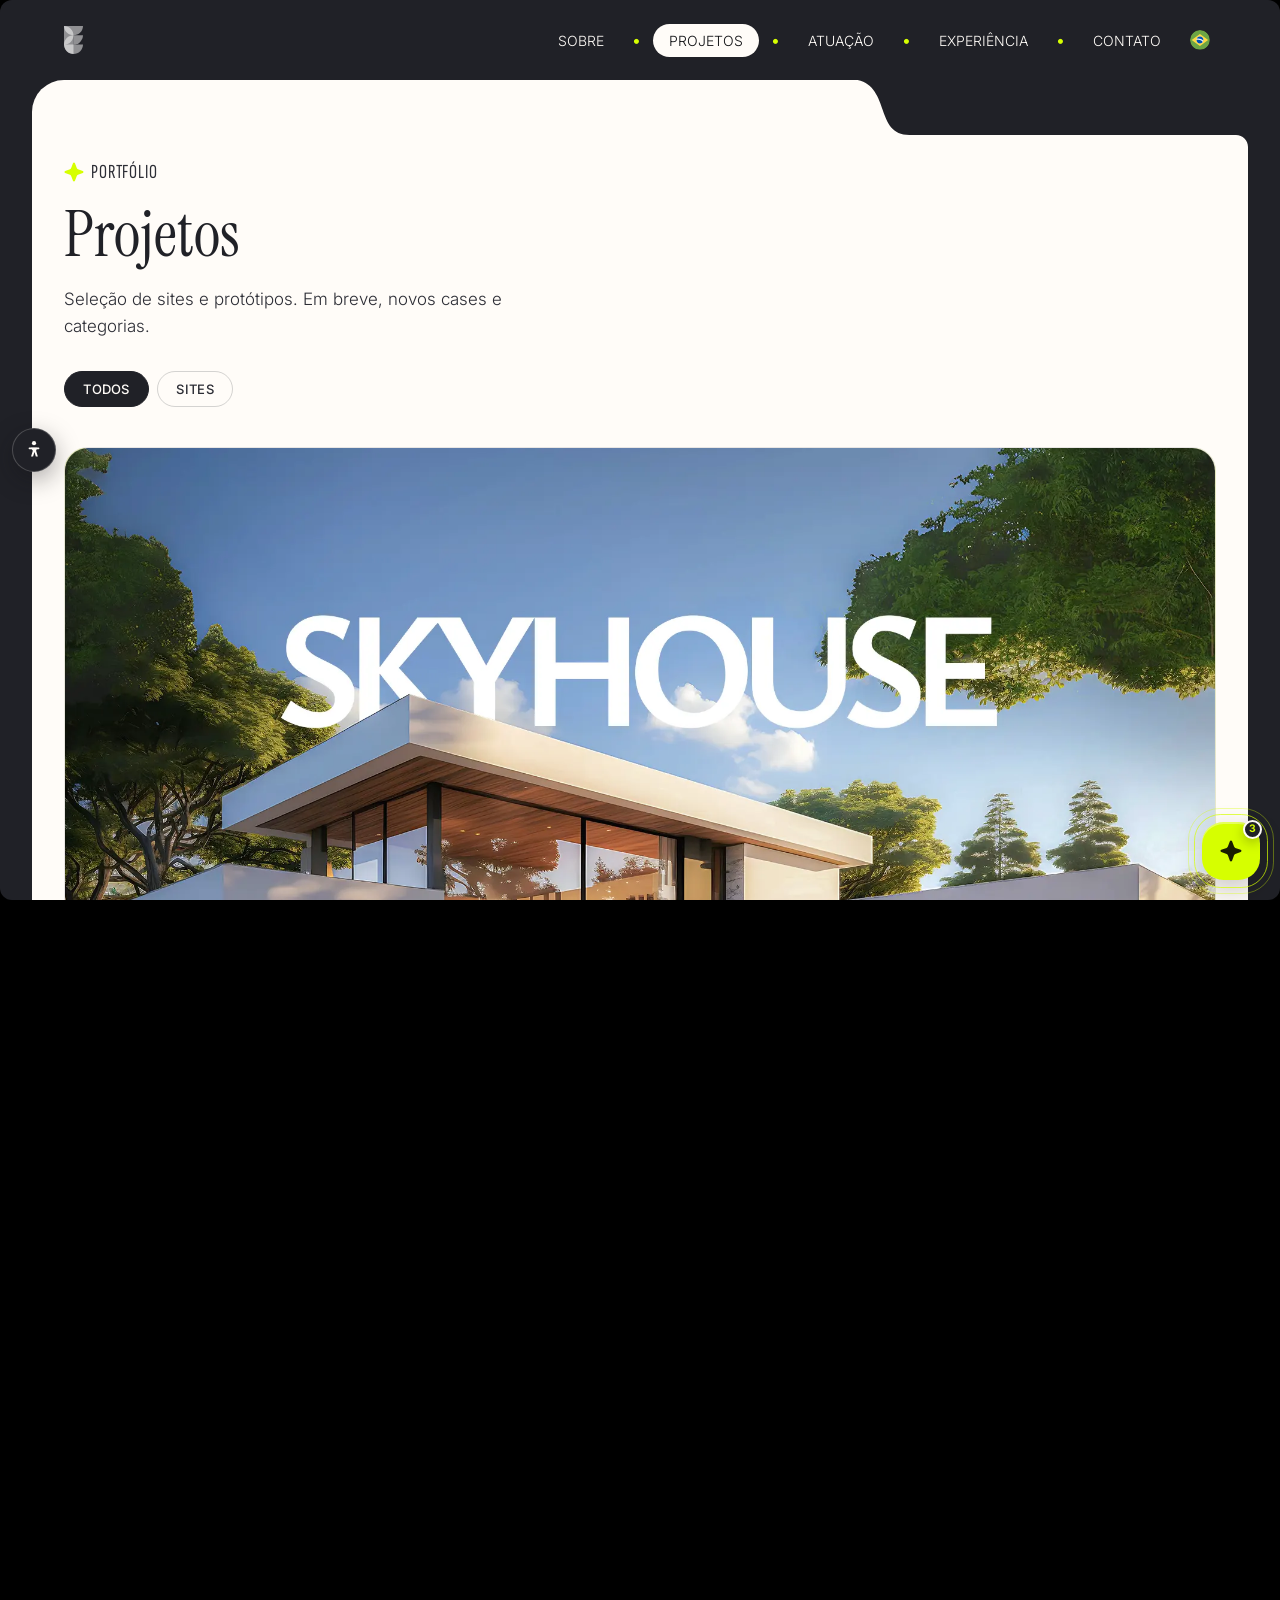
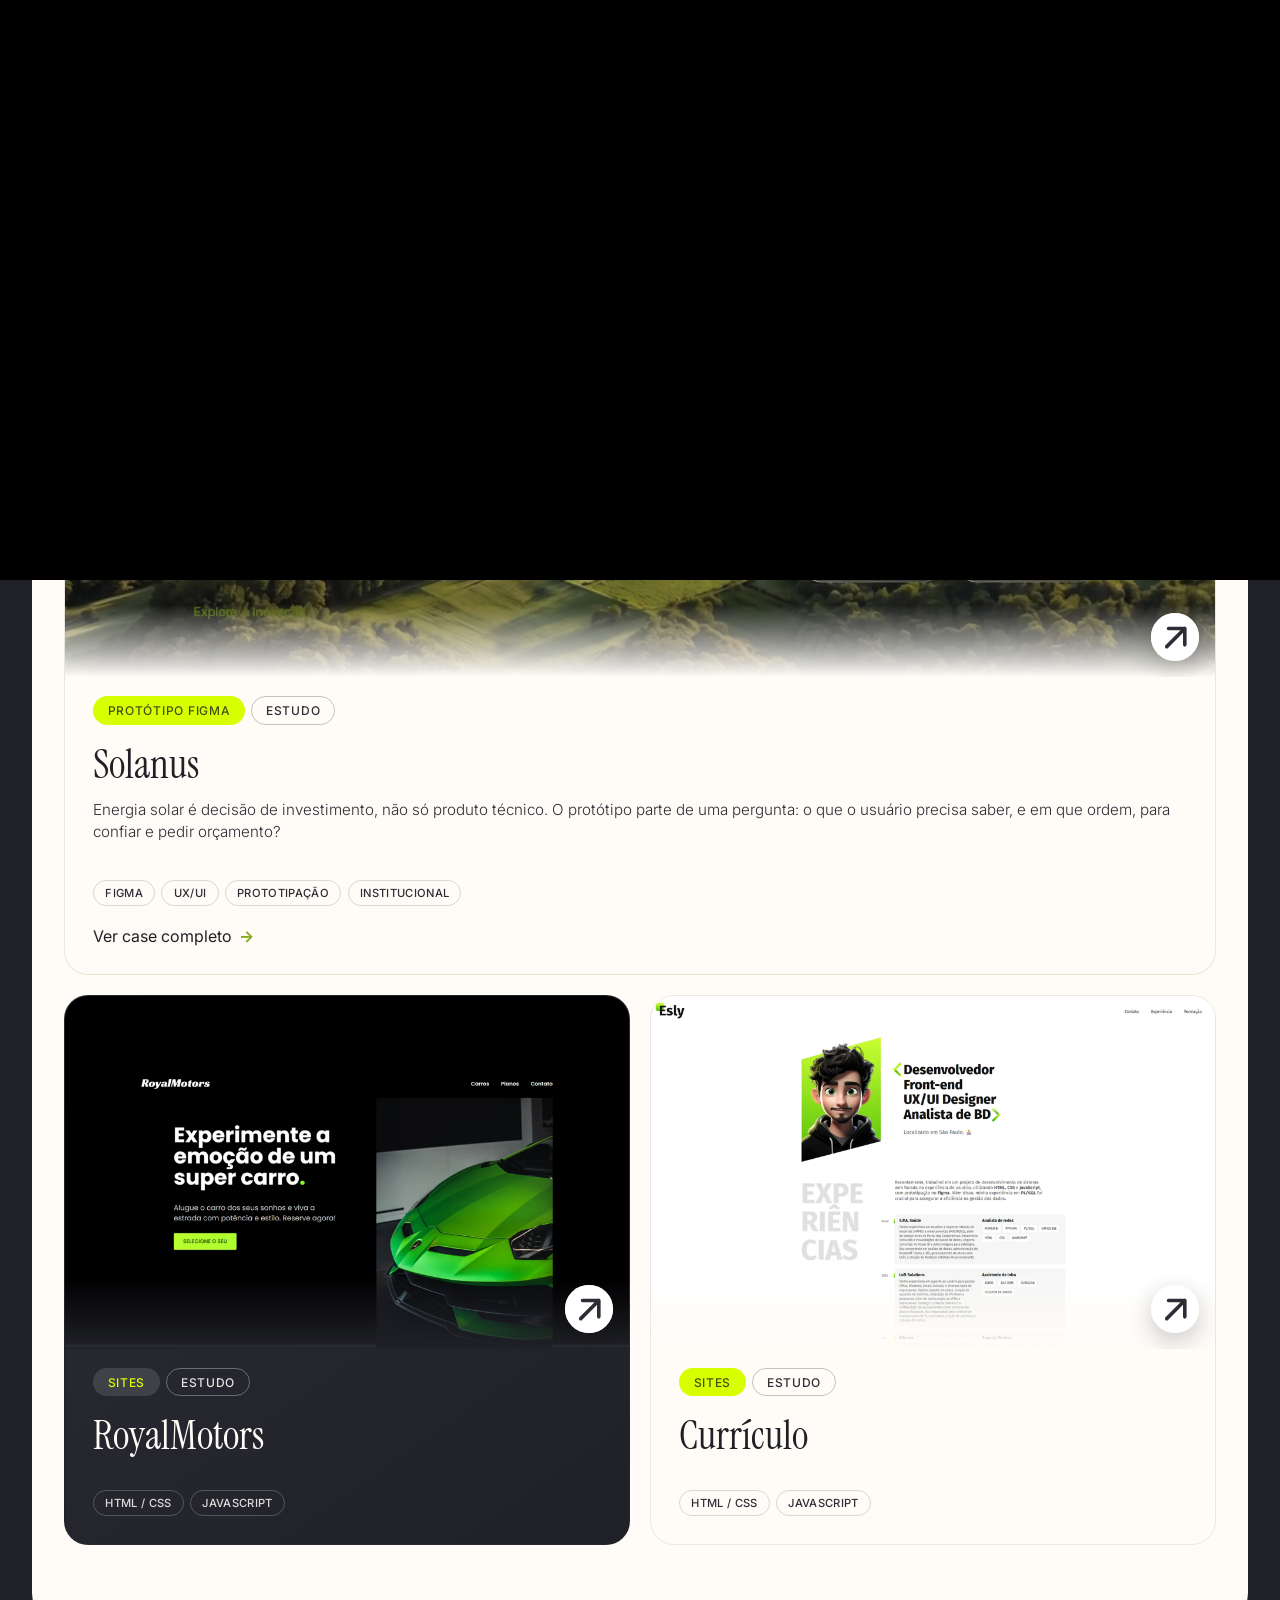
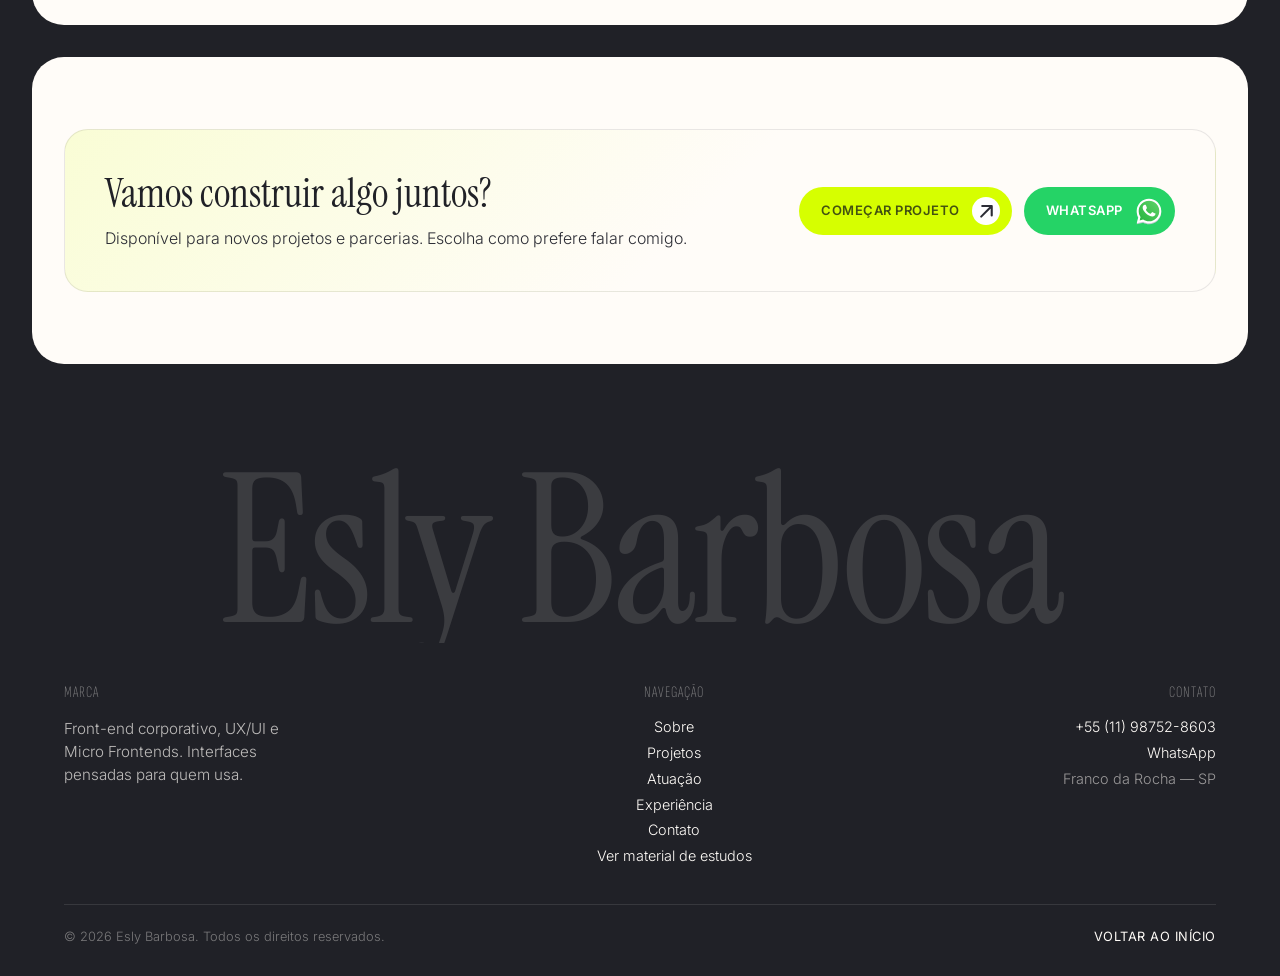
==== commit f4ea7a3d: "correção de texto" ====
--- a/projetos.html
+++ b/projetos.html
@@ -123,17 +123,19 @@
               </a>
             </figure>
             <div class="projeto-card-top">
-              <span class="projeto-tag">Sites</span>
+              <span class="projeto-tag">Landing page</span>
+              <span class="projeto-tag projeto-tag--estudo">Estudo</span>
             </div>
             <div class="projeto-card-body">
-              <h3>SkyHouse — Landing page para arquitetura de alto padrão</h3>
-              <p>Experiência premium focada em conversão, combinando animações fluidas, catálogo de projetos e uma identidade visual sofisticada para transmitir exclusividade.</p>
+              <h3>SkyHouse</h3>
+              <p>Landing page genérica não vende imóvel de R$2M+. Cada scroll precisa justificar o padrão do produto: catálogo antes da explicação, animação como argumento, não decoração.</p>
               <div class="projeto-stack">
                 <span>HTML / CSS</span>
                 <span>JavaScript</span>
                 <span>Animações</span>
                 <span>UX/UI</span>
               </div>
+              <button type="button" class="btn-ghost projeto-card-link" data-case="skyhouse">Ver case completo <span class="btn-ghost-arrow" aria-hidden="true">→</span></button>
             </div>
           </article>
 
@@ -146,16 +148,18 @@
             </figure>
             <div class="projeto-card-top">
               <span class="projeto-tag">Protótipo Figma</span>
+              <span class="projeto-tag projeto-tag--estudo">Estudo</span>
             </div>
             <div class="projeto-card-body">
-              <h3>Solanus — Plataforma institucional para energia solar</h3>
-              <p>Protótipo no Figma para apresentar soluções em energia solar de forma clara e persuasiva, com experiência moderna, foco em conversão e comunicação de valor para clientes residenciais e corporativos.</p>
+              <h3>Solanus</h3>
+              <p>Energia solar é decisão de investimento, não só produto técnico. O protótipo parte de uma pergunta: o que o usuário precisa saber, e em que ordem, para confiar e pedir orçamento?</p>
               <div class="projeto-stack">
                 <span>Figma</span>
                 <span>UX/UI</span>
                 <span>Prototipação</span>
                 <span>Institucional</span>
               </div>
+              <button type="button" class="btn-ghost projeto-card-link" data-case="solanus">Ver case completo <span class="btn-ghost-arrow" aria-hidden="true">→</span></button>
             </div>
           </article>
 
@@ -168,6 +172,7 @@
             </figure>
             <div class="projeto-card-top">
               <span class="projeto-tag">Sites</span>
+              <span class="projeto-tag projeto-tag--estudo">Estudo</span>
             </div>
             <div class="projeto-card-body">
               <h3>RoyalMotors</h3>
@@ -187,6 +192,7 @@
             </figure>
             <div class="projeto-card-top">
               <span class="projeto-tag">Sites</span>
+              <span class="projeto-tag projeto-tag--estudo">Estudo</span>
             </div>
             <div class="projeto-card-body">
               <h3>Currículo</h3>
@@ -224,7 +230,7 @@
       <div class="footer-content">
         <div class="footer-col footer-col--about">
           <h3>Marca</h3>
-          <p>Front-end corporativo, UX/UI e Micro Frontends — interfaces pensadas para quem usa.</p>
+          <p>Front-end corporativo, UX/UI e Micro Frontends. Interfaces pensadas para quem usa.</p>
         </div>
         <div class="footer-col footer-col--nav">
           <h3>Navegação</h3>
@@ -319,6 +325,69 @@
     </div>
   </div>
 
+  <dialog class="case-modal" id="case-modal" aria-labelledby="case-modal-title">
+    <div class="case-modal-panel">
+      <button type="button" class="case-modal-close" data-case-close aria-label="Fechar case">
+        <svg viewBox="0 0 14 14" fill="none" aria-hidden="true">
+          <path d="M1 1l12 12M13 1L1 13" stroke="currentColor" stroke-width="1.75" stroke-linecap="round"/>
+        </svg>
+      </button>
+      <div class="case-modal-body" data-case-body></div>
+    </div>
+  </dialog>
+
+  <template id="case-skyhouse">
+    <p class="case-modal-eyebrow">Landing page · Estudo</p>
+    <h2 id="case-modal-title">SkyHouse: quando o digital precisa parecer tão alto padrão quanto o produto</h2>
+    <p>O problema: uma landing page genérica não vende imóvel de R$2M+. O público que busca esse tipo de produto já viu dezenas de sites de arquitetura iguais: mesma grid, mesmo carrossel, mesma promessa vaga de "exclusividade".</p>
+    <p>A decisão não foi "fazer uma página bonita". Foi entender que cada segundo de scroll precisava justificar o padrão do produto. Isso definiu o ritmo da animação (fluida, não decorativa), a ordem do catálogo de projetos (mostrar antes de explicar) e a cadência da página inteira.</p>
+    <div class="projeto-resultado">
+      <p class="projeto-resultado-label">O que eu mediria</p>
+      <p>Em produção, acompanharia conversão do formulário de contato e profundidade de scroll até o catálogo: métricas que guiaram a ordem e o ritmo da página.</p>
+    </div>
+    <div class="projeto-stack">
+      <span>HTML / CSS</span>
+      <span>JavaScript</span>
+      <span>Animações</span>
+      <span>UX/UI</span>
+    </div>
+    <a class="case-modal-external" href="https://esly-ferreira.github.io/skyhouse/" target="_blank" rel="noopener noreferrer">Abrir projeto <span aria-hidden="true">↗</span></a>
+  </template>
+
+  <template id="case-solanus">
+    <p class="case-modal-eyebrow">Protótipo Figma · Estudo</p>
+    <h2 id="case-modal-title">Solanus: de "conceito técnico" a "decisão fácil de tomar"</h2>
+    <p>O problema não era falta de design, era falta de clareza. Energia solar é uma decisão de investimento, e o público (residencial e corporativo) precisa entender valor e retorno antes de qualquer detalhe técnico.</p>
+    <p>O protótipo no Figma foi construído em torno de uma pergunta única: o que essa pessoa precisa saber, e em que ordem, para confiar o suficiente e pedir um orçamento? Essa pergunta guiou toda a hierarquia de informação, da estrutura visual ao texto de cada seção.</p>
+    <div class="projeto-resultado">
+      <p class="projeto-resultado-label">O que eu mediria</p>
+      <p>Em produção, acompanharia taxa de conversão do formulário e tempo até a primeira interação: métricas que guiaram as decisões de estrutura da página.</p>
+    </div>
+    <div class="projeto-stack">
+      <span>Figma</span>
+      <span>UX/UI</span>
+      <span>Prototipação</span>
+      <span>Institucional</span>
+    </div>
+    <a class="case-modal-external" href="https://www.figma.com/design/hrrUiXdt8PVBBzJCVDn071/Sites?node-id=2032-2&t=cQRMUGOJSzXvNRSL-1" target="_blank" rel="noopener noreferrer">Abrir protótipo <span aria-hidden="true">↗</span></a>
+  </template>
+
+  <template id="case-portal">
+    <p class="case-modal-eyebrow">Front-end · Estudo</p>
+    <h2 id="case-modal-title">Portal de serviços: componentes reutilizáveis para um time que não podia parar de crescer</h2>
+    <p>Interfaces responsivas isoladas resolvem problema de tela. Não resolvem problema de escala. O desafio foi construir componentes que outros desenvolvedores pudessem reaproveitar sem reescrever do zero a cada nova feature.</p>
+    <p>Isso definiu a arquitetura: padrões compartilhados, estados de carregamento explícitos em cada etapa do fluxo, e uma base que cresce com o time em vez de travar nele.</p>
+    <div class="projeto-resultado">
+      <p class="projeto-resultado-label">O que eu mediria</p>
+      <p>Em produção, acompanharia tempo médio para entregar uma feature nova com os componentes e taxa de reuso do sistema: métricas que guiaram a decisão de isolar padrões em vez de telas isoladas.</p>
+    </div>
+    <div class="projeto-stack">
+      <span>JavaScript</span>
+      <span>HTML / CSS</span>
+      <span>Vue.js</span>
+    </div>
+  </template>
+
   <script src="scripts/menu.js" defer></script>
   <script src="scripts/projetos-filtro.js" defer></script>
   <script src="scripts/fab.js" defer></script>
@@ -326,6 +395,7 @@
   <script src="scripts/acessibilidade.js" defer></script>
   <script src="scripts/vanillaTilt.js" defer></script>
   <script src="scripts/tilt.js" defer></script>
+  <script src="scripts/case-modal.js" defer></script>
 </body>
 
 </html>
--- a/estilos/base.css
+++ b/estilos/base.css
@@ -312,6 +312,56 @@
   transform: rotate(45deg);
 }
 
+.btn-secondary {
+  background-color: transparent;
+  color: var(--b2);
+  padding: 10px 12px 10px 22px;
+  border-radius: 60px;
+  border: 1.5px solid color-mix(in srgb, var(--b2) 28%, transparent);
+  cursor: pointer;
+  text-transform: uppercase;
+  display: inline-flex;
+  align-items: center;
+  gap: 12px;
+  font-family: var(--font-sans);
+  font-size: 0.8125rem;
+  font-weight: 600;
+  letter-spacing: 0.04em;
+  line-height: 1;
+  transition:
+    background-color 0.3s ease,
+    color 0.3s ease,
+    border-color 0.3s ease,
+    transform 0.3s ease,
+    box-shadow 0.3s ease;
+}
+
+.btn-secondary:hover {
+  background-color: var(--b2);
+  color: var(--w1);
+  border-color: var(--b2);
+  transform: translateY(-1px);
+  box-shadow: 0 10px 28px color-mix(in srgb, var(--b1) 14%, transparent);
+}
+
+.btn-secondary span {
+  display: flex;
+  align-items: center;
+  justify-content: center;
+  flex-shrink: 0;
+}
+
+.btn-secondary img {
+  display: block;
+  width: 28px;
+  height: 28px;
+  transition: transform 0.3s ease;
+}
+
+.btn-secondary:hover span img {
+  transform: rotate(45deg);
+}
+
 .cta-actions {
   display: flex;
   flex-wrap: wrap;
@@ -402,55 +452,49 @@
 .btn-ghost {
   display: inline-flex;
   align-items: center;
-  gap: 0.5rem;
+  gap: 0.45rem;
+  padding: 0;
+  border: 0;
+  background: none;
   font-family: var(--font-sans);
-  font-size: 0.8125rem;
-  font-weight: 500;
-  text-transform: uppercase;
-  letter-spacing: 0.04em;
+  font-size: 0.9375rem;
+  font-weight: 600;
+  line-height: 1.4;
+  letter-spacing: 0;
+  text-transform: none;
   color: var(--b2);
-  border-bottom: 1px solid color-mix(in srgb, var(--b2) 35%, transparent);
-  padding: 0.35rem 0;
-  transition: color 0.25s ease, border-color 0.25s ease;
+  cursor: pointer;
+  transition: color 0.25s ease;
 }
 
 .btn-ghost:hover {
   color: var(--p5);
-  border-bottom-color: var(--p4);
+}
+
+.btn-ghost:focus-visible {
+  outline: 2px solid var(--p5);
+  outline-offset: 3px;
 }
 
 .btn-ghost-arrow {
   display: inline-block;
   color: var(--p4);
   font-weight: 700;
-  animation: btn-ghost-arrow-nudge 0.9s cubic-bezier(0.34, 1.4, 0.64, 1) infinite;
+  transition: transform 0.25s ease, color 0.25s ease;
 }
 
 .btn-ghost:hover .btn-ghost-arrow {
   color: var(--p5);
-  animation-duration: 0.55s;
-}
-
-@keyframes btn-ghost-arrow-nudge {
-  0%,
-  100% {
-    transform: translateX(0) scale(1);
-    opacity: 0.85;
-  }
-  40% {
-    transform: translateX(0.65rem) scale(1.18);
-    opacity: 1;
-  }
-  55% {
-    transform: translateX(0.55rem) scale(1.12);
-    opacity: 1;
-  }
+  transform: translateX(0.25rem);
 }
 
 @media (prefers-reduced-motion: reduce) {
   .btn-ghost-arrow {
-    animation: none;
-    color: inherit;
+    transition: none;
+  }
+
+  .btn-ghost:hover .btn-ghost-arrow {
+    transform: none;
   }
 }
 
@@ -530,11 +574,11 @@
 }
 
 .projeto-card-link {
-  font-size: 0.8rem;
-  font-weight: 500;
-  text-transform: uppercase;
-  letter-spacing: 0.04em;
-  line-height: 1.4;
+  font-size: inherit;
+  font-weight: inherit;
+  text-transform: none;
+  letter-spacing: normal;
+  line-height: inherit;
 }
 
 .depoimento-autor strong {
--- a/estilos/projetos.css
+++ b/estilos/projetos.css
@@ -35,7 +35,6 @@
 }
 
 .projeto-card:hover {
-  transform: translateY(-4px);
   box-shadow: 0 18px 40px color-mix(in srgb, var(--b1) 10%, transparent);
 }
 
@@ -60,7 +59,9 @@
 
 .projeto-card-top {
   display: flex;
+  flex-wrap: wrap;
   align-items: flex-start;
+  gap: 0.4rem;
 }
 
 .projeto-tag {
@@ -68,13 +69,28 @@
   align-items: center;
   color: var(--p5);
   background: var(--p1);
+  border: 1.5px solid transparent;
   border-radius: 100px;
   padding: 0.35rem 0.85rem;
+}
+
+.projeto-tag--estudo {
+  color: var(--b3);
+  background: transparent;
+  border-color: color-mix(in srgb, var(--b3) 28%, transparent);
+  font-weight: 500;
 }
 
 .projeto-card--dark .projeto-tag {
   background: color-mix(in srgb, var(--w1) 12%, transparent);
   color: var(--p1);
+  border-color: transparent;
+}
+
+.projeto-card--dark .projeto-tag--estudo {
+  color: color-mix(in srgb, var(--w1) 88%, transparent);
+  background: transparent;
+  border-color: color-mix(in srgb, var(--w1) 32%, transparent);
 }
 
 .projeto-card-body {
@@ -94,11 +110,22 @@
 
 .projeto-card p {
   color: var(--b3);
-  max-width: 36ch;
+  margin-bottom: 1rem;
 }
 
 .projeto-card--dark p {
   color: color-mix(in srgb, var(--w1) 75%, transparent);
+}
+
+.projeto-resultado {
+  margin-top: 0.25rem;
+  margin-bottom: 0.25rem;
+}
+
+.projeto-resultado-label {
+  margin-bottom: 0.35rem;
+  font-weight: 600;
+  color: var(--b2);
 }
 
 .projeto-stack {
@@ -277,24 +304,173 @@
 }
 
 .projeto-card-link {
+  margin-top: 1.25rem;
+}
+
+.case-modal {
+  position: fixed;
+  inset: 0;
+  margin: auto;
+  width: min(640px, calc(100% - 2rem));
+  max-height: min(85vh, 720px);
+  padding: 0;
+  border: 0;
+  border-radius: 24px;
+  background: transparent;
+  color: var(--b2);
+}
+
+.case-modal[open] {
+  animation: case-modal-blur-in 0.45s var(--anim-ease) both;
+}
+
+.case-modal[open]::backdrop {
+  animation: case-backdrop-blur-in 0.45s var(--anim-ease) both;
+}
+
+.case-modal::backdrop {
+  background: color-mix(in srgb, var(--b3) 55%, transparent);
+  backdrop-filter: blur(8px);
+}
+
+.case-modal-panel {
+  position: relative;
+  padding: 2rem 1.75rem 1.75rem;
+  border-radius: 24px;
+  border: 1px solid color-mix(in srgb, var(--b3) 10%, transparent);
+  background:
+    linear-gradient(160deg, color-mix(in srgb, var(--p3) 28%, var(--w1)) 0%, var(--w1) 50%),
+    var(--w1);
+  overflow: auto;
+  max-height: inherit;
+}
+
+.case-modal-close {
+  position: absolute;
+  top: 0.85rem;
+  right: 0.85rem;
+  z-index: 2;
+  display: grid;
+  place-items: center;
+  width: 2.25rem;
+  height: 2.25rem;
+  padding: 0;
+  border: 0;
+  border-radius: 100px;
+  background: color-mix(in srgb, var(--b3) 8%, transparent);
+  color: var(--b2);
+  line-height: 0;
+  cursor: pointer;
+  transition: background 0.2s ease;
+}
+
+.case-modal-close svg {
+  display: block;
+  width: 14px;
+  height: 14px;
+}
+
+.case-modal-close:hover {
+  background: color-mix(in srgb, var(--b3) 14%, transparent);
+}
+
+.case-modal-close:focus-visible {
+  outline: 2px solid var(--p5);
+  outline-offset: 2px;
+}
+
+@keyframes case-modal-blur-in {
+  from {
+    opacity: 0;
+    filter: blur(14px);
+    transform: scale(0.96) translateY(0.6rem);
+  }
+  to {
+    opacity: 1;
+    filter: blur(0);
+    transform: scale(1) translateY(0);
+  }
+}
+
+@keyframes case-backdrop-blur-in {
+  from {
+    opacity: 0;
+    backdrop-filter: blur(0);
+  }
+  to {
+    opacity: 1;
+    backdrop-filter: blur(8px);
+  }
+}
+
+@media (prefers-reduced-motion: reduce) {
+  .case-modal[open],
+  .case-modal[open]::backdrop {
+    animation: none;
+  }
+}
+
+html.a11y-reduce-motion .case-modal[open],
+html.a11y-reduce-motion .case-modal[open]::backdrop {
+  animation: none;
+}
+
+.case-modal-eyebrow {
+  margin: 0 0 0.5rem;
+  color: var(--p5);
+  font-size: 0.85rem;
+  font-weight: 600;
+}
+
+.case-modal-body h2 {
+  margin: 0 0 1rem;
+  padding-right: 2rem;
+  color: var(--b2);
+  font-size: clamp(1.35rem, 2.5vw, 1.75rem);
+  line-height: 1.25;
+}
+
+.case-modal-body p {
+  margin: 0 0 1rem;
+  color: var(--b3);
+}
+
+.case-modal-body .projeto-resultado {
+  margin: 1.25rem 0;
+}
+
+.case-modal-body .projeto-stack {
+  margin-top: 0.5rem;
+}
+
+.case-modal-external {
   display: inline-flex;
   align-items: center;
-  gap: 0.4rem;
-  margin-top: 1.25rem;
-  color: var(--b2);
+  gap: 0.35rem;
+  margin-top: 1.5rem;
+  color: var(--b2);
+  font-weight: 600;
   transition: color 0.25s ease;
 }
 
-.projeto-card--dark .projeto-card-link {
-  color: var(--p1);
-}
-
-.projeto-card-link:hover {
+.case-modal-external:hover {
   color: var(--p5);
 }
 
-.projeto-card--dark .projeto-card-link:hover {
-  color: var(--w1);
+.case-modal-external:focus-visible {
+  outline: 2px solid var(--p5);
+  outline-offset: 3px;
+}
+
+@media (max-width: 640px) {
+  .case-modal {
+    width: calc(100% - 1rem);
+    max-height: 90vh;
+  }
+
+  .case-modal-panel {
+    padding: 1.5rem 1.25rem 1.25rem;
+  }
 }
 
 .projeto-placeholder {
--- a/estilos/fab.css
+++ b/estilos/fab.css
@@ -204,6 +204,8 @@
   display: block;
   width: 1.4rem;
   height: 1.4rem;
+  filter: brightness(0);
+  opacity: 0.88;
   animation: fab-spin 8s linear infinite;
 }
 
@@ -220,11 +222,11 @@
   position: absolute;
   left: 50%;
   top: 50%;
-  width: 1.1rem;
-  height: 2px;
-  margin: -1px 0 0 -0.55rem;
+  width: 1.15rem;
+  height: 2.5px;
+  margin: -1.25px 0 0 -0.575rem;
   border-radius: 2px;
-  background: var(--p5);
+  background: var(--b2);
 }
 
 .fab-trigger-close::before {
@@ -277,7 +279,7 @@
 
 .fab.is-open .fab-trigger-close::before,
 .fab.is-open .fab-trigger-close::after {
-  background: var(--p1);
+  background: var(--w1);
 }
 
 .fab-badge {
--- a/estilos/acessibilidade.css
+++ b/estilos/acessibilidade.css
@@ -105,6 +105,12 @@
   border: 2px solid #000000;
 }
 
+html.a11y-contrast .btn-secondary {
+  background-color: #ffffff;
+  color: #000000;
+  border: 2px solid #000000;
+}
+
 html.a11y-contrast .btn-whatsapp {
   background-color: #00ff00;
   color: #000000;
@@ -119,7 +125,10 @@
 
 html.a11y-contrast .btn-ghost {
   color: #000000;
-  border-bottom-color: #000000;
+}
+
+html.a11y-contrast .btn-ghost:hover {
+  color: #0000ee;
 }
 
 html.a11y-reduce-motion *,
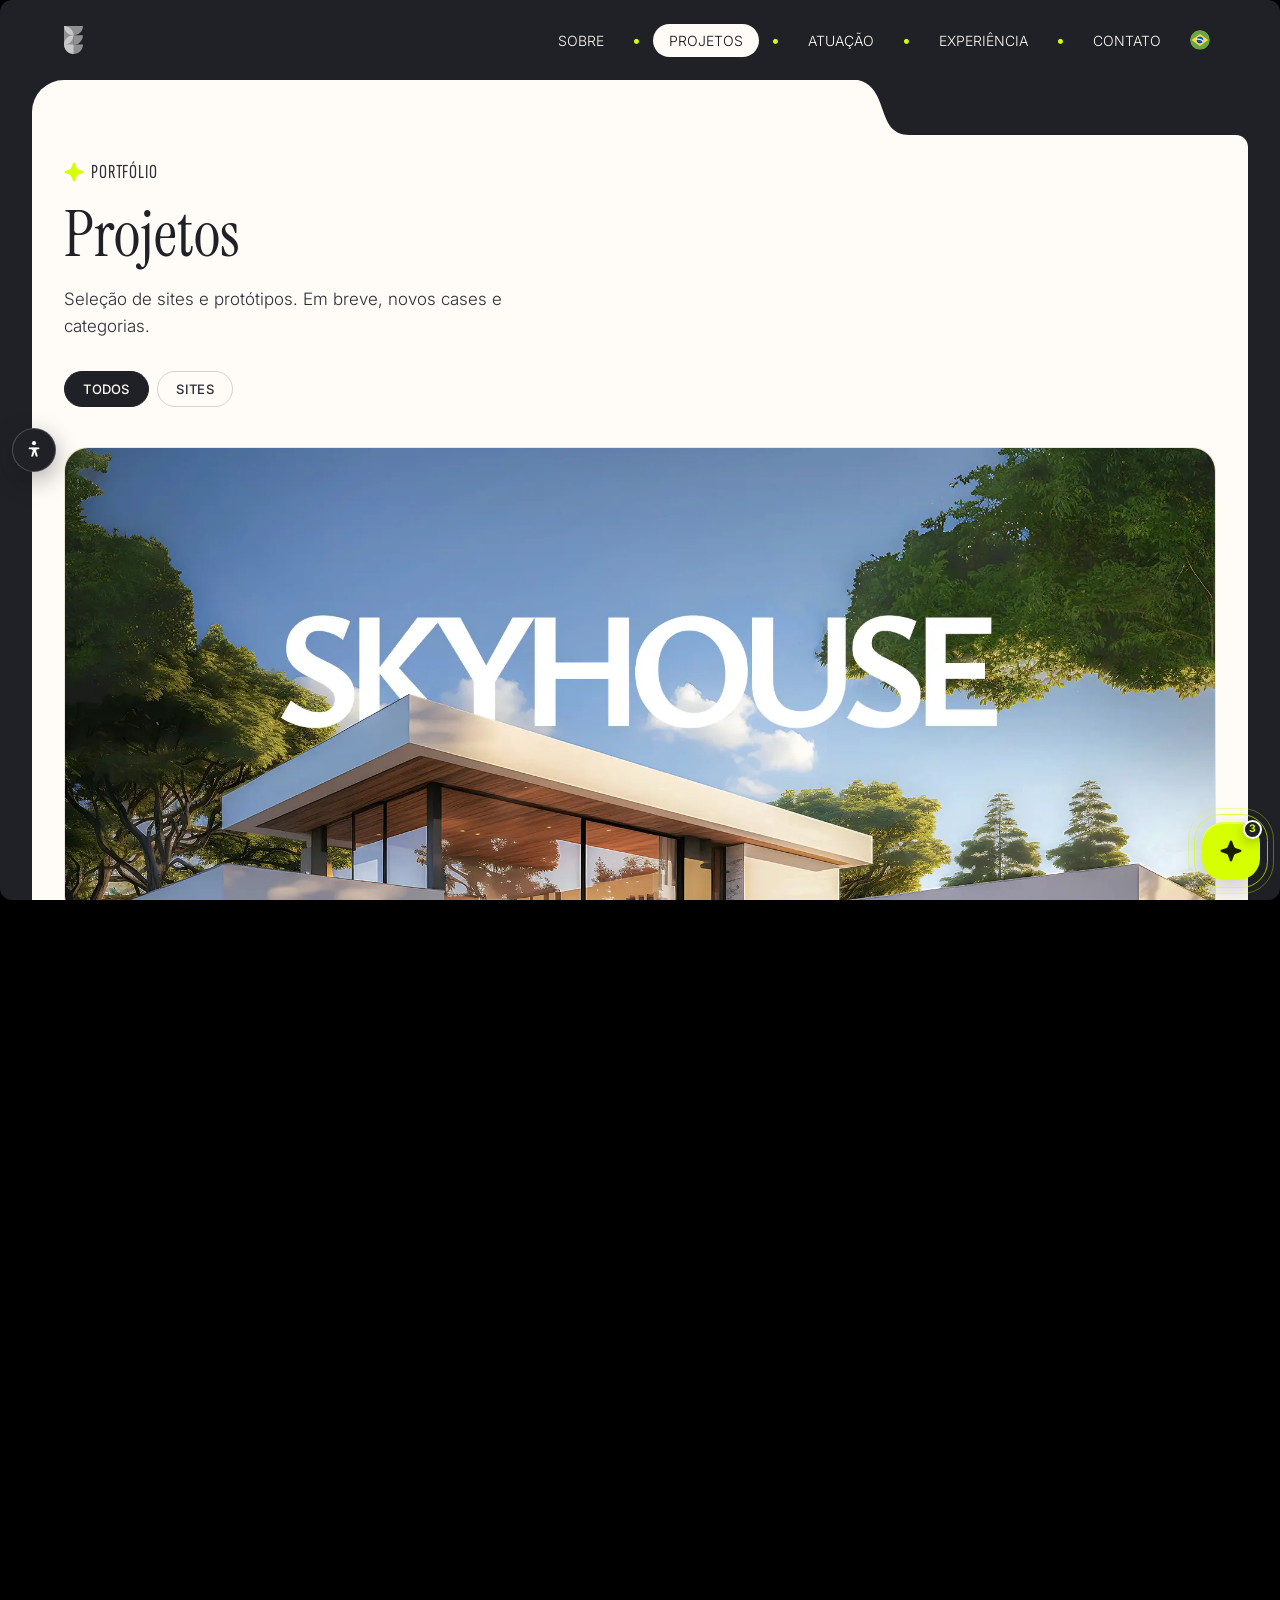
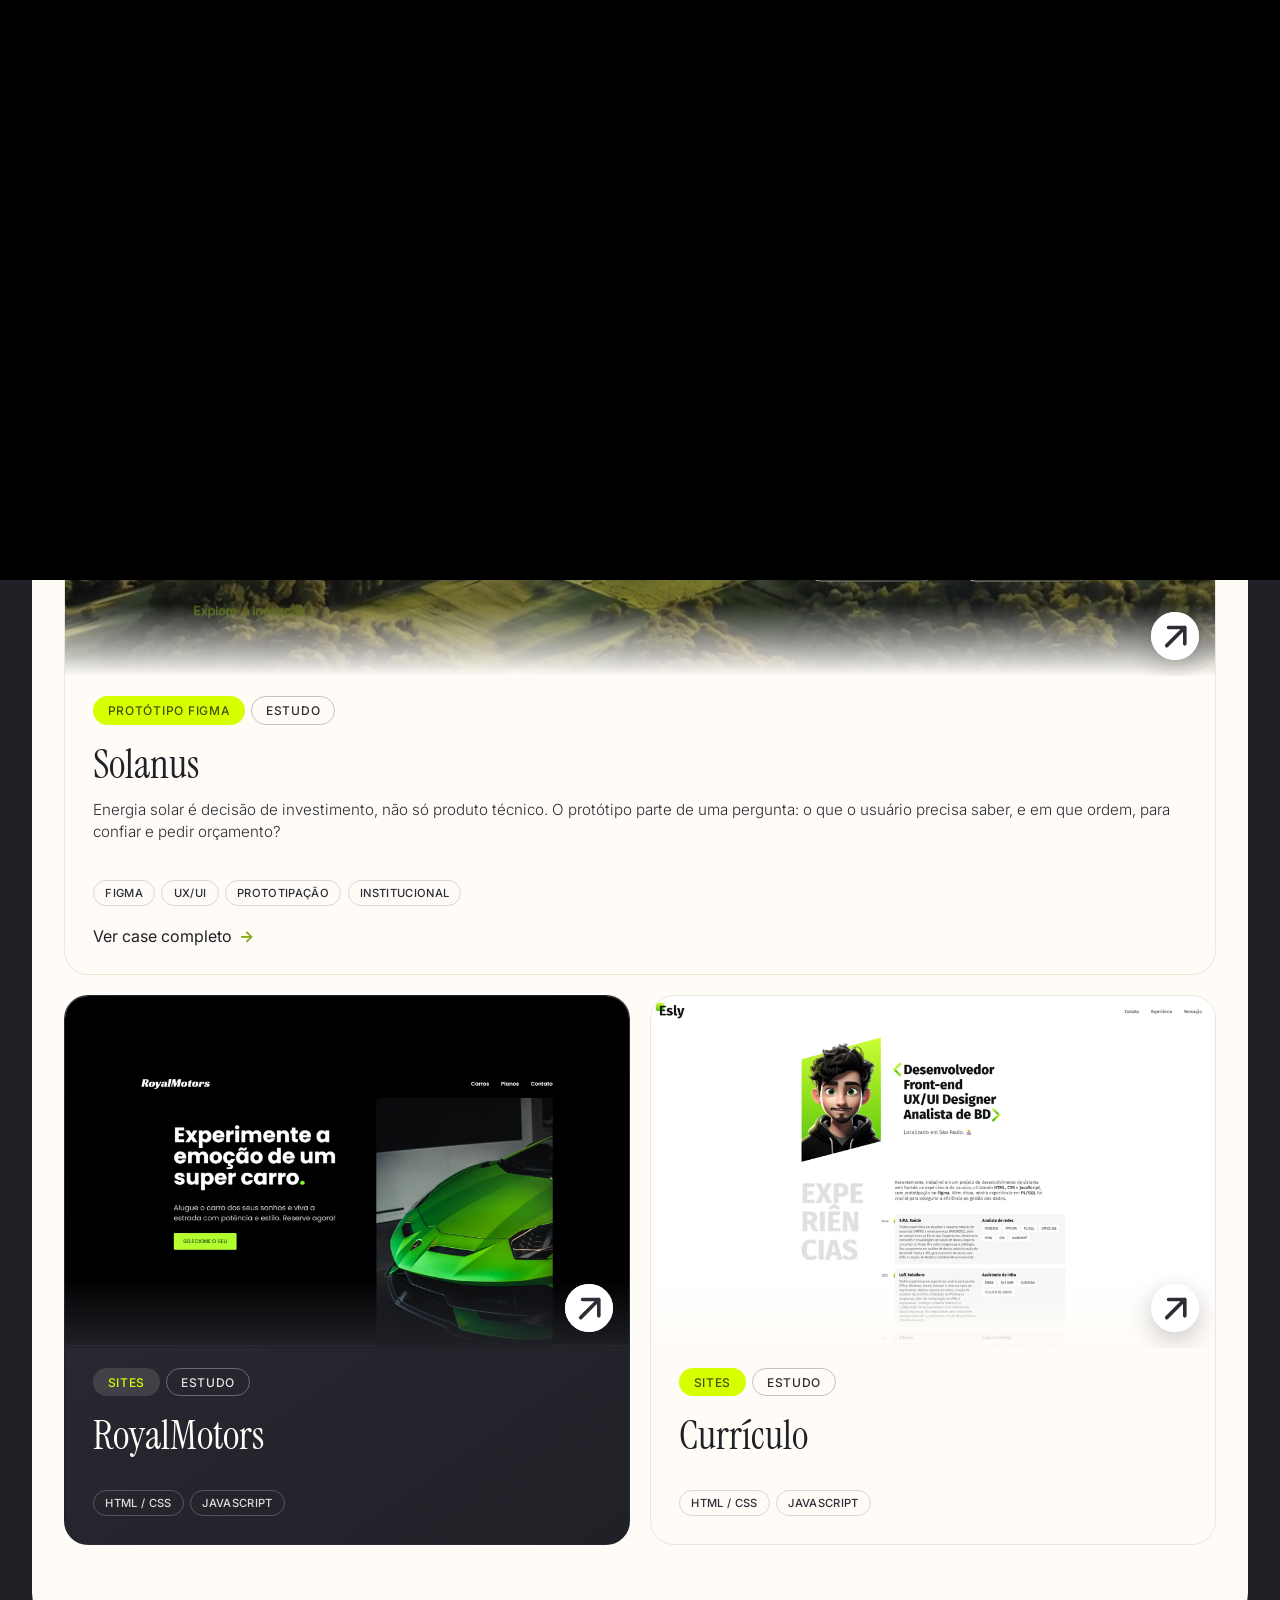
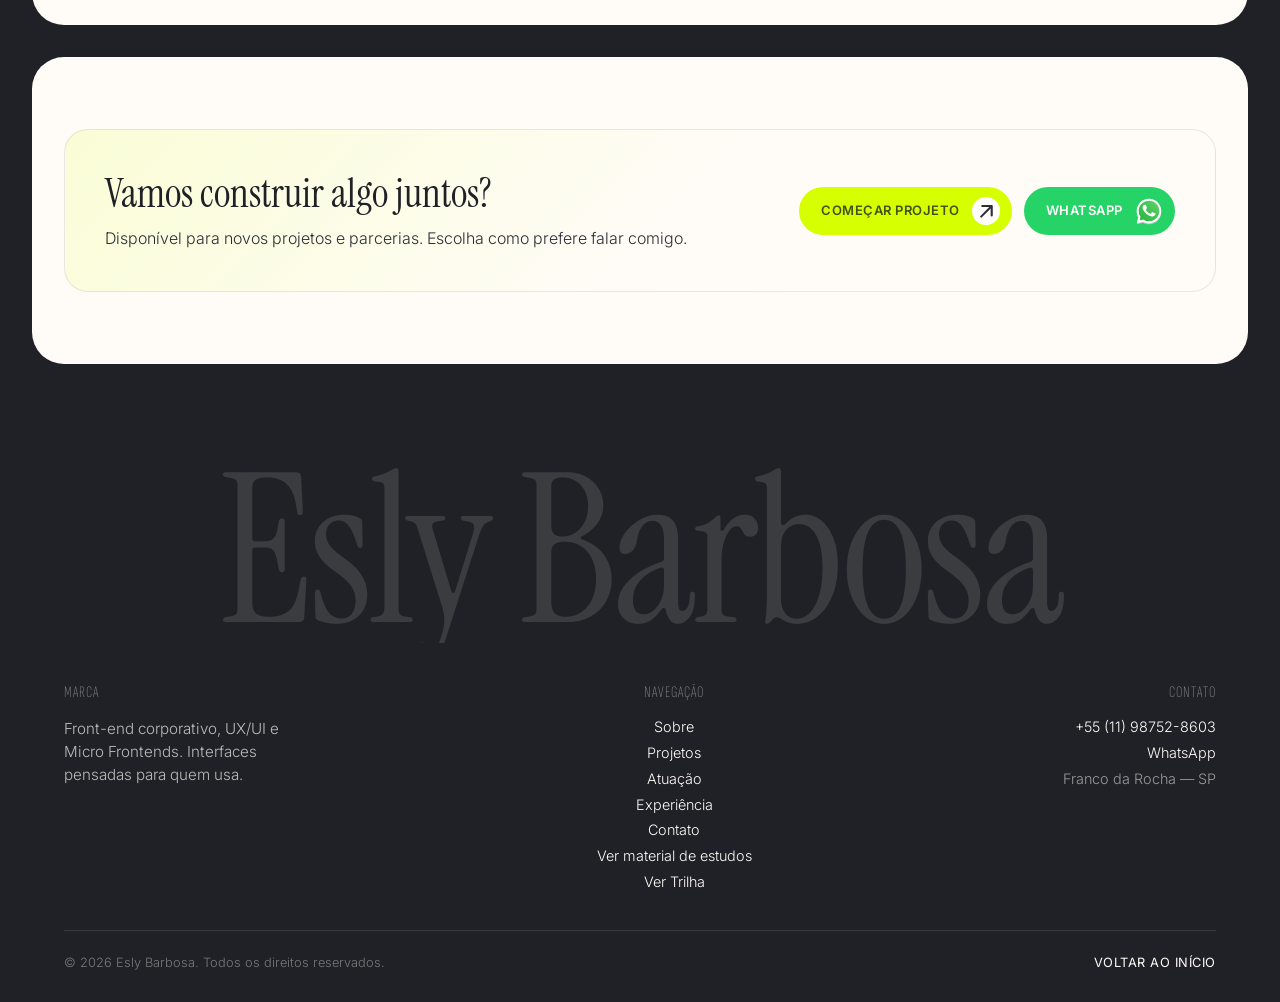
==== commit 01294431: "adicionado estudos no rodapé" ====
--- a/projetos.html
+++ b/projetos.html
@@ -43,15 +43,7 @@
 </head>
 
 <body>
-  <div
-    id="page-loader"
-    class="page-loader"
-    role="status"
-    aria-live="polite"
-    aria-busy="true"
-    aria-label="Carregando o site"
-    style="background:#101114"
-  >
+  <div id="page-loader" class="page-loader" role="status" aria-live="polite" aria-busy="true" aria-label="Carregando o site" style="background:#101114">
     <div class="page-loader-inner">
       <img class="page-loader-star" src="svgs/estrela.svg" alt="" width="48" height="48" decoding="async">
       <p class="page-loader-brand">Esly Barbosa</p>
@@ -116,7 +108,7 @@
 
         <div class="projetos-page-grid" id="projetos-grid">
           <article id="skyhouse" class="projeto-card projeto-card--featured projeto-card--wide projeto-card--has-media" data-categoria="sites">
-            <figure class="projeto-card-media" data-tilt data-tilt-glare data-tilt-max-glare="0.8" data-tilt-max="0">
+            <figure class="projeto-card-media">
               <img src="imgs/skyhouse.webp" alt="Screenshot da landing page SkyHouse — arquitetura de alto padrão" width="1200" height="596" decoding="async">
               <a class="projeto-card-go" href="https://esly-ferreira.github.io/skyhouse/" target="_blank" rel="noopener noreferrer" aria-label="Abrir projeto SkyHouse">
                 <img src="svgs/link.svg" alt="" width="48" height="48" decoding="async" aria-hidden="true">
@@ -140,7 +132,7 @@
           </article>
 
           <article id="solanus" class="projeto-card projeto-card--accent projeto-card--wide projeto-card--has-media" data-categoria="sites">
-            <figure class="projeto-card-media" data-tilt data-tilt-glare data-tilt-max-glare="0.8" data-tilt-max="0">
+            <figure class="projeto-card-media">
               <img src="imgs/solarenergy.webp" alt="Protótipo no Figma da plataforma Solanus — energia solar" width="1200" height="688" decoding="async">
               <a class="projeto-card-go" href="https://www.figma.com/design/hrrUiXdt8PVBBzJCVDn071/Sites?node-id=2032-2&t=cQRMUGOJSzXvNRSL-1" target="_blank" rel="noopener noreferrer" aria-label="Abrir protótipo Solanus no Figma">
                 <img src="svgs/link.svg" alt="" width="48" height="48" decoding="async" aria-hidden="true">
@@ -164,7 +156,7 @@
           </article>
 
           <article id="royalmotors" class="projeto-card projeto-card--dark projeto-card--has-media" data-categoria="sites">
-            <figure class="projeto-card-media" data-tilt data-tilt-glare data-tilt-max-glare="0.8" data-tilt-max="0">
+            <figure class="projeto-card-media">
               <img src="imgs/royalmotors.webp" alt="Screenshot do site RoyalMotors — aluguel de supercarros" width="1200" height="591" decoding="async">
               <a class="projeto-card-go" href="https://esly-ferreira.github.io/royalmotors/" target="_blank" rel="noopener noreferrer" aria-label="Abrir projeto RoyalMotors">
                 <img src="svgs/link.svg" alt="" width="48" height="48" decoding="async" aria-hidden="true">
@@ -184,7 +176,7 @@
           </article>
 
           <article id="curriculo" class="projeto-card projeto-card--has-media" data-categoria="sites">
-            <figure class="projeto-card-media" data-tilt data-tilt-glare data-tilt-max-glare="0.8" data-tilt-max="0">
+            <figure class="projeto-card-media">
               <img src="imgs/curriculo.webp" alt="Screenshot do site currículo — portfólio pessoal" width="1200" height="594" decoding="async">
               <a class="projeto-card-go" href="https://esly-ferreira.github.io/curriculo/" target="_blank" rel="noopener noreferrer" aria-label="Abrir projeto Currículo">
                 <img src="svgs/link.svg" alt="" width="48" height="48" decoding="async" aria-hidden="true">
@@ -240,7 +232,8 @@
             <a href="index.html#atuacao">Atuação</a>
             <a href="index.html#experiencia">Experiência</a>
             <a href="index.html#contato">Contato</a>
-            <a href="#">Ver material de estudos</a>
+            <a href="https://esly-ferreira.github.io/material-estudos/" target="_blank">Ver material de estudos</a>
+            <a href="https://esly-ferreira.github.io/trilha/" target="_blank">Ver Trilha</a>
           </nav>
         </div>
         <div class="footer-col footer-col--contact">
@@ -264,12 +257,7 @@
   <div class="fab" data-fab>
     <ul class="fab-panel" id="fab-menu" aria-hidden="true">
       <li>
-        <a
-          class="fab-action"
-          href="https://wa.me/5511987528603?text=Ol%C3%A1%20Esly%2C%20gostaria%20de%20conversar%20sobre%20um%20projeto."
-          target="_blank"
-          rel="noopener noreferrer"
-        >
+        <a class="fab-action" href="https://wa.me/5511987528603?text=Ol%C3%A1%20Esly%2C%20gostaria%20de%20conversar%20sobre%20um%20projeto." target="_blank" rel="noopener noreferrer">
           <span class="fab-action-copy">
             <strong>WhatsApp</strong>
             <span>Resposta rápida</span>
@@ -280,12 +268,7 @@
         </a>
       </li>
       <li>
-        <a
-          class="fab-action"
-          href="https://www.linkedin.com/in/eslybarbosa/"
-          target="_blank"
-          rel="noopener noreferrer"
-        >
+        <a class="fab-action" href="https://www.linkedin.com/in/eslybarbosa/" target="_blank" rel="noopener noreferrer">
           <span class="fab-action-copy">
             <strong>LinkedIn</strong>
             <span>Rede profissional</span>
@@ -309,13 +292,7 @@
     </ul>
     <div class="fab-anchor">
       <span class="fab-badge" aria-hidden="true">3</span>
-      <button
-        class="fab-trigger"
-        type="button"
-        aria-expanded="false"
-        aria-controls="fab-menu"
-        aria-label="Abrir opções de contato"
-      >
+      <button class="fab-trigger" type="button" aria-expanded="false" aria-controls="fab-menu" aria-label="Abrir opções de contato">
         <span class="fab-trigger-star" aria-hidden="true">
           <img src="svgs/estrela.svg" alt="" width="22" height="22" decoding="async">
         </span>
@@ -329,7 +306,7 @@
     <div class="case-modal-panel">
       <button type="button" class="case-modal-close" data-case-close aria-label="Fechar case">
         <svg viewBox="0 0 14 14" fill="none" aria-hidden="true">
-          <path d="M1 1l12 12M13 1L1 13" stroke="currentColor" stroke-width="1.75" stroke-linecap="round"/>
+          <path d="M1 1l12 12M13 1L1 13" stroke="currentColor" stroke-width="1.75" stroke-linecap="round" />
         </svg>
       </button>
       <div class="case-modal-body" data-case-body></div>
@@ -393,9 +370,7 @@
   <script src="scripts/fab.js" defer></script>
   <script src="scripts/reveal.js" defer></script>
   <script src="scripts/acessibilidade.js" defer></script>
-  <script src="scripts/vanillaTilt.js" defer></script>
-  <script src="scripts/tilt.js" defer></script>
   <script src="scripts/case-modal.js" defer></script>
 </body>
 
-</html>
+</html>
